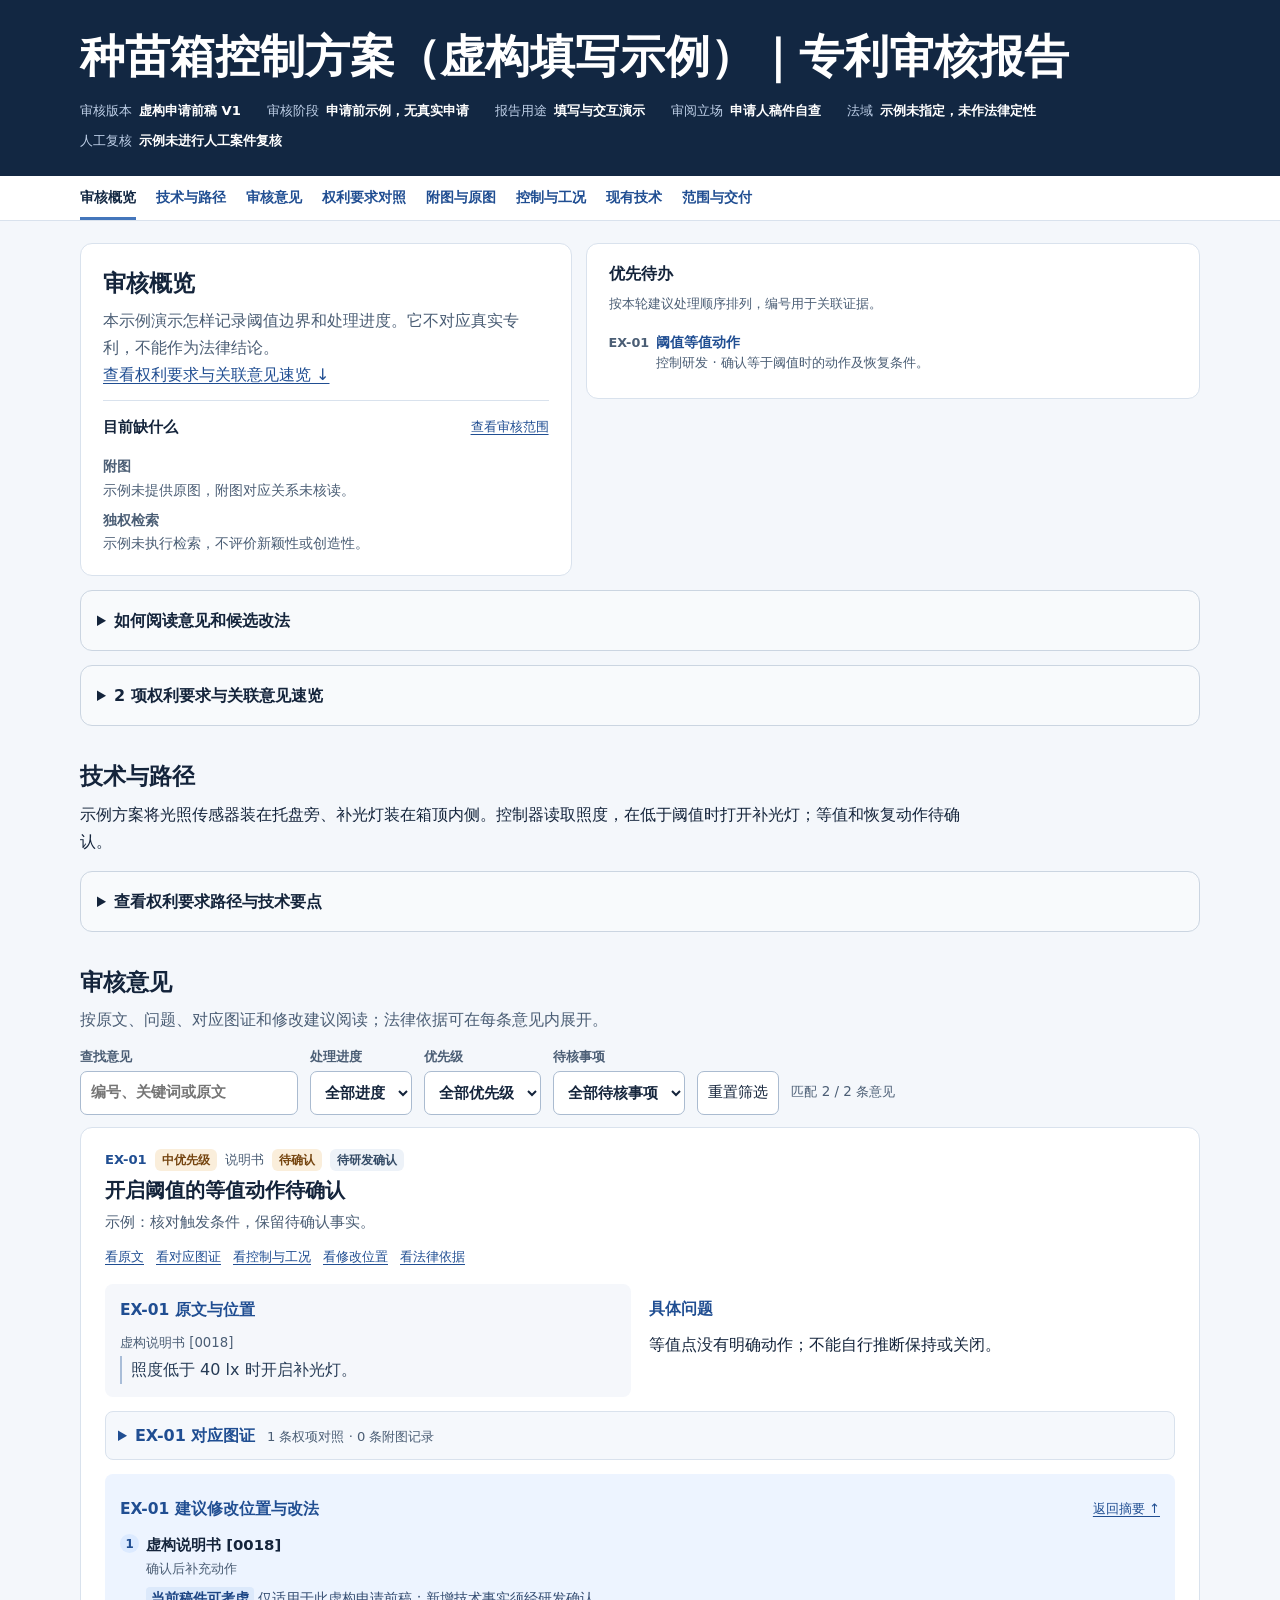
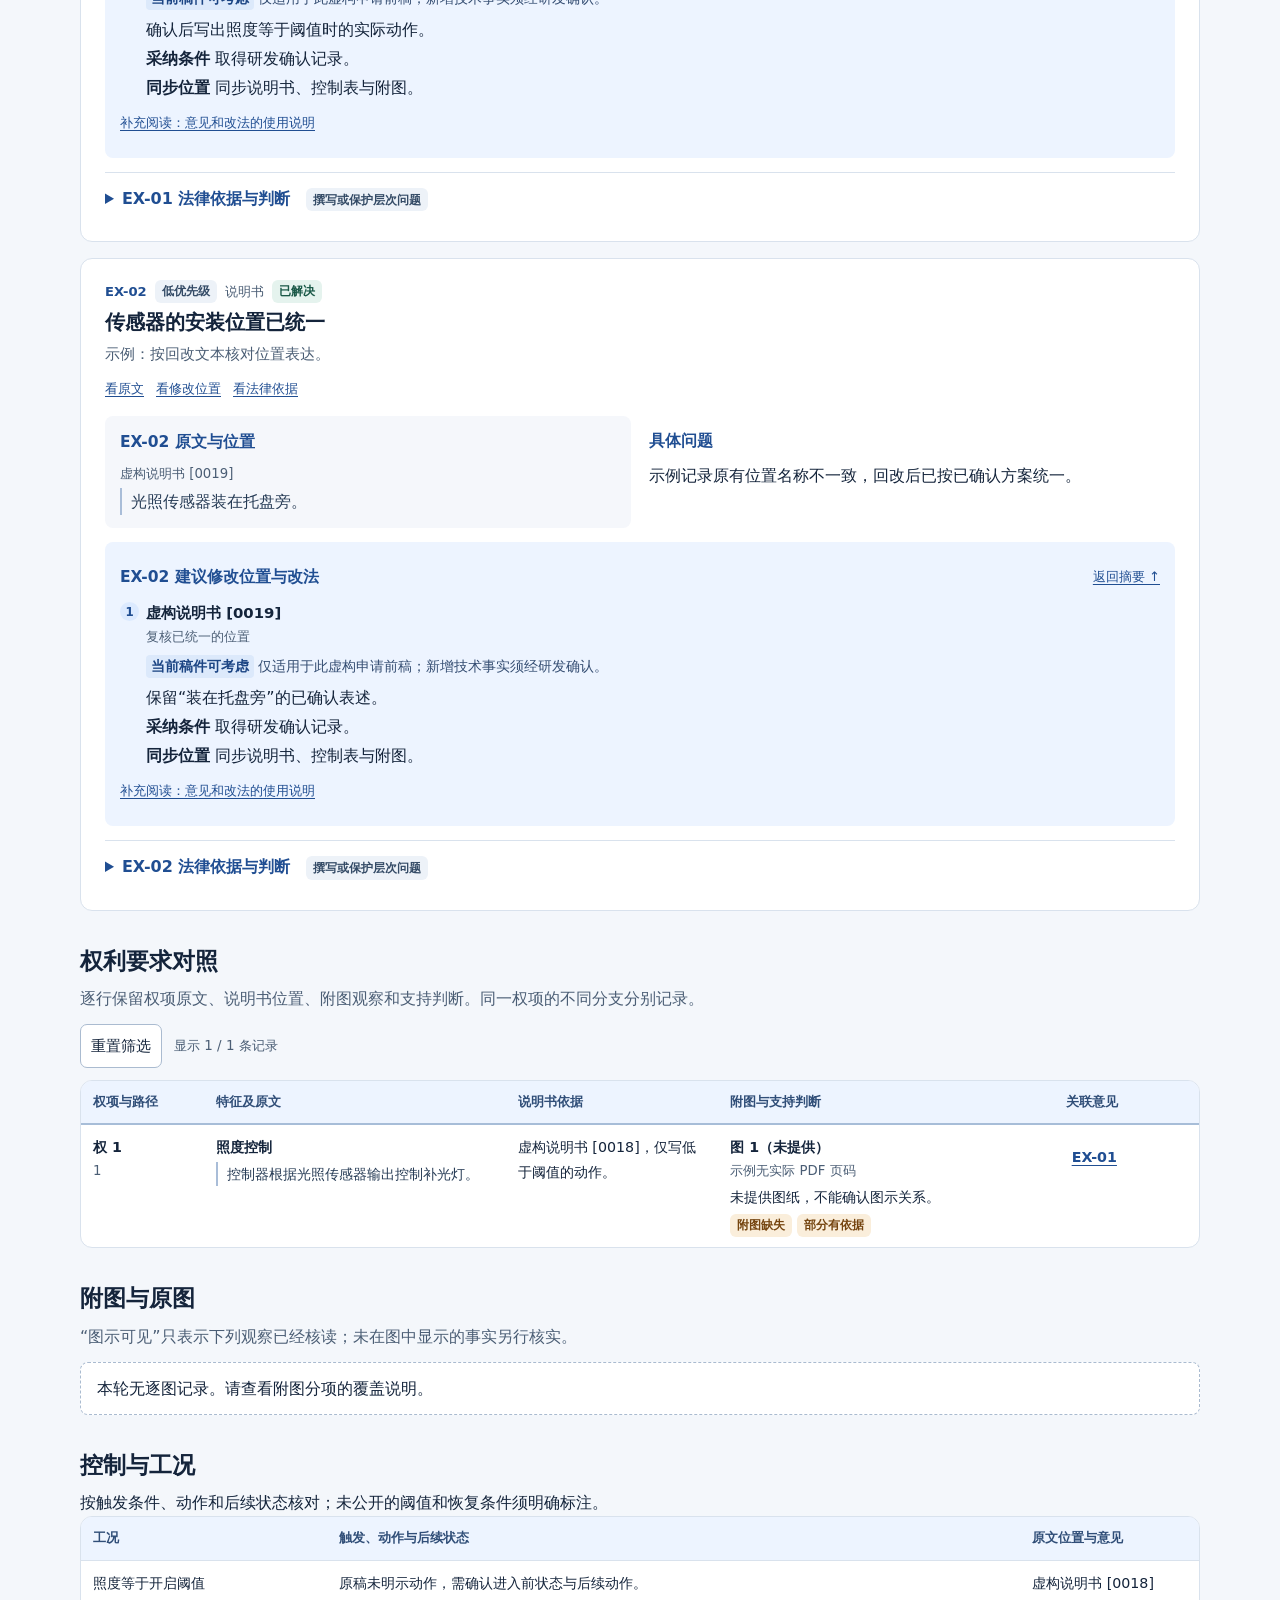
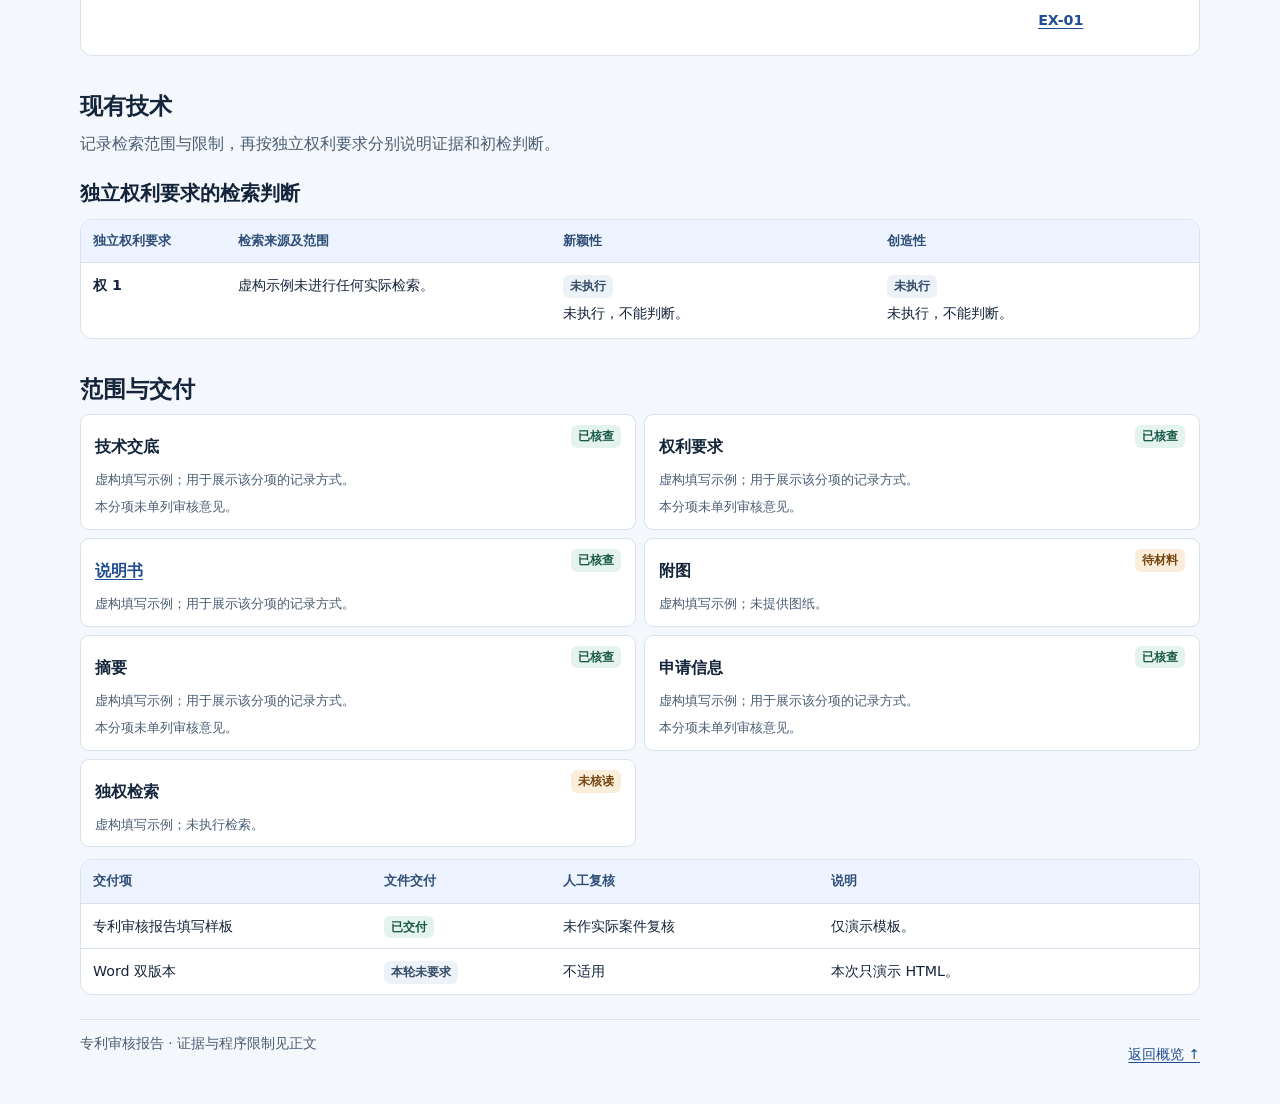
==== docs/index.html @ 69f3746d "Publish Patent Review Kit v0.4.0" ====
<!doctype html>
<html lang="zh-CN">
<head>
  <meta charset="utf-8">
  <meta name="viewport" content="width=device-width, initial-scale=1">
  <title>种苗箱控制方案（虚构填写示例）｜专利审核报告</title>
  <style>:root {
  color-scheme: light;
  --bg: #f4f7fb;
  --paper: #fff;
  --ink: #14243b;
  --muted: #4b5e75;
  --blue: #204e92;
  --line: #d9e2ed;
  --soft: #edf4ff;
  font: 16px/1.7 "Microsoft YaHei UI", "PingFang SC", "Noto Sans CJK SC", system-ui, sans-serif;
}
* { box-sizing: border-box; }
body { margin: 0; background: var(--bg); color: var(--ink); }
[hidden] { display: none !important; }
a { color: var(--blue); text-underline-offset: .2em; }
a:hover { color: #13386d; }
:focus-visible { outline: 3px solid #2867bc; outline-offset: 4px; }
.container { width: min(1120px, calc(100% - 48px)); margin-inline: auto; }
h1, h2, h3, h4, h5, p, dl, dd { margin: 0; }
h1, h2, h3, p, li, td, dd, a { overflow-wrap: anywhere; }
h2 { font-size: 1.45rem; line-height: 1.35; }
h3 { font-size: 1.28rem; line-height: 1.45; }
h4 { font-size: .88rem; color: var(--blue); margin-bottom: 8px; }
.skip { position: absolute; top: 10px; left: 20px; z-index: 5; padding: 8px 16px; background: white; transform: translateY(-150%); }
.skip:focus { transform: none; }
.hero { background: #122742; color: white; padding: 30px 0 24px; }
h1 { font-size: clamp(1.85rem, 5vw, 2.8rem); letter-spacing: -.025em; line-height: 1.2; margin-bottom: 16px; }

.patent-meta { display: flex; flex-wrap: wrap; gap: 8px 26px; }
.patent-meta > div { display: flex; flex-wrap: wrap; gap: 2px 7px; min-width: 0; max-width: 100%; font-size: .82rem; }
.patent-meta dt { color: #bfd0e8; }
.patent-meta dd { min-width: 0; font-weight: 700; font-variant-numeric: tabular-nums; white-space: pre-wrap; }
.navigation { position: sticky; top: 0; z-index: 2; background: var(--paper); border-bottom: 1px solid var(--line); }
.navigation .container { display: flex; flex-wrap: wrap; align-items: center; gap: 0 20px; }
.navigation a { display: inline-flex; align-items: center; min-height: 44px; text-decoration: none; font-weight: 700; font-size: .88rem; white-space: nowrap; }
.navigation a:hover, .navigation a:focus-visible { text-decoration: underline; }
.navigation a[aria-current="location"] { box-shadow: inset 0 -3px #4476bb; color: #122742; }
section, .issue, .original, .related, .related-records, .legal, .edits, #main { scroll-margin-top: calc(var(--nav-height, 89px) + 18px); }
main { padding-block: 22px 28px; }
.overview { display: grid; grid-template-columns: 1fr 1.25fr; align-items: start; gap: 14px; }
.panel, .issue, table { background: var(--paper); border: 1px solid var(--line); border-radius: 12px; }
.summary, .priority { padding: 19px 22px; min-width: 0; }
.summary h2 { margin-block: 4px 8px; }
.summary p, .intro { color: var(--muted); }

.gaps { border-top: 1px solid var(--line); margin-top: 12px; padding-top: 4px; }
.section-head { display: flex; align-items: center; justify-content: space-between; gap: 0 10px; flex-wrap: wrap; }
.section-head h4 { margin: 0; }
.gaps h3 { font-size: .95rem; }
.gaps ul { list-style: none; padding: 0; margin: 0; color: var(--muted); font-size: .87rem; }
.gaps li + li { margin-top: 3px; }
.gaps a, .return-link { display: inline-flex; min-height: 44px; align-items: center; font-size: .82rem; }
.priority h2 { font-size: 1.02rem; }
.priority ul { margin: 6px 0 0; padding: 0; list-style: none; }
.priority li { display: flex; align-items: center; gap: 8px; min-height: 44px; border-bottom: 1px solid var(--line); color: var(--muted); font-size: .88rem; }
.priority li:last-child { border: 0; }
.priority a:hover { text-decoration: underline; }
.priority a { flex: 1; display: flex; align-items: center; min-width: 0; min-height: 44px; padding-block: 5px; text-decoration: none; line-height: 1.45; font-weight: 700; }
.priority .action-link { display: grid; grid-template-columns: 3.4em minmax(0, 1fr); align-items: baseline; padding-block: 6px; }
.action-link > b { color: var(--muted); font-size: .8rem; overflow-wrap: anywhere; }
.action-link small { font-weight: 400; line-height: 1.4; margin-top: 2px; }
.keep { white-space: nowrap; }
.section { margin-top: 34px; }
.section > h2 { margin-bottom: 9px; }
.intro { margin-bottom: 12px; }
.toolbar { display: flex; flex-wrap: wrap; align-items: flex-end; gap: 8px 12px; margin-bottom: 12px; }
.toolbar label { display: grid; gap: 3px; min-width: 0; max-width: 100%; font-size: .81rem; color: var(--muted); font-weight: 700; }
button, select, input { font: inherit; font-size: .91rem; color: var(--ink); min-height: 44px; border: 1px solid #aabbd0; border-radius: 7px; padding: 6px 10px; background: var(--paper); }
input { width: 15em; max-width: 100%; }
select { min-width: 0; max-width: min(19em, 100%); }
button { cursor: pointer; }
button:hover { background: var(--soft); }
output { align-self: flex-end; min-height: 44px; display: flex; align-items: center; font-size: .84rem; color: var(--muted); }
.empty { padding: 12px 16px; border: 1px dashed #aabbd0; border-radius: 8px; background: var(--paper); }
.issue-list { display: grid; gap: 16px; }
.issue { padding: 21px 24px; }
.issue:target { border-left: 3px solid #4476bb; }
.issue-meta { display: flex; flex-wrap: wrap; align-items: center; gap: 8px; font-size: .82rem; color: var(--muted); }
.issue-meta b { color: var(--blue); font-variant-numeric: tabular-nums; }
.filter-exception { color: #754510; }
.chip { display: inline-block; border-radius: 6px; padding: 2px 7px; background: #edf2f8; color: #344b66; font-size: .76rem; font-weight: 700; line-height: 1.55; }
.chip.high, .chip.danger { color: #852e28; background: #fbe9e6; }
.chip.medium, .chip.partial, .chip.unclear, .chip.warn { color: #754510; background: #faeedb; }
.chip.reviewed, .chip.seen, .chip.supported, .chip.good { color: #195847; background: #e5f3ee; }
.issue-heading { margin-block: 5px 4px; }
.issue-summary { color: var(--muted); font-size: .93rem; }
.issue-jumps { display: flex; gap: 0 12px; flex-wrap: wrap; font-size: .83rem; margin-bottom: 5px; }
.issue-jumps a { display: inline-flex; align-items: center; min-height: 44px; }
.issue-reading { display: grid; grid-template-columns: repeat(2, minmax(0, 1fr)); gap: 18px; }
.issue ul, .issue ol { padding: 0; margin: 0; list-style: none; }
.original { padding: 13px 15px; background: #f5f7fb; border-radius: 8px; }
.original li + li, .legal li + li, .edits li + li { margin-top: 9px; }
.location, .sub, small { display: block; color: var(--muted); font-size: .83rem; }
.original blockquote + .location { margin-top: 7px; }
blockquote { margin: 2px 0 0; border-left: 2px solid #a9bdd8; padding-left: 9px; color: #263b55; }
.finding { padding-block: 12px; }
.related { margin-top: 14px; border: 1px solid var(--line); border-radius: 8px; background: #f5f8fc; }
.related summary { min-height: 44px; padding: 10px 12px; cursor: pointer; color: var(--blue); font-weight: 700; }
.related summary span { margin-inline-start: 6px; font-size: .82rem; color: var(--muted); font-weight: 400; }
.related-content { padding: 0 12px 6px; }
.related h5 { font-size: .88rem; color: var(--blue); margin: 10px 0 5px; }
.related-table th:first-child { width: 18%; }
.legal { margin-top: 14px; padding-top: 12px; border-top: 1px solid var(--line); }
.legal li p, .edits li p { margin-top: 2px; }
.legal strong, .edits strong { font-size: .93rem; }
.edits { margin-top: 14px; padding: 13px 15px; border-radius: 8px; background: var(--soft); }
.edits ol { counter-reset: edits; }
.edits li { position: relative; counter-increment: edits; padding-left: 26px; }
.edits li::before { content: counter(edits); position: absolute; left: 0; top: 3px; display: grid; place-items: center; width: 19px; height: 19px; border-radius: 50%; background: #dceaff; color: #204e92; font-size: .74rem; font-weight: 700; }
.stage-note { color: #344d72; font-size: .87rem; line-height: 1.5; padding-block: 4px; }
.stage-note b { display: inline-block; background: #dce9fb; color: #1c4584; padding: 1px 5px; border-radius: 4px; }
table { width: 100%; border-collapse: separate; border-spacing: 0; text-align: left; overflow: hidden; table-layout: fixed; }
th, td { vertical-align: top; padding: 10px 12px; }
th { background: var(--soft); font-size: .82rem; color: #304e78; }
td { font-size: .89rem; border-top: 1px solid var(--line); }
td p { margin-block: 3px; }
.cell-label { display: none; }
.table-wrap .issue-link { display: inline-flex; align-items: center; min-height: 44px; max-width: 100%; margin-inline-end: 3px; padding-inline: 6px; font-weight: 700; }
.coverage { display: grid; grid-template-columns: repeat(2, minmax(0, 1fr)); gap: 8px; margin-bottom: 12px; }
footer { display: flex; justify-content: space-between; gap: 8px; margin-top: 24px; padding-top: 12px; border-top: 1px solid var(--line); color: var(--muted); font-size: .85rem; }
footer a, .section-link { display: inline-flex; align-items: center; min-height: 44px; }
@media screen and (max-width: 780px) {
  .overview, .issue-reading { grid-template-columns: 1fr; gap: 10px; }
  .finding { padding-block: 4px; }
  table, tbody { display: block; border: 0; background: transparent; border-radius: 0; overflow: visible; }
  thead { position: absolute; clip-path: inset(50%); width: 1px; height: 1px; overflow: hidden; }
  tr { display: block; background: var(--paper); border: 1px solid var(--line); border-radius: 9px; padding: 7px 12px; margin-bottom: 8px; }
  td { display: grid; grid-template-columns: minmax(6.3em, 24%) minmax(0, 1fr); gap: 6px; border: 0; padding: 4px 0; }
  .cell-label { display: block; color: var(--muted); font-weight: 700; font-size: .79rem; }
}
@media screen and (max-width: 520px) {
  .container { width: calc(100% - 28px); }
  .hero { padding: 14px 0 12px; }
  h1 { margin-bottom: 10px; font-size: clamp(1.32rem, 5.7vw, 1.65rem); }
  .patent-meta { gap: 4px 12px; }
  .navigation .container { display: grid; grid-template-columns: repeat(4, minmax(0, 1fr)); gap: 0; text-align: center; }
  .navigation a { justify-content: center; white-space:normal; line-height:1.35; padding:6px 2px; }
  section, .issue, .original, .related, .related-records, .legal, .edits, #main { scroll-margin-top: calc(var(--nav-height, 89px) + 18px); }
  main { padding-top: 14px; }
  .section { margin-top: 26px; }
  .summary, .priority, .issue { padding: 14px; }
  .summary p { font-size: .93rem; line-height: 1.5; }
  .summary h2 { font-size: 1.25rem; margin-block: 2px 5px; }
  .issue h3 { font-size: 1.15rem; }
  .issue-heading { margin-bottom: 2px; }
  .coverage { grid-template-columns: 1fr; }
  .toolbar { display: grid; grid-template-columns: repeat(2, minmax(0, 1fr)); }
  .toolbar .search-control { grid-column: 1/-1; }
  input { width: 100%; }
  select { width: 100%; }
}
@media print {
  :root { font-size: 11pt; }
  body { background: white; }
  .container { width: 100%; }
  .hero { background: white; color: var(--ink); padding: 0; }
  .hero dt { color: var(--muted); }
  .navigation, .toolbar, .skip, .filter-empty, .issue-jumps, .related, .return-link, .filter-exception { display: none !important; }
  .overview, .issue-reading, .coverage { display: block; }
  .issue, .panel, .coverage-row { box-shadow: none; }
  .issue h3, .issue h4, h2 { break-after: avoid; }
  .issue li, tr { break-inside: avoid; }
  .issue[hidden] { display: block !important; }
  tr[hidden] { display: revert !important; }
}
@page { margin: 13mm; }

.copy { white-space: pre-wrap; overflow-wrap: anywhere; }
.chip { max-width: 100%; overflow-wrap: anywhere; }
.priority .chip { flex: none; }
.original, .finding, .coverage-row, .table-wrap { min-width: 0; }
.coverage-row { display: flex; justify-content: space-between; align-items: flex-start; gap: 8px; padding: 10px 14px; background: var(--paper); border: 1px solid var(--line); border-radius: 9px; }
.coverage-row .chip { flex: none; }
.section-link { font-weight: 700; }
.filter-empty { margin-bottom: 10px; }

.matrix th:nth-child(1) { width: 11%; }
.matrix th:nth-child(2) { width: 27%; }
.matrix th:nth-child(3) { width: 19%; }
.matrix th:nth-child(5) { width: 13%; }
.figure-table th:nth-child(1) { width: 20%; }
.figure-table th:nth-child(3) { width: 16%; }
.search-table th:nth-child(1) { width: 13%; }
.delivery-table th:nth-child(1) { width: 26%; }
.delivery-table th:nth-child(2) { width: 16%; }
@media print {
  .coverage-row { margin-bottom: 5px; break-inside: avoid; }
  .table-wrap .issue-link { min-height: 0; padding: 0; }
  th, td { padding: 5px; font-size: 9pt; }
}
  
      .review-extra{padding:1rem;border:1px solid #cbd5e1;border-radius:12px;background:#f8fafc;margin:1rem 0}
      .review-extra summary{font-weight:700;cursor:pointer}.review-extra ul{padding-inline-start:1.25rem}
      .review-extra li{margin:.5rem 0}.review-extra li small{margin-left:.4rem;color:#475569}
      .review-extra li p{margin:.25rem 0 .85rem}
      .review-gallery{display:grid;grid-template-columns:repeat(auto-fit,minmax(min(270px,100%),1fr));gap:1rem;margin-top:1rem}
      .review-gallery figure{margin:0}.review-gallery img{width:100%;height:auto;border:1px solid #cbd5e1;background:white}
      h1{letter-spacing:normal}
      h4{font-size:.97rem;font-weight:700}
      .reading-note{font-size:.82rem;color:var(--muted);margin-bottom:8px}
      .conclusion-points p+p{margin-top:10px}
      .conclusion-points b{display:block;color:var(--ink)}
      .chip.neutral{color:#344b66;background:#edf2f8}
      #mechanism>p{max-width:56rem;margin-bottom:12px}
      #mechanism .term-note{font-size:.88rem;color:var(--muted)}
      .document-key{padding:10px 14px;margin:4px 0 12px;background:#f5f7fb;border-radius:8px;font-size:.87rem}
      .document-key a{display:block;margin-top:4px}
      #drawing-pages,#reference-patents{margin-top:18px}
      #drawing-pages,#reference-patents,#reading-guide{scroll-margin-top:calc(var(--nav-height,89px) + 18px)}
      .legal summary{cursor:pointer;font-weight:700;color:var(--blue);padding-bottom:8px}
      .legal-body{padding:5px 0 10px}
      
      .gaps b{display:block;margin-top:6px}
      .context-links{margin-bottom:12px}
      
      .matrix blockquote{overflow-wrap:break-word;word-break:normal} .original blockquote{overflow-wrap:break-word;word-break:normal}
      @media screen and (max-width:520px){.navigation a{font-size:.79rem}}
      @media print{.review-extra{break-inside:auto}.review-gallery{grid-template-columns:repeat(3,1fr)}
      .legal summary{display:block}#reading-guide{break-inside:avoid}}
    
      :root{--nav-height:89px}@media(min-width:1101px){:root{--nav-height:45px}}
      .legal summary .chip{margin-left:10px;vertical-align:middle;font-size:.78rem}
      .overview-extra{grid-column:1/-1;margin:0}.overview-extra summary h3{display:inline;font-size:1rem}
      .overview-extra>p{margin:12px 0;max-width:52rem}
      .matrix tr.claim-group-start td{border-top:2px solid #a7bdd8}
      .summary p,.issue-summary,.finding p{max-width:42rem}
      .edits .copy{max-width:48rem}.search-scope>p{max-width:56rem}
      #reference-patents,.search-scope{margin:0}#search h3{margin:22px 0 10px}
      #search h3+details.review-extra{margin-top:0}
      .search-scope th:first-child{width:24%}
      #conditions th:first-child{width:22%}#conditions th:nth-child(3){width:16%}
      #claim-overview th:first-child{width:18%}#claim-overview th:nth-child(2){width:30%}
      #claim-overview th:nth-child(3){width:52%}
      #claim-overview{scroll-margin-top:calc(var(--nav-height,89px) + 18px)}
      #claim-overview td a{display:inline-block;min-height:44px;line-height:44px;padding:0 3px}
      .coverage-note{display:block;margin-top:5px;color:var(--muted)}
      .delivery-table th:nth-child(3){width:24%}.priority li{break-inside:avoid}
      .reading-note{margin:8px 0 10px}
      .print-evidence-links{display:none}
      @media print{.print-evidence-links{display:block;font-size:9pt;color:#475569;margin:8px 0}}
      @media screen and (max-width:780px){
        .matrix tr.claim-group-start{border-top:3px solid #a7bdd8;margin-top:22px}
        .matrix tr.claim-group-start td{border-top:0}
        .legal summary .chip{margin:5px 0 0 8px;white-space:normal}
      }
    
/* Shared content components: titles, evidence reading and print preservation. */
.reference-list{list-style:none;padding:0}.reference-list li+li{margin-top:16px}
.reference-list li{scroll-margin-top:calc(var(--nav-height,89px) + 18px)}
.reference-list a{display:inline-flex;align-items:center;min-height:44px}
.reference-list p{max-width:56rem}.review-extra>p{margin-top:10px}
.review-extra summary h3{display:inline;font-size:1rem}
#drawing-pages h3{margin:22px 0 10px}.review-gallery figcaption{font-size:.85rem;color:var(--muted)}
.reading-note{font-variant-numeric:tabular-nums}
@media print{
  .overview-links,.edits>.return-link{display:none}
  .review-gallery{display:block}.review-gallery figure{break-inside:avoid;margin:10mm 0}
  .review-gallery img{display:block;width:auto;max-width:100%;max-height:225mm;margin:auto}
  .review-extra summary{list-style:none}.review-extra summary::marker{content:""}
  #claim-overview td a{min-height:0;line-height:inherit}
}
</style>
</head>
<body>
  <a class="skip" href="#main">跳到报告正文</a>
  <header class="hero"><div class="container"><h1>种苗箱控制方案（虚构填写示例）｜专利审核报告</h1><dl class="patent-meta"><div><dt>审核版本</dt><dd>虚构申请前稿 V1</dd></div><div><dt>审核阶段</dt><dd>申请前示例，无真实申请</dd></div><div><dt>报告用途</dt><dd>填写与交互演示</dd></div><div><dt>审阅立场</dt><dd>申请人稿件自查</dd></div><div><dt>法域</dt><dd>示例未指定，未作法律定性</dd></div><div><dt>人工复核</dt><dd>示例未进行人工案件复核</dd></div></dl></div></header>
  <nav class="navigation" aria-label="报告章节"><div class="container"><a href="#overview">审核概览</a><a href="#mechanism">技术与路径</a><a href="#issues">审核意见</a><a href="#evidence">权利要求对照</a><a href="#figures">附图与原图</a><a href="#conditions">控制与工况</a><a href="#search">现有技术</a><a href="#delivery">范围与交付</a></div></nav>
  <main id="main" class="container" tabindex="-1">
    <section id="overview" class="overview" aria-labelledby="overview-title"><div class="panel summary"><h2 id="overview-title">审核概览</h2><p class="copy">本示例演示怎样记录阈值边界和处理进度。它不对应真实专利，不能作为法律结论。</p><p class="overview-links"><a href="#claim-overview">查看权利要求与关联意见速览 ↓</a></p><div class="gaps"><div class="section-head"><h3>目前缺什么</h3><a href="#delivery">查看审核范围</a></div><ul><li><b>附图</b>示例未提供原图，附图对应关系未核读。</li><li><b>独权检索</b>示例未执行检索，不评价新颖性或创造性。</li></ul></div></div><aside class="panel priority" aria-labelledby="priority-title"><h2 id="priority-title">优先待办</h2><p class="reading-note">按本轮建议处理顺序排列，编号用于关联证据。</p><ul><li><a class="action-link" href="#issue-EX-01"><b>EX-01</b><span><strong>阈值等值动作</strong><small>控制研发 · 确认等于阈值时的动作及恢复条件。</small></span></a></li></ul></aside><details class="review-extra overview-extra" id="reading-guide" tabindex="-1"><summary><h3>如何阅读意见和候选改法</h3></summary><p class="copy">意见编号用于稳定关联证据，处理顺序以优先级和待办为准。待核事项、处理进度和法律判断分别记录。</p><a class="return-link" id="guide-return" href="#overview" hidden>返回来源意见</a></details><details class="review-extra overview-extra" id="claim-overview" tabindex="-1"><summary><h3>2 项权利要求与关联意见速览</h3></summary><p>关联意见据“权利要求对照”逐行汇总。编号链接可查看完整标题、证据和建议。未列关联意见不表示已排除风险；本表不单独作侵权或无效结论。</p><div class="table-wrap"><table role="table"><thead role="rowgroup"><tr role="row"><th scope="col" role="columnheader">权利要求</th><th scope="col" role="columnheader">类型及引用</th><th scope="col" role="columnheader">关联意见</th></tr></thead><tbody role="rowgroup"><tr role="row"><td role="cell"><span class="cell-label" aria-hidden="true">权利要求</span><div><span class="keep">权 1</span></div></td><td role="cell"><span class="cell-label" aria-hidden="true">类型及引用</span><div>独立权利要求</div></td><td role="cell"><span class="cell-label" aria-hidden="true">关联意见</span><div><a href="#issue-EX-01" title="开启阈值的等值动作待确认" aria-label="EX-01 开启阈值的等值动作待确认">EX-01</a></div></td></tr><tr role="row"><td role="cell"><span class="cell-label" aria-hidden="true">权利要求</span><div><span class="keep">权 2</span></div></td><td role="cell"><span class="cell-label" aria-hidden="true">类型及引用</span><div>从属权利要求，引用<span class="keep">权 1</span></div></td><td role="cell"><span class="cell-label" aria-hidden="true">关联意见</span><div>未单列关联意见</div></td></tr></tbody></table></div></details></section>
<section id="mechanism" class="section " aria-labelledby="mechanism-title"><h2 id="mechanism-title">技术与路径</h2><p class="copy">示例方案将光照传感器装在托盘旁、补光灯装在箱顶内侧。控制器读取照度，在低于阈值时打开补光灯；等值和恢复动作待确认。</p><details class="review-extra " id="claim-paths" tabindex="-1"><summary><h3>查看权利要求路径与技术要点</h3></summary><p class="copy">从属项继承其实际引用路径中的全部限定，再增加自身限定。兄弟项不自动组合；择一引用按各条路径分别核对。</p><ul><li><strong><span class="keep">权 1</span></strong> 控制器根据照度控制箱顶补光灯。<small>路径：1</small></li><li><strong><span class="keep">权 2</span></strong> 传感器装在托盘旁。<small>路径：1 → 2</small></li></ul></details></section>
<section id="issues" class="section " aria-labelledby="issues-title"><h2 id="issues-title">审核意见</h2><p class="intro">按原文、问题、对应图证和修改建议阅读；法律依据可在每条意见内展开。</p><div class="toolbar" hidden><label class="search-control">查找意见<input id="issue-query" type="search" placeholder="编号、关键词或原文"></label><label hidden>分项<select id="section-filter"><option value="">全部分项</option><option value="description">说明书</option></select></label><label>处理进度<select id="issue-filter"><option value="">全部进度</option><option value="pending">待确认</option><option value="resolved">已解决</option></select></label><label>优先级<select id="priority-filter"><option value="">全部优先级</option><option value="medium">中优先级</option><option value="low">低优先级</option></select></label><label>待核事项<select id="confirmation-filter"><option value="">全部待核事项</option><option value="technical">待研发确认</option><option value="none">无待核事项</option></select></label><button id="reset-issues" type="button">重置筛选</button><output id="issue-count" aria-live="polite"></output></div><p class="empty filter-empty" id="issue-empty" hidden>没有符合当前筛选条件的意见，请调整条件。</p><div class="issue-list">
<article class="issue" id="issue-EX-01" data-section="description" data-status="pending" data-confirmation="technical" data-priority="medium" tabindex="-1">
  <div class="issue-meta"><b>EX-01</b><span class="chip warn">中优先级</span><span>说明书</span><span class="chip warn">待确认</span><span class="chip neutral">待研发确认</span>
    <span class="filter-exception" hidden>已定位到筛选条件外的意见</span></div>
  <div class="issue-heading"><h3>开启阈值的等值动作待确认</h3></div><p class="issue-summary">示例：核对触发条件，保留待确认事实。</p>
  <nav class="issue-jumps" aria-label="EX-01 小节"><a href="#original-EX-01">看原文</a><a href="#related-EX-01">看对应图证</a><a href="#conditions">看控制与工况</a><a href="#edit-EX-01">看修改位置</a><a href="#law-EX-01">看法律依据</a></nav>
  
  <div class="issue-reading">
    <div class="original" id="original-EX-01" tabindex="-1"><h4>EX-01 原文与位置</h4><ul><li><span class="location">虚构说明书 [0018]</span><blockquote class="copy">照度低于 40 lx 时开启补光灯。</blockquote></li></ul></div>
    <div class="finding"><h4>具体问题</h4><p class="copy">等值点没有明确动作；不能自行推断保持或关闭。</p></div>
  </div>
  <details class="related" id="related-EX-01" data-issue="EX-01" tabindex="-1"><summary>EX-01 对应图证 <span>1 条权项对照 · 0 条附图记录</span></summary><div class="related-content"><div class="issue-jumps"><a class="return-link" href="#issue-EX-01">返回摘要 ↑</a></div><div class="related-records" data-source="evidence"><h5>EX-01 权项对照</h5><p class="related-fallback"><a href="#evidence">查看完整权项对照</a></p></div><a class="return-link" href="#issue-EX-01">返回摘要 ↑</a></div></details><p class="print-evidence-links">EX-01 关联图证共 1 条权项对照 · 0 条附图记录。完整内容见“权利要求对照”和“附图与原图”中标有本意见编号的记录。</p>
  <div class="edits" id="edit-EX-01" tabindex="-1">
    <div class="section-head"><h4>EX-01 建议修改位置与改法</h4><a class="return-link" href="#issue-EX-01">返回摘要 ↑</a></div>
    <ol><li><strong>虚构说明书 [0018]</strong><span class="sub">确认后补充动作</span><p class="stage-note"><b>当前稿件可考虑</b> 仅适用于此虚构申请前稿；新增技术事实须经研发确认。</p><p class="copy">确认后写出照度等于阈值时的实际动作。</p><p class="edit-detail"><b>采纳条件</b> 取得研发确认记录。</p><p class="edit-detail"><b>同步位置</b> 同步说明书、控制表与附图。</p></li></ol>
    <a class="return-link" href="#reading-guide">补充阅读：意见和改法的使用说明</a>
  </div>
  <details class="legal" id="law-EX-01" tabindex="-1">
    <summary>EX-01 法律依据与判断 <span class="chip neutral">撰写或保护层次问题</span></summary>
    <div class="legal-body"><p class="copy">仅演示撰写问题记录，没有取得真实专利或适用法律材料，未作法律定性。</p>
    <a class="return-link" href="#issue-EX-01">返回摘要 ↑</a></div>
  </details>
</article>
<article class="issue" id="issue-EX-02" data-section="description" data-status="resolved" data-confirmation="none" data-priority="low" tabindex="-1">
  <div class="issue-meta"><b>EX-02</b><span class="chip neutral">低优先级</span><span>说明书</span><span class="chip good">已解决</span>
    <span class="filter-exception" hidden>已定位到筛选条件外的意见</span></div>
  <div class="issue-heading"><h3>传感器的安装位置已统一</h3></div><p class="issue-summary">示例：按回改文本核对位置表达。</p>
  <nav class="issue-jumps" aria-label="EX-02 小节"><a href="#original-EX-02">看原文</a><a href="#edit-EX-02">看修改位置</a><a href="#law-EX-02">看法律依据</a></nav>
  
  <div class="issue-reading">
    <div class="original" id="original-EX-02" tabindex="-1"><h4>EX-02 原文与位置</h4><ul><li><span class="location">虚构说明书 [0019]</span><blockquote class="copy">光照传感器装在托盘旁。</blockquote></li></ul></div>
    <div class="finding"><h4>具体问题</h4><p class="copy">示例记录原有位置名称不一致，回改后已按已确认方案统一。</p></div>
  </div>
  
  <div class="edits" id="edit-EX-02" tabindex="-1">
    <div class="section-head"><h4>EX-02 建议修改位置与改法</h4><a class="return-link" href="#issue-EX-02">返回摘要 ↑</a></div>
    <ol><li><strong>虚构说明书 [0019]</strong><span class="sub">复核已统一的位置</span><p class="stage-note"><b>当前稿件可考虑</b> 仅适用于此虚构申请前稿；新增技术事实须经研发确认。</p><p class="copy">保留“装在托盘旁”的已确认表述。</p><p class="edit-detail"><b>采纳条件</b> 取得研发确认记录。</p><p class="edit-detail"><b>同步位置</b> 同步说明书、控制表与附图。</p></li></ol>
    <a class="return-link" href="#reading-guide">补充阅读：意见和改法的使用说明</a>
  </div>
  <details class="legal" id="law-EX-02" tabindex="-1">
    <summary>EX-02 法律依据与判断 <span class="chip neutral">撰写或保护层次问题</span></summary>
    <div class="legal-body"><p class="copy">仅演示撰写问题记录，没有取得真实专利或适用法律材料，未作法律定性。</p>
    <a class="return-link" href="#issue-EX-02">返回摘要 ↑</a></div>
  </details>
</article></div></section>
<section id="evidence" class="section matrix" aria-labelledby="evidence-title"><h2 id="evidence-title">权利要求对照</h2><p class="intro">逐行保留权项原文、说明书位置、附图观察和支持判断。同一权项的不同分支分别记录。</p><div class="toolbar" hidden><label hidden>权利要求<select id="claim-filter"><option value="">全部权项</option><option value="权 1">权 1</option></select></label><label hidden>图示状态<select id="visual-filter"><option value="">全部图示状态</option><option value="missing">附图缺失</option></select></label><button id="reset-evidence" type="button">重置筛选</button><output id="evidence-count" aria-live="polite"></output></div><p class="empty filter-empty" id="evidence-empty" hidden>没有符合当前筛选条件的权项记录。</p><div class="table-wrap"><table role="table"><thead role="rowgroup"><tr role="row"><th scope="col" role="columnheader">权项与路径</th><th scope="col" role="columnheader">特征及原文</th><th scope="col" role="columnheader">说明书依据</th><th scope="col" role="columnheader">附图与支持判断</th><th scope="col" role="columnheader">关联意见</th></tr></thead><tbody role="rowgroup"><tr role="row" class="claim-group-start" data-claim="权 1" data-visual="missing" data-related="EX-01"><td role="cell"><span class="cell-label" aria-hidden="true">权项与路径</span><div><strong>权 1</strong><small>1</small></div></td><td role="cell"><span class="cell-label" aria-hidden="true">特征及原文</span><div><strong>照度控制</strong><blockquote><span class="copy">控制器根据光照传感器输出控制补光灯。</span></blockquote></div></td><td role="cell"><span class="cell-label" aria-hidden="true">说明书依据</span><div><span class="copy">虚构说明书 [0018]，仅写低于阈值的动作。</span></div></td><td role="cell"><span class="cell-label" aria-hidden="true">附图与支持判断</span><div><strong>图 1（未提供）</strong><small>示例无实际 PDF 页码</small><p class="copy">未提供图纸，不能确认图示关系。</p><span class="chip warn">附图缺失</span> <span class="chip warn">部分有依据</span></div></td><td role="cell"><span class="cell-label" aria-hidden="true">关联意见</span><div><a class="issue-link" href="#issue-EX-01">EX-01</a></div></td></tr></tbody></table></div></section>
<section id="figures" class="section figure-table" aria-labelledby="figures-title"><h2 id="figures-title">附图与原图</h2><p class="intro">“图示可见”只表示下列观察已经核读；未在图中显示的事实另行核实。</p><div class="table-wrap"><p class="empty">本轮无逐图记录。请查看附图分项的覆盖说明。</p></div></section>
<section id="conditions" class="section " aria-labelledby="conditions-title"><h2 id="conditions-title">控制与工况</h2><p class="copy">按触发条件、动作和后续状态核对；未公开的阈值和恢复条件须明确标注。</p><div class="table-wrap"><table role="table"><thead role="rowgroup"><tr role="row"><th scope="col" role="columnheader">工况</th><th scope="col" role="columnheader">触发、动作与后续状态</th><th scope="col" role="columnheader">原文位置与意见</th></tr></thead><tbody role="rowgroup"><tr role="row"><td role="cell"><span class="cell-label" aria-hidden="true">工况</span><div>照度等于开启阈值</div></td><td role="cell"><span class="cell-label" aria-hidden="true">触发、动作与后续状态</span><div>原稿未明示动作，需确认进入前状态与后续动作。</div></td><td role="cell"><span class="cell-label" aria-hidden="true">原文位置与意见</span><div>虚构说明书 [0018]<p><a class="issue-link" href="#issue-EX-01">EX-01</a></p></div></td></tr></tbody></table></div></section>
<section id="search" class="section search-table" aria-labelledby="search-title"><h2 id="search-title">现有技术</h2><p class="intro">记录检索范围与限制，再按独立权利要求分别说明证据和初检判断。</p><h3>独立权利要求的检索判断</h3><div class="table-wrap claim-search"><table role="table"><thead role="rowgroup"><tr role="row"><th scope="col" role="columnheader">独立权利要求</th><th scope="col" role="columnheader">检索来源及范围</th><th scope="col" role="columnheader">新颖性</th><th scope="col" role="columnheader">创造性</th></tr></thead><tbody role="rowgroup"><tr role="row"><td role="cell"><span class="cell-label" aria-hidden="true">独立权利要求</span><div><strong>权 1</strong></div></td><td role="cell"><span class="cell-label" aria-hidden="true">检索来源及范围</span><div><span class="copy">虚构示例未进行任何实际检索。</span></div></td><td role="cell"><span class="cell-label" aria-hidden="true">新颖性</span><div><span class="chip neutral">未执行</span><p class="copy">未执行，不能判断。</p></div></td><td role="cell"><span class="cell-label" aria-hidden="true">创造性</span><div><span class="chip neutral">未执行</span><p class="copy">未执行，不能判断。</p></div></td></tr></tbody></table></div></section>
<section id="delivery" class="section " aria-labelledby="delivery-title"><h2 id="delivery-title">范围与交付</h2><div class="coverage"><div class="coverage-row"><div><span class="section-link" data-coverage-section="disclosure">技术交底</span><small>虚构填写示例；用于展示该分项的记录方式。</small><small class="coverage-note">本分项未单列审核意见。</small></div><span class="chip good">已核查</span></div><div class="coverage-row"><div><span class="section-link" data-coverage-section="claims">权利要求</span><small>虚构填写示例；用于展示该分项的记录方式。</small><small class="coverage-note">本分项未单列审核意见。</small></div><span class="chip good">已核查</span></div><div class="coverage-row"><div><a class="section-link" href="#issues" data-filter-section="description">说明书</a><small>虚构填写示例；用于展示该分项的记录方式。</small></div><span class="chip good">已核查</span></div><div class="coverage-row"><div><span class="section-link" data-coverage-section="drawings">附图</span><small>虚构填写示例；未提供图纸。</small></div><span class="chip warn">待材料</span></div><div class="coverage-row"><div><span class="section-link" data-coverage-section="abstract">摘要</span><small>虚构填写示例；用于展示该分项的记录方式。</small><small class="coverage-note">本分项未单列审核意见。</small></div><span class="chip good">已核查</span></div><div class="coverage-row"><div><span class="section-link" data-coverage-section="filing">申请信息</span><small>虚构填写示例；用于展示该分项的记录方式。</small><small class="coverage-note">本分项未单列审核意见。</small></div><span class="chip good">已核查</span></div><div class="coverage-row"><div><span class="section-link" data-coverage-section="search">独权检索</span><small>虚构填写示例；未执行检索。</small></div><span class="chip warn">未核读</span></div></div><div class="table-wrap delivery-table"><table role="table"><thead role="rowgroup"><tr role="row"><th scope="col" role="columnheader">交付项</th><th scope="col" role="columnheader">文件交付</th><th scope="col" role="columnheader">人工复核</th><th scope="col" role="columnheader">说明</th></tr></thead><tbody role="rowgroup"><tr role="row"><td role="cell"><span class="cell-label" aria-hidden="true">交付项</span><div>专利审核报告填写样板</div></td><td role="cell"><span class="cell-label" aria-hidden="true">文件交付</span><div><span class="chip good">已交付</span></div></td><td role="cell"><span class="cell-label" aria-hidden="true">人工复核</span><div>未作实际案件复核</div></td><td role="cell"><span class="cell-label" aria-hidden="true">说明</span><div><span class="copy">仅演示模板。</span></div></td></tr><tr role="row"><td role="cell"><span class="cell-label" aria-hidden="true">交付项</span><div>Word 双版本</div></td><td role="cell"><span class="cell-label" aria-hidden="true">文件交付</span><div><span class="chip neutral">本轮未要求</span></div></td><td role="cell"><span class="cell-label" aria-hidden="true">人工复核</span><div>不适用</div></td><td role="cell"><span class="cell-label" aria-hidden="true">说明</span><div><span class="copy">本次只演示 HTML。</span></div></td></tr></tbody></table></div></section>
    <footer><span>专利审核报告 · 证据与程序限制见正文</span><a href="#overview">返回概览 ↑</a></footer>
  </main>
  <script>"use strict";

const byId = (id) => document.getElementById(id);
function hashTarget(hash) {
  try { return byId(decodeURIComponent(hash.slice(1))); } catch { return null; }
}
const issueCards = Array.from(document.querySelectorAll("article.issue"));
const evidenceRows = Array.from(document.querySelectorAll("tr[data-claim]"));
const issueFields = ["issue-query", "section-filter", "issue-filter", "priority-filter", "confirmation-filter"].map(byId).filter(Boolean);
const evidenceFields = ["claim-filter", "visual-filter"].map(byId);
const searchable = new Map(issueCards.map(item => [item, item.textContent.toLowerCase()]));
const sectionLinks = Array.from(document.querySelectorAll(".navigation a"));
const sectionTargets = sectionLinks.map((link) => byId(link.hash.slice(1)));
const navigation = document.querySelector(".navigation");
function measureNavigation() {
  const previousHeight = parseFloat(document.documentElement.style.getPropertyValue("--nav-height"));
  const height = navigation.getBoundingClientRect().height;
  const target = hashTarget(location.hash);
  const aligned = target && Number.isFinite(previousHeight) &&
    Math.abs(target.getBoundingClientRect().top - previousHeight - 18) < 2;
  document.documentElement.style.setProperty("--nav-height", height + "px");
  if (aligned && height !== previousHeight) target.scrollIntoView({ block: "start" });
}
measureNavigation();
new ResizeObserver(measureNavigation).observe(navigation);
let locatedIssue = null;

const relatedIndex = {};
for (const sectionId of ["evidence", "figures"]) {
  const index = new Map();
  for (const row of byId(sectionId).querySelectorAll("tr[data-related]")) {
    for (const id of row.dataset.related.split(" ").filter(Boolean)) {
      if (!index.has(id)) index.set(id, []);
      index.get(id).push(row);
    }
  }
  relatedIndex[sectionId] = index;
}

function populateRelated(panel) {
  if (panel.dataset.loaded) return;
  for (const record of panel.querySelectorAll(".related-records")) {
    const rows = relatedIndex[record.dataset.source].get(panel.dataset.issue);
    if (!rows?.length) continue;
    const original = rows[0].closest("table");
    const table = original.cloneNode(false);
    table.classList.add("related-table");
    const head = original.tHead.cloneNode(true);
    head.rows[0].lastElementChild.remove();
    table.append(head);
    const body = table.createTBody();
    body.setAttribute("role", "rowgroup");
    for (const row of rows) {
      const copy = body.insertRow();
      copy.setAttribute("role", "row");
      for (const cell of Array.from(row.cells).slice(0, -1)) copy.append(cell.cloneNode(true));
    }
    record.querySelector(".related-fallback").hidden = true;
    record.append(table);
  }
  panel.dataset.loaded = "true";
}

function filter(items, predicate, prefix, noun) {
  if (!items.length) return;
  let count = 0;
  for (const item of items) {
    item.hidden = !predicate(item);
    if (!item.hidden) count += 1;
  }
  byId(prefix + "-count").textContent = "显示 " + count + " / " + items.length + " " + noun;
  byId(prefix + "-empty").hidden = count > 0;
}

function updateIssues() {
  if (!issueCards.length) return;
  const [query, section, status, priority, confirmation] = issueFields.map(field => field.value.trim().toLowerCase());
  let matches = 0;
  let exception = null;
  for (const item of issueCards) {
    const match = (!section || item.dataset.section === section) && (!status || item.dataset.status === status) &&
      (!priority || item.dataset.priority === priority) && (!confirmation || item.dataset.confirmation === confirmation) &&
      (!query || searchable.get(item).includes(query));
    const outside = !match && item === locatedIssue;
    item.hidden = !match && !outside;
    item.querySelector(".filter-exception").hidden = !outside;
    if (match) matches += 1;
    if (outside) exception = item;
  }
  byId("issue-count").textContent = "匹配 " + matches + " / " + issueCards.length + " 条意见" +
    (exception ? "，另显示定位项 " + exception.id.slice(6) : "");
  byId("issue-empty").hidden = matches > 0 || Boolean(exception);
}

function updateEvidence() {
  const [claim, visual] = evidenceFields.map((field) => field.value);
  filter(evidenceRows, (row) => (!claim || row.dataset.claim === claim) &&
    (!visual || row.dataset.visual === visual), "evidence", "条记录");
}

function reset(fields, update) {
  for (const field of fields) field.value = "";
  update();
}

function revealIssue(hash) {
  measureNavigation();
  const target = hashTarget(hash);
  const issue = target?.closest("article.issue");
  if (!target) return;
  if (!issue) {
    for (const panel of document.querySelectorAll("details")) {
      if (panel === target || panel.contains(target)) panel.open = true;
    }
    target.focus({ preventScroll: true });
    target.scrollIntoView({ block: "start" });
    return;
  }
  locatedIssue = issue;
  updateIssues();
  const panel = target.closest("details");
  if (panel) {
    panel.open = true;
    if (panel.classList.contains("related")) populateRelated(panel);
  }
  for (const parent of document.querySelectorAll("details")) { if (parent.contains(target)) parent.open = true; }
  target.focus({ preventScroll: true });
  target.scrollIntoView({ block: "start" });
}

function updateSection() {
  const readingLine = navigation.getBoundingClientRect().bottom + 28;
  let current = 0;
  for (const [index, section] of sectionTargets.entries()) {
    if (section.getBoundingClientRect().top <= readingLine) current = index;
  }
  const last = sectionTargets.length - 1;
  if (window.scrollY > 0 && window.scrollY + window.innerHeight >= document.documentElement.scrollHeight - 2 &&
      sectionTargets[last].getBoundingClientRect().top < window.innerHeight) {
    current = last;
  }
  for (const [index, link] of sectionLinks.entries()) {
    if (index === current) link.setAttribute("aria-current", "location");
    else link.removeAttribute("aria-current");
  }
}

if (issueCards.length) {
  byId("issues").querySelector(".toolbar").hidden = false;
  for (const field of issueFields) field.addEventListener("input", () => {
    locatedIssue = null;
    updateIssues();
  });
  byId("reset-issues").addEventListener("click", () => {
    locatedIssue = null;
    reset(issueFields, updateIssues);
  });
}
if (evidenceRows.length) {
  byId("evidence").querySelector(".toolbar").hidden = false;
  for (const field of evidenceFields) field.addEventListener("change", updateEvidence);
  byId("reset-evidence").addEventListener("click", () => reset(evidenceFields, updateEvidence));
}

document.addEventListener("click", (event) => {
  if (event.ctrlKey || event.metaKey || event.shiftKey || event.altKey) return;
  const link = event.target.closest("a");
  if (!link) return;
  if (link.hash === "#reading-guide") {
    const origin = link.closest(".edits");
    const back = byId("guide-return");
    if (origin && back) {
      back.href = "#" + origin.id;
      back.textContent = "返回 " + origin.id.slice(5) + " 的修改建议";
      back.hidden = false;
    }
  }
  if (link.dataset.filterSection && issueCards.length &&
      Array.from(byId("section-filter").options).some(option => option.value === link.dataset.filterSection)) {
    locatedIssue = null;
    for (const field of issueFields) field.value = "";
    byId("section-filter").value = link.dataset.filterSection;
    updateIssues();
  }
  if (link.getAttribute("href")?.startsWith("#") && link.hash === location.hash) revealIssue(link.hash);
});
for (const panel of document.querySelectorAll("details.related")) {
  panel.addEventListener("toggle", () => { if (panel.open) populateRelated(panel); });
}
window.addEventListener("hashchange", () => {
  revealIssue(location.hash);
  updateSection();
});
window.addEventListener("scroll", updateSection, { passive: true });
window.addEventListener("resize", () => { measureNavigation(); updateSection(); });
window.addEventListener("load", () => requestAnimationFrame(() => {
  revealIssue(location.hash);
  updateSection();
}));
updateIssues();
updateEvidence();
revealIssue(location.hash);
updateSection();

      let closedForPrint = null;
      window.addEventListener('beforeprint', () => {
        if (closedForPrint !== null) return;
        closedForPrint = Array.from(document.querySelectorAll('details.review-extra:not([open]), details.legal:not([open])'));
        closedForPrint.forEach(panel => { panel.open = true; });
      });
      window.addEventListener('afterprint', () => {
        (closedForPrint || []).forEach(panel => { panel.open = false; });
        closedForPrint = null;
      });
</script>
</body>
</html>
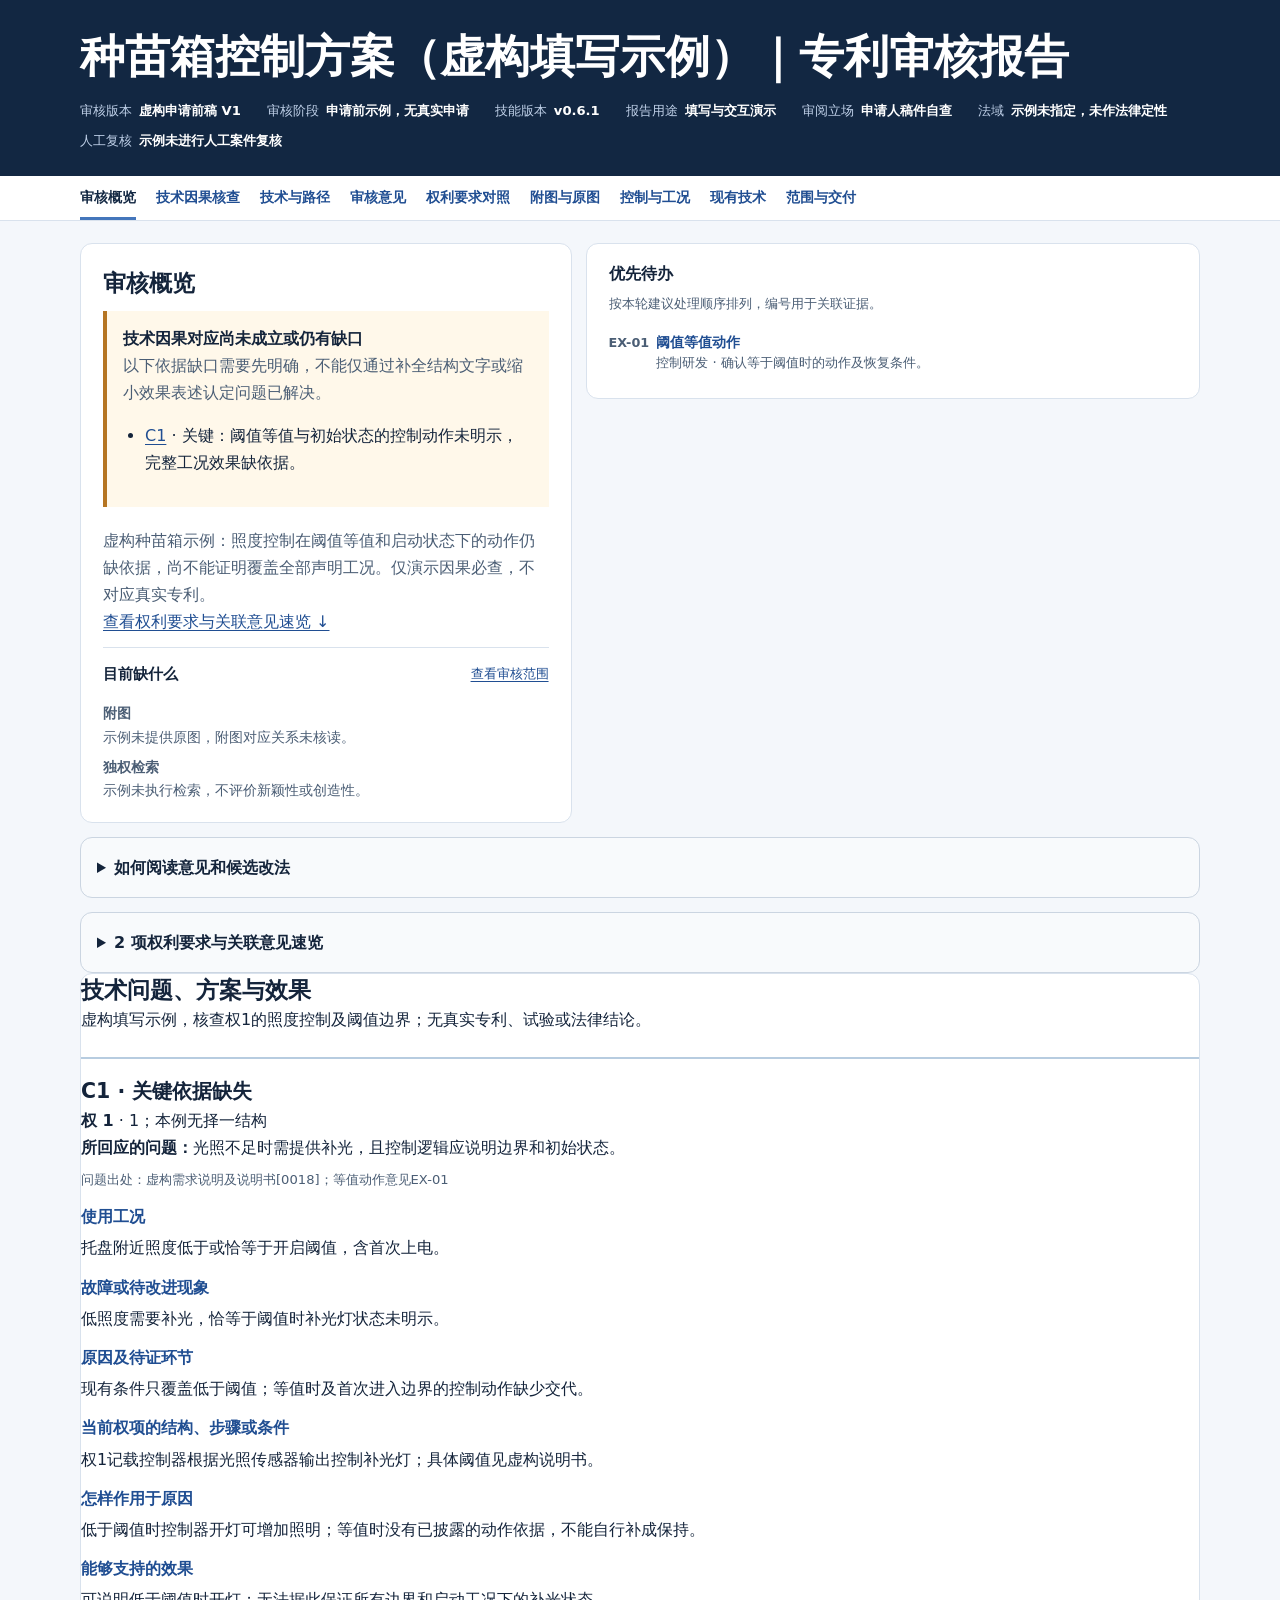
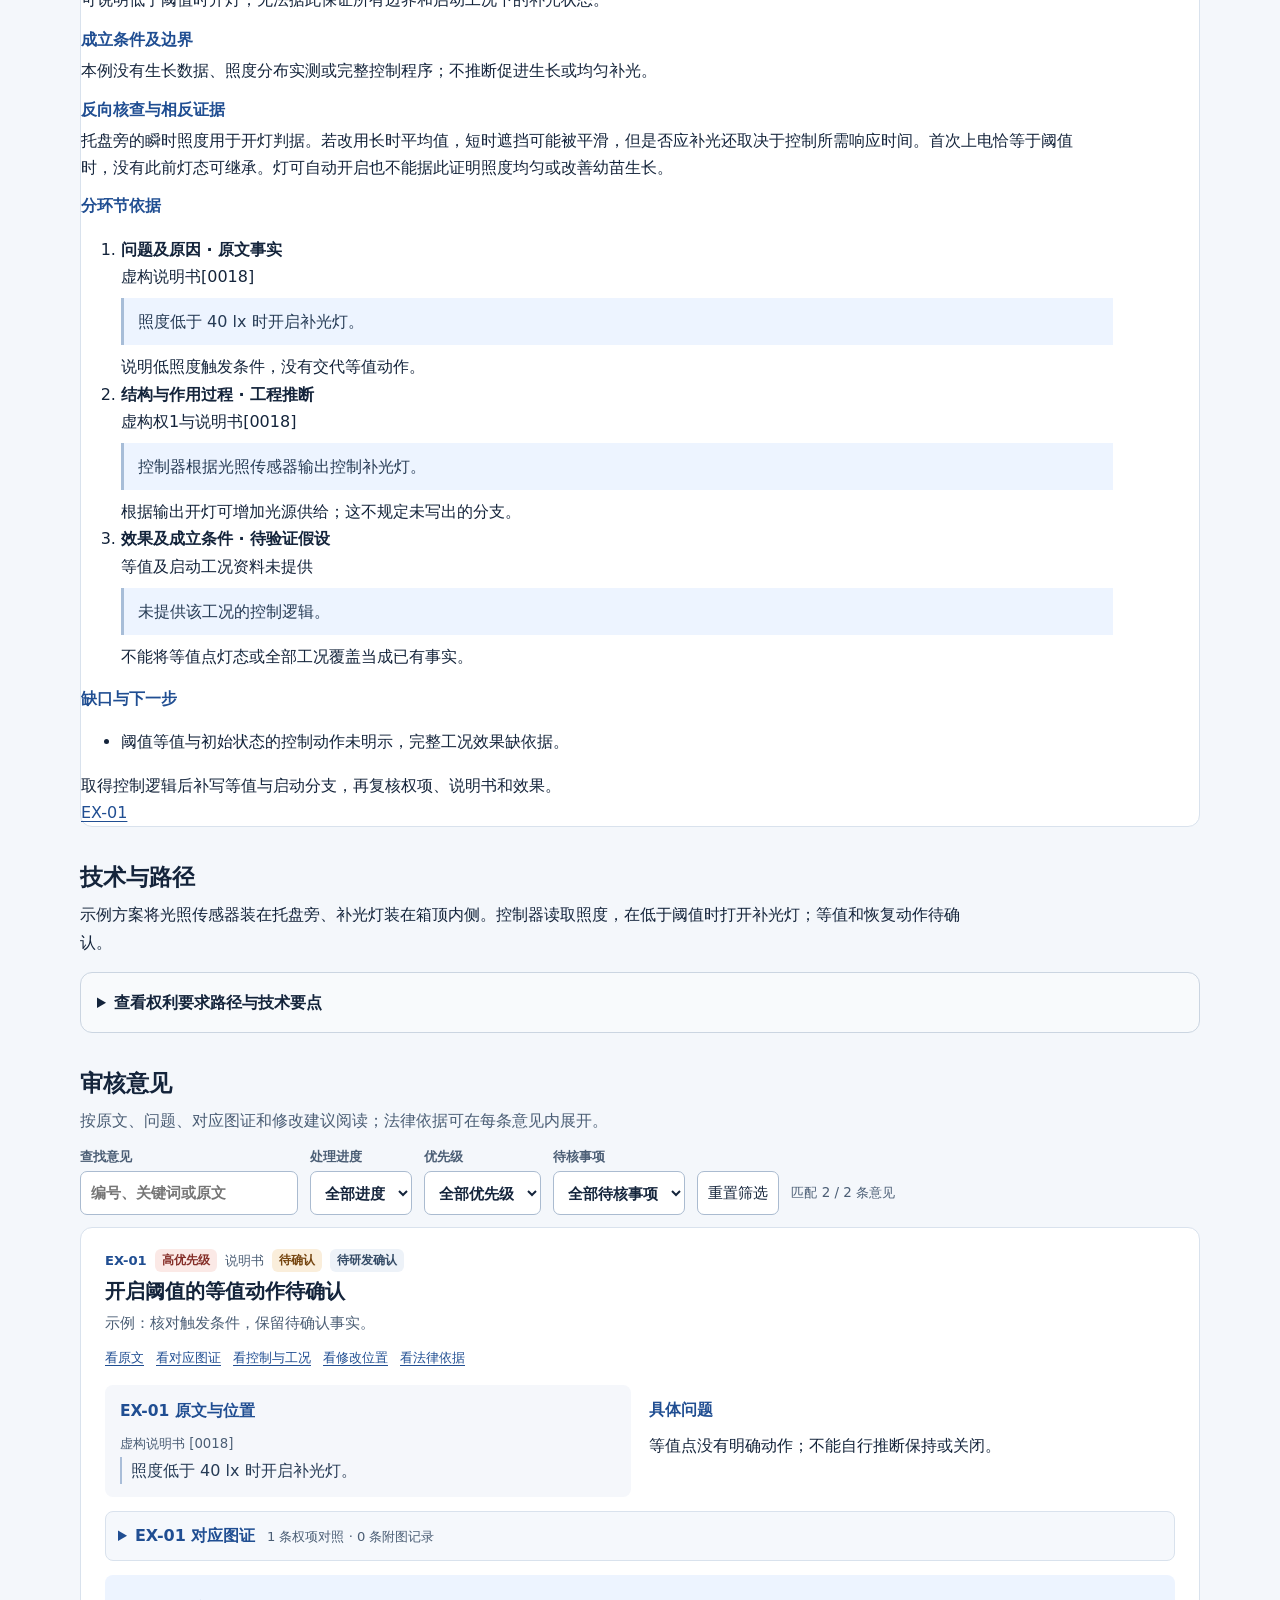
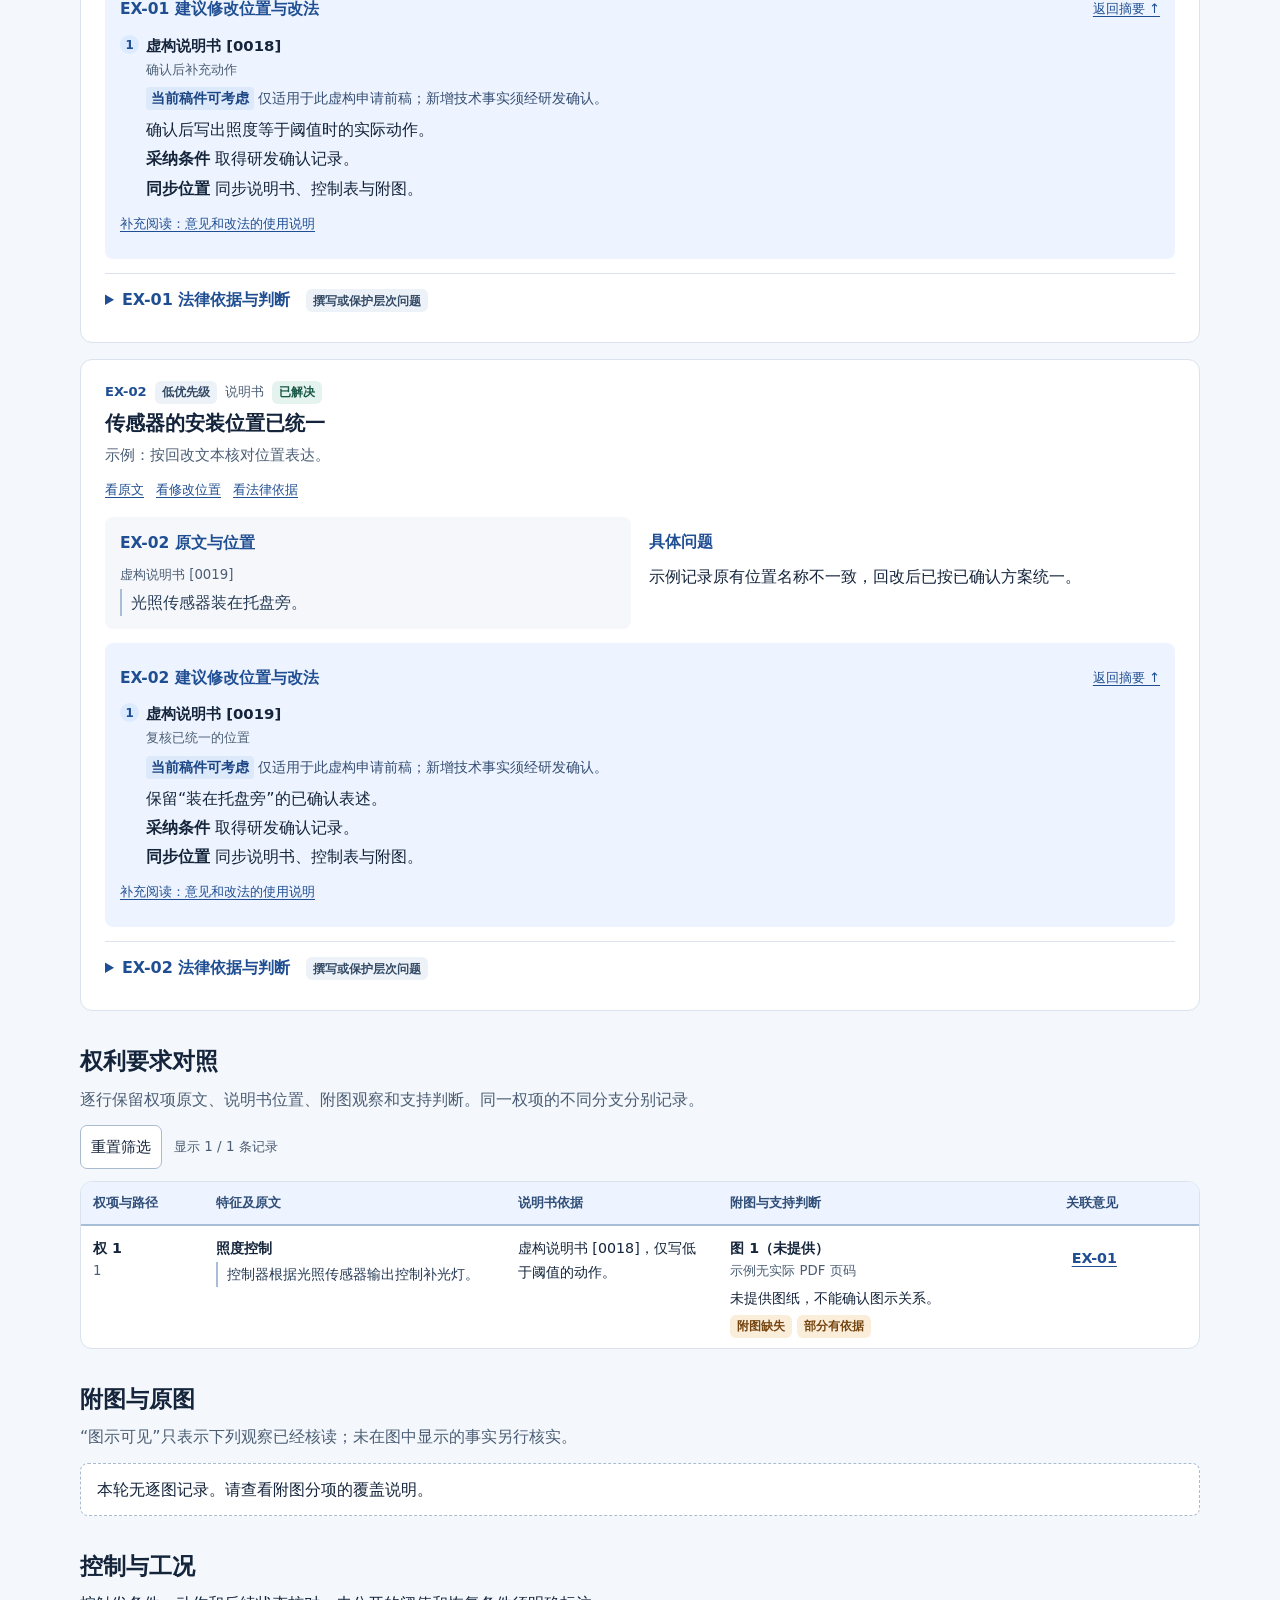
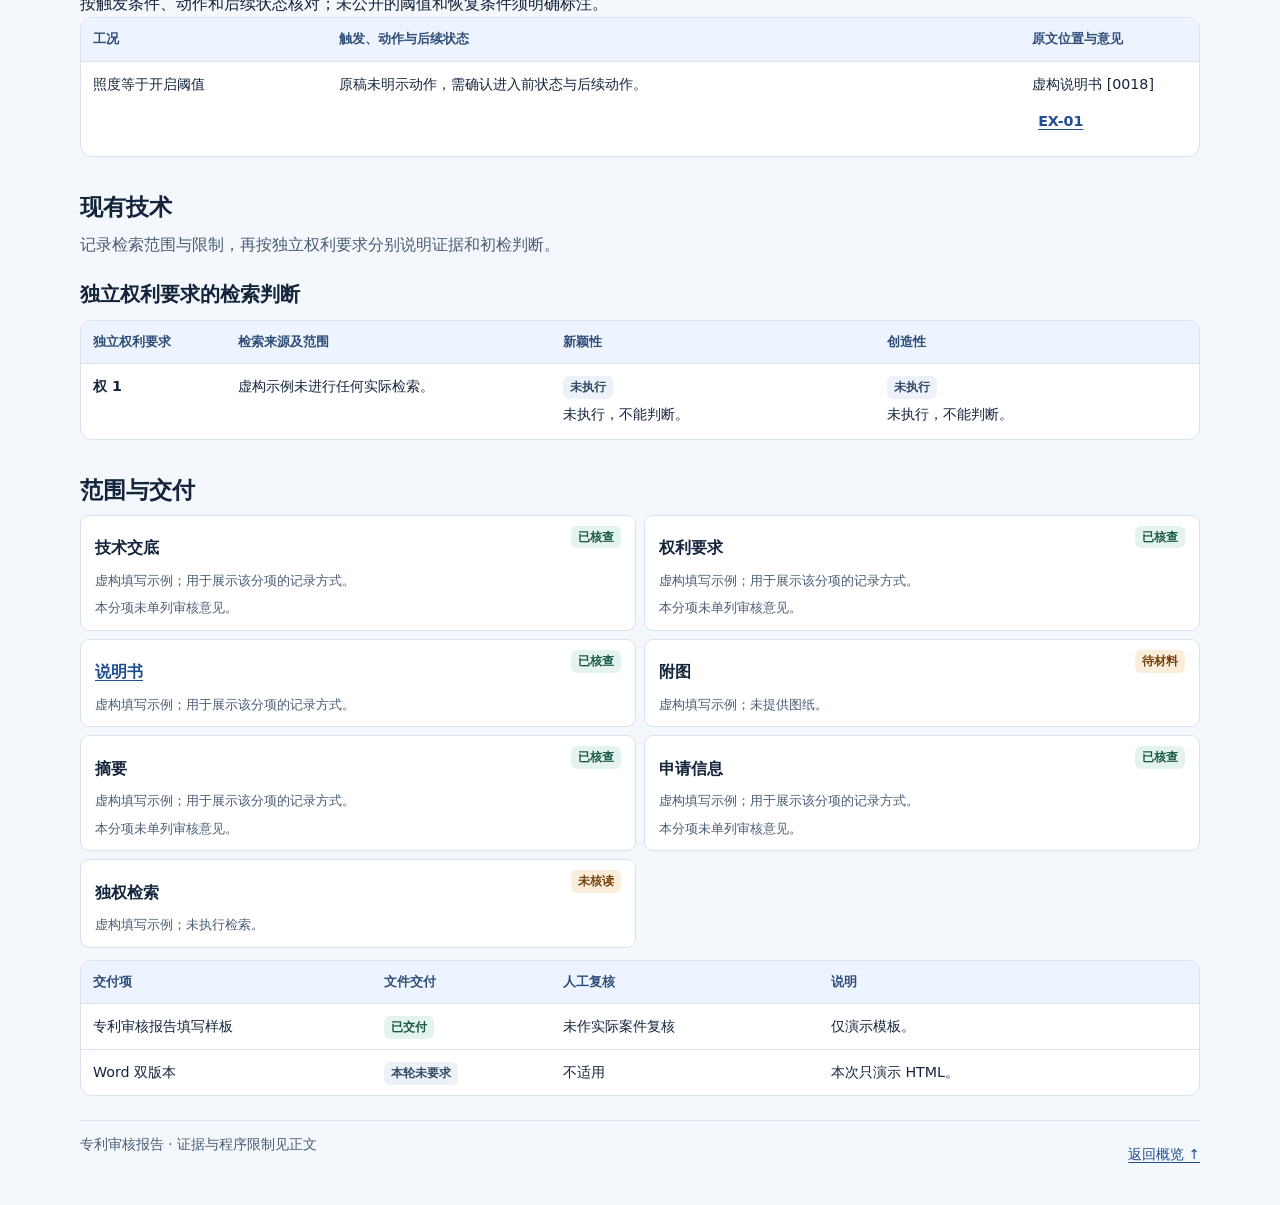
==== commit 4400f24a: "Publish Patent Review Kit v0.6.1 Require causal review for technical claim records and cross-check i" ====
--- a/docs/index.html
+++ b/docs/index.html
@@ -1,545 +1,566 @@
-<!doctype html>
-<html lang="zh-CN">
-<head>
-  <meta charset="utf-8">
-  <meta name="viewport" content="width=device-width, initial-scale=1">
-  <title>种苗箱控制方案（虚构填写示例）｜专利审核报告</title>
-  <style>:root {
-  color-scheme: light;
-  --bg: #f4f7fb;
-  --paper: #fff;
-  --ink: #14243b;
-  --muted: #4b5e75;
-  --blue: #204e92;
-  --line: #d9e2ed;
-  --soft: #edf4ff;
-  font: 16px/1.7 "Microsoft YaHei UI", "PingFang SC", "Noto Sans CJK SC", system-ui, sans-serif;
-}
-* { box-sizing: border-box; }
-body { margin: 0; background: var(--bg); color: var(--ink); }
-[hidden] { display: none !important; }
-a { color: var(--blue); text-underline-offset: .2em; }
-a:hover { color: #13386d; }
-:focus-visible { outline: 3px solid #2867bc; outline-offset: 4px; }
-.container { width: min(1120px, calc(100% - 48px)); margin-inline: auto; }
-h1, h2, h3, h4, h5, p, dl, dd { margin: 0; }
-h1, h2, h3, p, li, td, dd, a { overflow-wrap: anywhere; }
-h2 { font-size: 1.45rem; line-height: 1.35; }
-h3 { font-size: 1.28rem; line-height: 1.45; }
-h4 { font-size: .88rem; color: var(--blue); margin-bottom: 8px; }
-.skip { position: absolute; top: 10px; left: 20px; z-index: 5; padding: 8px 16px; background: white; transform: translateY(-150%); }
-.skip:focus { transform: none; }
-.hero { background: #122742; color: white; padding: 30px 0 24px; }
-h1 { font-size: clamp(1.85rem, 5vw, 2.8rem); letter-spacing: -.025em; line-height: 1.2; margin-bottom: 16px; }
-
-.patent-meta { display: flex; flex-wrap: wrap; gap: 8px 26px; }
-.patent-meta > div { display: flex; flex-wrap: wrap; gap: 2px 7px; min-width: 0; max-width: 100%; font-size: .82rem; }
-.patent-meta dt { color: #bfd0e8; }
-.patent-meta dd { min-width: 0; font-weight: 700; font-variant-numeric: tabular-nums; white-space: pre-wrap; }
-.navigation { position: sticky; top: 0; z-index: 2; background: var(--paper); border-bottom: 1px solid var(--line); }
-.navigation .container { display: flex; flex-wrap: wrap; align-items: center; gap: 0 20px; }
-.navigation a { display: inline-flex; align-items: center; min-height: 44px; text-decoration: none; font-weight: 700; font-size: .88rem; white-space: nowrap; }
-.navigation a:hover, .navigation a:focus-visible { text-decoration: underline; }
-.navigation a[aria-current="location"] { box-shadow: inset 0 -3px #4476bb; color: #122742; }
-section, .issue, .original, .related, .related-records, .legal, .edits, #main { scroll-margin-top: calc(var(--nav-height, 89px) + 18px); }
-main { padding-block: 22px 28px; }
-.overview { display: grid; grid-template-columns: 1fr 1.25fr; align-items: start; gap: 14px; }
-.panel, .issue, table { background: var(--paper); border: 1px solid var(--line); border-radius: 12px; }
-.summary, .priority { padding: 19px 22px; min-width: 0; }
-.summary h2 { margin-block: 4px 8px; }
-.summary p, .intro { color: var(--muted); }
-
-.gaps { border-top: 1px solid var(--line); margin-top: 12px; padding-top: 4px; }
-.section-head { display: flex; align-items: center; justify-content: space-between; gap: 0 10px; flex-wrap: wrap; }
-.section-head h4 { margin: 0; }
-.gaps h3 { font-size: .95rem; }
-.gaps ul { list-style: none; padding: 0; margin: 0; color: var(--muted); font-size: .87rem; }
-.gaps li + li { margin-top: 3px; }
-.gaps a, .return-link { display: inline-flex; min-height: 44px; align-items: center; font-size: .82rem; }
-.priority h2 { font-size: 1.02rem; }
-.priority ul { margin: 6px 0 0; padding: 0; list-style: none; }
-.priority li { display: flex; align-items: center; gap: 8px; min-height: 44px; border-bottom: 1px solid var(--line); color: var(--muted); font-size: .88rem; }
-.priority li:last-child { border: 0; }
-.priority a:hover { text-decoration: underline; }
-.priority a { flex: 1; display: flex; align-items: center; min-width: 0; min-height: 44px; padding-block: 5px; text-decoration: none; line-height: 1.45; font-weight: 700; }
-.priority .action-link { display: grid; grid-template-columns: 3.4em minmax(0, 1fr); align-items: baseline; padding-block: 6px; }
-.action-link > b { color: var(--muted); font-size: .8rem; overflow-wrap: anywhere; }
-.action-link small { font-weight: 400; line-height: 1.4; margin-top: 2px; }
-.keep { white-space: nowrap; }
-.section { margin-top: 34px; }
-.section > h2 { margin-bottom: 9px; }
-.intro { margin-bottom: 12px; }
-.toolbar { display: flex; flex-wrap: wrap; align-items: flex-end; gap: 8px 12px; margin-bottom: 12px; }
-.toolbar label { display: grid; gap: 3px; min-width: 0; max-width: 100%; font-size: .81rem; color: var(--muted); font-weight: 700; }
-button, select, input { font: inherit; font-size: .91rem; color: var(--ink); min-height: 44px; border: 1px solid #aabbd0; border-radius: 7px; padding: 6px 10px; background: var(--paper); }
-input { width: 15em; max-width: 100%; }
-select { min-width: 0; max-width: min(19em, 100%); }
-button { cursor: pointer; }
-button:hover { background: var(--soft); }
-output { align-self: flex-end; min-height: 44px; display: flex; align-items: center; font-size: .84rem; color: var(--muted); }
-.empty { padding: 12px 16px; border: 1px dashed #aabbd0; border-radius: 8px; background: var(--paper); }
-.issue-list { display: grid; gap: 16px; }
-.issue { padding: 21px 24px; }
-.issue:target { border-left: 3px solid #4476bb; }
-.issue-meta { display: flex; flex-wrap: wrap; align-items: center; gap: 8px; font-size: .82rem; color: var(--muted); }
-.issue-meta b { color: var(--blue); font-variant-numeric: tabular-nums; }
-.filter-exception { color: #754510; }
-.chip { display: inline-block; border-radius: 6px; padding: 2px 7px; background: #edf2f8; color: #344b66; font-size: .76rem; font-weight: 700; line-height: 1.55; }
-.chip.high, .chip.danger { color: #852e28; background: #fbe9e6; }
-.chip.medium, .chip.partial, .chip.unclear, .chip.warn { color: #754510; background: #faeedb; }
-.chip.reviewed, .chip.seen, .chip.supported, .chip.good { color: #195847; background: #e5f3ee; }
-.issue-heading { margin-block: 5px 4px; }
-.issue-summary { color: var(--muted); font-size: .93rem; }
-.issue-jumps { display: flex; gap: 0 12px; flex-wrap: wrap; font-size: .83rem; margin-bottom: 5px; }
-.issue-jumps a { display: inline-flex; align-items: center; min-height: 44px; }
-.issue-reading { display: grid; grid-template-columns: repeat(2, minmax(0, 1fr)); gap: 18px; }
-.issue ul, .issue ol { padding: 0; margin: 0; list-style: none; }
-.original { padding: 13px 15px; background: #f5f7fb; border-radius: 8px; }
-.original li + li, .legal li + li, .edits li + li { margin-top: 9px; }
-.location, .sub, small { display: block; color: var(--muted); font-size: .83rem; }
-.original blockquote + .location { margin-top: 7px; }
-blockquote { margin: 2px 0 0; border-left: 2px solid #a9bdd8; padding-left: 9px; color: #263b55; }
-.finding { padding-block: 12px; }
-.related { margin-top: 14px; border: 1px solid var(--line); border-radius: 8px; background: #f5f8fc; }
-.related summary { min-height: 44px; padding: 10px 12px; cursor: pointer; color: var(--blue); font-weight: 700; }
-.related summary span { margin-inline-start: 6px; font-size: .82rem; color: var(--muted); font-weight: 400; }
-.related-content { padding: 0 12px 6px; }
-.related h5 { font-size: .88rem; color: var(--blue); margin: 10px 0 5px; }
-.related-table th:first-child { width: 18%; }
-.legal { margin-top: 14px; padding-top: 12px; border-top: 1px solid var(--line); }
-.legal li p, .edits li p { margin-top: 2px; }
-.legal strong, .edits strong { font-size: .93rem; }
-.edits { margin-top: 14px; padding: 13px 15px; border-radius: 8px; background: var(--soft); }
-.edits ol { counter-reset: edits; }
-.edits li { position: relative; counter-increment: edits; padding-left: 26px; }
-.edits li::before { content: counter(edits); position: absolute; left: 0; top: 3px; display: grid; place-items: center; width: 19px; height: 19px; border-radius: 50%; background: #dceaff; color: #204e92; font-size: .74rem; font-weight: 700; }
-.stage-note { color: #344d72; font-size: .87rem; line-height: 1.5; padding-block: 4px; }
-.stage-note b { display: inline-block; background: #dce9fb; color: #1c4584; padding: 1px 5px; border-radius: 4px; }
-table { width: 100%; border-collapse: separate; border-spacing: 0; text-align: left; overflow: hidden; table-layout: fixed; }
-th, td { vertical-align: top; padding: 10px 12px; }
-th { background: var(--soft); font-size: .82rem; color: #304e78; }
-td { font-size: .89rem; border-top: 1px solid var(--line); }
-td p { margin-block: 3px; }
-.cell-label { display: none; }
-.table-wrap .issue-link { display: inline-flex; align-items: center; min-height: 44px; max-width: 100%; margin-inline-end: 3px; padding-inline: 6px; font-weight: 700; }
-.coverage { display: grid; grid-template-columns: repeat(2, minmax(0, 1fr)); gap: 8px; margin-bottom: 12px; }
-footer { display: flex; justify-content: space-between; gap: 8px; margin-top: 24px; padding-top: 12px; border-top: 1px solid var(--line); color: var(--muted); font-size: .85rem; }
-footer a, .section-link { display: inline-flex; align-items: center; min-height: 44px; }
-@media screen and (max-width: 780px) {
-  .overview, .issue-reading { grid-template-columns: 1fr; gap: 10px; }
-  .finding { padding-block: 4px; }
-  table, tbody { display: block; border: 0; background: transparent; border-radius: 0; overflow: visible; }
-  thead { position: absolute; clip-path: inset(50%); width: 1px; height: 1px; overflow: hidden; }
-  tr { display: block; background: var(--paper); border: 1px solid var(--line); border-radius: 9px; padding: 7px 12px; margin-bottom: 8px; }
-  td { display: grid; grid-template-columns: minmax(6.3em, 24%) minmax(0, 1fr); gap: 6px; border: 0; padding: 4px 0; }
-  .cell-label { display: block; color: var(--muted); font-weight: 700; font-size: .79rem; }
-}
-@media screen and (max-width: 520px) {
-  .container { width: calc(100% - 28px); }
-  .hero { padding: 14px 0 12px; }
-  h1 { margin-bottom: 10px; font-size: clamp(1.32rem, 5.7vw, 1.65rem); }
-  .patent-meta { gap: 4px 12px; }
-  .navigation .container { display: grid; grid-template-columns: repeat(4, minmax(0, 1fr)); gap: 0; text-align: center; }
-  .navigation a { justify-content: center; white-space:normal; line-height:1.35; padding:6px 2px; }
-  section, .issue, .original, .related, .related-records, .legal, .edits, #main { scroll-margin-top: calc(var(--nav-height, 89px) + 18px); }
-  main { padding-top: 14px; }
-  .section { margin-top: 26px; }
-  .summary, .priority, .issue { padding: 14px; }
-  .summary p { font-size: .93rem; line-height: 1.5; }
-  .summary h2 { font-size: 1.25rem; margin-block: 2px 5px; }
-  .issue h3 { font-size: 1.15rem; }
-  .issue-heading { margin-bottom: 2px; }
-  .coverage { grid-template-columns: 1fr; }
-  .toolbar { display: grid; grid-template-columns: repeat(2, minmax(0, 1fr)); }
-  .toolbar .search-control { grid-column: 1/-1; }
-  input { width: 100%; }
-  select { width: 100%; }
-}
-@media print {
-  :root { font-size: 11pt; }
-  body { background: white; }
-  .container { width: 100%; }
-  .hero { background: white; color: var(--ink); padding: 0; }
-  .hero dt { color: var(--muted); }
-  .navigation, .toolbar, .skip, .filter-empty, .issue-jumps, .related, .return-link, .filter-exception { display: none !important; }
-  .overview, .issue-reading, .coverage { display: block; }
-  .issue, .panel, .coverage-row { box-shadow: none; }
-  .issue h3, .issue h4, h2 { break-after: avoid; }
-  .issue li, tr { break-inside: avoid; }
-  .issue[hidden] { display: block !important; }
-  tr[hidden] { display: revert !important; }
-}
-@page { margin: 13mm; }
-
-.copy { white-space: pre-wrap; overflow-wrap: anywhere; }
-.chip { max-width: 100%; overflow-wrap: anywhere; }
-.priority .chip { flex: none; }
-.original, .finding, .coverage-row, .table-wrap { min-width: 0; }
-.coverage-row { display: flex; justify-content: space-between; align-items: flex-start; gap: 8px; padding: 10px 14px; background: var(--paper); border: 1px solid var(--line); border-radius: 9px; }
-.coverage-row .chip { flex: none; }
-.section-link { font-weight: 700; }
-.filter-empty { margin-bottom: 10px; }
-
-.matrix th:nth-child(1) { width: 11%; }
-.matrix th:nth-child(2) { width: 27%; }
-.matrix th:nth-child(3) { width: 19%; }
-.matrix th:nth-child(5) { width: 13%; }
-.figure-table th:nth-child(1) { width: 20%; }
-.figure-table th:nth-child(3) { width: 16%; }
-.search-table th:nth-child(1) { width: 13%; }
-.delivery-table th:nth-child(1) { width: 26%; }
-.delivery-table th:nth-child(2) { width: 16%; }
-@media print {
-  .coverage-row { margin-bottom: 5px; break-inside: avoid; }
-  .table-wrap .issue-link { min-height: 0; padding: 0; }
-  th, td { padding: 5px; font-size: 9pt; }
-}
-  
-      .review-extra{padding:1rem;border:1px solid #cbd5e1;border-radius:12px;background:#f8fafc;margin:1rem 0}
-      .review-extra summary{font-weight:700;cursor:pointer}.review-extra ul{padding-inline-start:1.25rem}
-      .review-extra li{margin:.5rem 0}.review-extra li small{margin-left:.4rem;color:#475569}
-      .review-extra li p{margin:.25rem 0 .85rem}
-      .review-gallery{display:grid;grid-template-columns:repeat(auto-fit,minmax(min(270px,100%),1fr));gap:1rem;margin-top:1rem}
-      .review-gallery figure{margin:0}.review-gallery img{width:100%;height:auto;border:1px solid #cbd5e1;background:white}
-      h1{letter-spacing:normal}
-      h4{font-size:.97rem;font-weight:700}
-      .reading-note{font-size:.82rem;color:var(--muted);margin-bottom:8px}
-      .conclusion-points p+p{margin-top:10px}
-      .conclusion-points b{display:block;color:var(--ink)}
-      .chip.neutral{color:#344b66;background:#edf2f8}
-      #mechanism>p{max-width:56rem;margin-bottom:12px}
-      #mechanism .term-note{font-size:.88rem;color:var(--muted)}
-      .document-key{padding:10px 14px;margin:4px 0 12px;background:#f5f7fb;border-radius:8px;font-size:.87rem}
-      .document-key a{display:block;margin-top:4px}
-      #drawing-pages,#reference-patents{margin-top:18px}
-      #drawing-pages,#reference-patents,#reading-guide{scroll-margin-top:calc(var(--nav-height,89px) + 18px)}
-      .legal summary{cursor:pointer;font-weight:700;color:var(--blue);padding-bottom:8px}
-      .legal-body{padding:5px 0 10px}
-      
-      .gaps b{display:block;margin-top:6px}
-      .context-links{margin-bottom:12px}
-      
-      .matrix blockquote{overflow-wrap:break-word;word-break:normal} .original blockquote{overflow-wrap:break-word;word-break:normal}
-      @media screen and (max-width:520px){.navigation a{font-size:.79rem}}
-      @media print{.review-extra{break-inside:auto}.review-gallery{grid-template-columns:repeat(3,1fr)}
-      .legal summary{display:block}#reading-guide{break-inside:avoid}}
-    
-      :root{--nav-height:89px}@media(min-width:1101px){:root{--nav-height:45px}}
-      .legal summary .chip{margin-left:10px;vertical-align:middle;font-size:.78rem}
-      .overview-extra{grid-column:1/-1;margin:0}.overview-extra summary h3{display:inline;font-size:1rem}
-      .overview-extra>p{margin:12px 0;max-width:52rem}
-      .matrix tr.claim-group-start td{border-top:2px solid #a7bdd8}
-      .summary p,.issue-summary,.finding p{max-width:42rem}
-      .edits .copy{max-width:48rem}.search-scope>p{max-width:56rem}
-      #reference-patents,.search-scope{margin:0}#search h3{margin:22px 0 10px}
-      #search h3+details.review-extra{margin-top:0}
-      .search-scope th:first-child{width:24%}
-      #conditions th:first-child{width:22%}#conditions th:nth-child(3){width:16%}
-      #claim-overview th:first-child{width:18%}#claim-overview th:nth-child(2){width:30%}
-      #claim-overview th:nth-child(3){width:52%}
-      #claim-overview{scroll-margin-top:calc(var(--nav-height,89px) + 18px)}
-      #claim-overview td a{display:inline-block;min-height:44px;line-height:44px;padding:0 3px}
-      .coverage-note{display:block;margin-top:5px;color:var(--muted)}
-      .delivery-table th:nth-child(3){width:24%}.priority li{break-inside:avoid}
-      .reading-note{margin:8px 0 10px}
-      .print-evidence-links{display:none}
-      @media print{.print-evidence-links{display:block;font-size:9pt;color:#475569;margin:8px 0}}
-      @media screen and (max-width:780px){
-        .matrix tr.claim-group-start{border-top:3px solid #a7bdd8;margin-top:22px}
-        .matrix tr.claim-group-start td{border-top:0}
-        .legal summary .chip{margin:5px 0 0 8px;white-space:normal}
-      }
-    
-/* Shared content components: titles, evidence reading and print preservation. */
-.reference-list{list-style:none;padding:0}.reference-list li+li{margin-top:16px}
-.reference-list li{scroll-margin-top:calc(var(--nav-height,89px) + 18px)}
-.reference-list a{display:inline-flex;align-items:center;min-height:44px}
-.reference-list p{max-width:56rem}.review-extra>p{margin-top:10px}
-.review-extra summary h3{display:inline;font-size:1rem}
-#drawing-pages h3{margin:22px 0 10px}.review-gallery figcaption{font-size:.85rem;color:var(--muted)}
-.reading-note{font-variant-numeric:tabular-nums}
-@media print{
-  .overview-links,.edits>.return-link{display:none}
-  .review-gallery{display:block}.review-gallery figure{break-inside:avoid;margin:10mm 0}
-  .review-gallery img{display:block;width:auto;max-width:100%;max-height:225mm;margin:auto}
-  .review-extra summary{list-style:none}.review-extra summary::marker{content:""}
-  #claim-overview td a{min-height:0;line-height:inherit}
-}
-</style>
-</head>
-<body>
-  <a class="skip" href="#main">跳到报告正文</a>
-  <header class="hero"><div class="container"><h1>种苗箱控制方案（虚构填写示例）｜专利审核报告</h1><dl class="patent-meta"><div><dt>审核版本</dt><dd>虚构申请前稿 V1</dd></div><div><dt>审核阶段</dt><dd>申请前示例，无真实申请</dd></div><div><dt>报告用途</dt><dd>填写与交互演示</dd></div><div><dt>审阅立场</dt><dd>申请人稿件自查</dd></div><div><dt>法域</dt><dd>示例未指定，未作法律定性</dd></div><div><dt>人工复核</dt><dd>示例未进行人工案件复核</dd></div></dl></div></header>
-  <nav class="navigation" aria-label="报告章节"><div class="container"><a href="#overview">审核概览</a><a href="#mechanism">技术与路径</a><a href="#issues">审核意见</a><a href="#evidence">权利要求对照</a><a href="#figures">附图与原图</a><a href="#conditions">控制与工况</a><a href="#search">现有技术</a><a href="#delivery">范围与交付</a></div></nav>
-  <main id="main" class="container" tabindex="-1">
-    <section id="overview" class="overview" aria-labelledby="overview-title"><div class="panel summary"><h2 id="overview-title">审核概览</h2><p class="copy">本示例演示怎样记录阈值边界和处理进度。它不对应真实专利，不能作为法律结论。</p><p class="overview-links"><a href="#claim-overview">查看权利要求与关联意见速览 ↓</a></p><div class="gaps"><div class="section-head"><h3>目前缺什么</h3><a href="#delivery">查看审核范围</a></div><ul><li><b>附图</b>示例未提供原图，附图对应关系未核读。</li><li><b>独权检索</b>示例未执行检索，不评价新颖性或创造性。</li></ul></div></div><aside class="panel priority" aria-labelledby="priority-title"><h2 id="priority-title">优先待办</h2><p class="reading-note">按本轮建议处理顺序排列，编号用于关联证据。</p><ul><li><a class="action-link" href="#issue-EX-01"><b>EX-01</b><span><strong>阈值等值动作</strong><small>控制研发 · 确认等于阈值时的动作及恢复条件。</small></span></a></li></ul></aside><details class="review-extra overview-extra" id="reading-guide" tabindex="-1"><summary><h3>如何阅读意见和候选改法</h3></summary><p class="copy">意见编号用于稳定关联证据，处理顺序以优先级和待办为准。待核事项、处理进度和法律判断分别记录。</p><a class="return-link" id="guide-return" href="#overview" hidden>返回来源意见</a></details><details class="review-extra overview-extra" id="claim-overview" tabindex="-1"><summary><h3>2 项权利要求与关联意见速览</h3></summary><p>关联意见据“权利要求对照”逐行汇总。编号链接可查看完整标题、证据和建议。未列关联意见不表示已排除风险；本表不单独作侵权或无效结论。</p><div class="table-wrap"><table role="table"><thead role="rowgroup"><tr role="row"><th scope="col" role="columnheader">权利要求</th><th scope="col" role="columnheader">类型及引用</th><th scope="col" role="columnheader">关联意见</th></tr></thead><tbody role="rowgroup"><tr role="row"><td role="cell"><span class="cell-label" aria-hidden="true">权利要求</span><div><span class="keep">权 1</span></div></td><td role="cell"><span class="cell-label" aria-hidden="true">类型及引用</span><div>独立权利要求</div></td><td role="cell"><span class="cell-label" aria-hidden="true">关联意见</span><div><a href="#issue-EX-01" title="开启阈值的等值动作待确认" aria-label="EX-01 开启阈值的等值动作待确认">EX-01</a></div></td></tr><tr role="row"><td role="cell"><span class="cell-label" aria-hidden="true">权利要求</span><div><span class="keep">权 2</span></div></td><td role="cell"><span class="cell-label" aria-hidden="true">类型及引用</span><div>从属权利要求，引用<span class="keep">权 1</span></div></td><td role="cell"><span class="cell-label" aria-hidden="true">关联意见</span><div>未单列关联意见</div></td></tr></tbody></table></div></details></section>
-<section id="mechanism" class="section " aria-labelledby="mechanism-title"><h2 id="mechanism-title">技术与路径</h2><p class="copy">示例方案将光照传感器装在托盘旁、补光灯装在箱顶内侧。控制器读取照度，在低于阈值时打开补光灯；等值和恢复动作待确认。</p><details class="review-extra " id="claim-paths" tabindex="-1"><summary><h3>查看权利要求路径与技术要点</h3></summary><p class="copy">从属项继承其实际引用路径中的全部限定，再增加自身限定。兄弟项不自动组合；择一引用按各条路径分别核对。</p><ul><li><strong><span class="keep">权 1</span></strong> 控制器根据照度控制箱顶补光灯。<small>路径：1</small></li><li><strong><span class="keep">权 2</span></strong> 传感器装在托盘旁。<small>路径：1 → 2</small></li></ul></details></section>
-<section id="issues" class="section " aria-labelledby="issues-title"><h2 id="issues-title">审核意见</h2><p class="intro">按原文、问题、对应图证和修改建议阅读；法律依据可在每条意见内展开。</p><div class="toolbar" hidden><label class="search-control">查找意见<input id="issue-query" type="search" placeholder="编号、关键词或原文"></label><label hidden>分项<select id="section-filter"><option value="">全部分项</option><option value="description">说明书</option></select></label><label>处理进度<select id="issue-filter"><option value="">全部进度</option><option value="pending">待确认</option><option value="resolved">已解决</option></select></label><label>优先级<select id="priority-filter"><option value="">全部优先级</option><option value="medium">中优先级</option><option value="low">低优先级</option></select></label><label>待核事项<select id="confirmation-filter"><option value="">全部待核事项</option><option value="technical">待研发确认</option><option value="none">无待核事项</option></select></label><button id="reset-issues" type="button">重置筛选</button><output id="issue-count" aria-live="polite"></output></div><p class="empty filter-empty" id="issue-empty" hidden>没有符合当前筛选条件的意见，请调整条件。</p><div class="issue-list">
-<article class="issue" id="issue-EX-01" data-section="description" data-status="pending" data-confirmation="technical" data-priority="medium" tabindex="-1">
-  <div class="issue-meta"><b>EX-01</b><span class="chip warn">中优先级</span><span>说明书</span><span class="chip warn">待确认</span><span class="chip neutral">待研发确认</span>
-    <span class="filter-exception" hidden>已定位到筛选条件外的意见</span></div>
-  <div class="issue-heading"><h3>开启阈值的等值动作待确认</h3></div><p class="issue-summary">示例：核对触发条件，保留待确认事实。</p>
-  <nav class="issue-jumps" aria-label="EX-01 小节"><a href="#original-EX-01">看原文</a><a href="#related-EX-01">看对应图证</a><a href="#conditions">看控制与工况</a><a href="#edit-EX-01">看修改位置</a><a href="#law-EX-01">看法律依据</a></nav>
-  
-  <div class="issue-reading">
-    <div class="original" id="original-EX-01" tabindex="-1"><h4>EX-01 原文与位置</h4><ul><li><span class="location">虚构说明书 [0018]</span><blockquote class="copy">照度低于 40 lx 时开启补光灯。</blockquote></li></ul></div>
-    <div class="finding"><h4>具体问题</h4><p class="copy">等值点没有明确动作；不能自行推断保持或关闭。</p></div>
-  </div>
-  <details class="related" id="related-EX-01" data-issue="EX-01" tabindex="-1"><summary>EX-01 对应图证 <span>1 条权项对照 · 0 条附图记录</span></summary><div class="related-content"><div class="issue-jumps"><a class="return-link" href="#issue-EX-01">返回摘要 ↑</a></div><div class="related-records" data-source="evidence"><h5>EX-01 权项对照</h5><p class="related-fallback"><a href="#evidence">查看完整权项对照</a></p></div><a class="return-link" href="#issue-EX-01">返回摘要 ↑</a></div></details><p class="print-evidence-links">EX-01 关联图证共 1 条权项对照 · 0 条附图记录。完整内容见“权利要求对照”和“附图与原图”中标有本意见编号的记录。</p>
-  <div class="edits" id="edit-EX-01" tabindex="-1">
-    <div class="section-head"><h4>EX-01 建议修改位置与改法</h4><a class="return-link" href="#issue-EX-01">返回摘要 ↑</a></div>
-    <ol><li><strong>虚构说明书 [0018]</strong><span class="sub">确认后补充动作</span><p class="stage-note"><b>当前稿件可考虑</b> 仅适用于此虚构申请前稿；新增技术事实须经研发确认。</p><p class="copy">确认后写出照度等于阈值时的实际动作。</p><p class="edit-detail"><b>采纳条件</b> 取得研发确认记录。</p><p class="edit-detail"><b>同步位置</b> 同步说明书、控制表与附图。</p></li></ol>
-    <a class="return-link" href="#reading-guide">补充阅读：意见和改法的使用说明</a>
-  </div>
-  <details class="legal" id="law-EX-01" tabindex="-1">
-    <summary>EX-01 法律依据与判断 <span class="chip neutral">撰写或保护层次问题</span></summary>
-    <div class="legal-body"><p class="copy">仅演示撰写问题记录，没有取得真实专利或适用法律材料，未作法律定性。</p>
-    <a class="return-link" href="#issue-EX-01">返回摘要 ↑</a></div>
-  </details>
-</article>
-<article class="issue" id="issue-EX-02" data-section="description" data-status="resolved" data-confirmation="none" data-priority="low" tabindex="-1">
-  <div class="issue-meta"><b>EX-02</b><span class="chip neutral">低优先级</span><span>说明书</span><span class="chip good">已解决</span>
-    <span class="filter-exception" hidden>已定位到筛选条件外的意见</span></div>
-  <div class="issue-heading"><h3>传感器的安装位置已统一</h3></div><p class="issue-summary">示例：按回改文本核对位置表达。</p>
-  <nav class="issue-jumps" aria-label="EX-02 小节"><a href="#original-EX-02">看原文</a><a href="#edit-EX-02">看修改位置</a><a href="#law-EX-02">看法律依据</a></nav>
-  
-  <div class="issue-reading">
-    <div class="original" id="original-EX-02" tabindex="-1"><h4>EX-02 原文与位置</h4><ul><li><span class="location">虚构说明书 [0019]</span><blockquote class="copy">光照传感器装在托盘旁。</blockquote></li></ul></div>
-    <div class="finding"><h4>具体问题</h4><p class="copy">示例记录原有位置名称不一致，回改后已按已确认方案统一。</p></div>
-  </div>
-  
-  <div class="edits" id="edit-EX-02" tabindex="-1">
-    <div class="section-head"><h4>EX-02 建议修改位置与改法</h4><a class="return-link" href="#issue-EX-02">返回摘要 ↑</a></div>
-    <ol><li><strong>虚构说明书 [0019]</strong><span class="sub">复核已统一的位置</span><p class="stage-note"><b>当前稿件可考虑</b> 仅适用于此虚构申请前稿；新增技术事实须经研发确认。</p><p class="copy">保留“装在托盘旁”的已确认表述。</p><p class="edit-detail"><b>采纳条件</b> 取得研发确认记录。</p><p class="edit-detail"><b>同步位置</b> 同步说明书、控制表与附图。</p></li></ol>
-    <a class="return-link" href="#reading-guide">补充阅读：意见和改法的使用说明</a>
-  </div>
-  <details class="legal" id="law-EX-02" tabindex="-1">
-    <summary>EX-02 法律依据与判断 <span class="chip neutral">撰写或保护层次问题</span></summary>
-    <div class="legal-body"><p class="copy">仅演示撰写问题记录，没有取得真实专利或适用法律材料，未作法律定性。</p>
-    <a class="return-link" href="#issue-EX-02">返回摘要 ↑</a></div>
-  </details>
-</article></div></section>
-<section id="evidence" class="section matrix" aria-labelledby="evidence-title"><h2 id="evidence-title">权利要求对照</h2><p class="intro">逐行保留权项原文、说明书位置、附图观察和支持判断。同一权项的不同分支分别记录。</p><div class="toolbar" hidden><label hidden>权利要求<select id="claim-filter"><option value="">全部权项</option><option value="权 1">权 1</option></select></label><label hidden>图示状态<select id="visual-filter"><option value="">全部图示状态</option><option value="missing">附图缺失</option></select></label><button id="reset-evidence" type="button">重置筛选</button><output id="evidence-count" aria-live="polite"></output></div><p class="empty filter-empty" id="evidence-empty" hidden>没有符合当前筛选条件的权项记录。</p><div class="table-wrap"><table role="table"><thead role="rowgroup"><tr role="row"><th scope="col" role="columnheader">权项与路径</th><th scope="col" role="columnheader">特征及原文</th><th scope="col" role="columnheader">说明书依据</th><th scope="col" role="columnheader">附图与支持判断</th><th scope="col" role="columnheader">关联意见</th></tr></thead><tbody role="rowgroup"><tr role="row" class="claim-group-start" data-claim="权 1" data-visual="missing" data-related="EX-01"><td role="cell"><span class="cell-label" aria-hidden="true">权项与路径</span><div><strong>权 1</strong><small>1</small></div></td><td role="cell"><span class="cell-label" aria-hidden="true">特征及原文</span><div><strong>照度控制</strong><blockquote><span class="copy">控制器根据光照传感器输出控制补光灯。</span></blockquote></div></td><td role="cell"><span class="cell-label" aria-hidden="true">说明书依据</span><div><span class="copy">虚构说明书 [0018]，仅写低于阈值的动作。</span></div></td><td role="cell"><span class="cell-label" aria-hidden="true">附图与支持判断</span><div><strong>图 1（未提供）</strong><small>示例无实际 PDF 页码</small><p class="copy">未提供图纸，不能确认图示关系。</p><span class="chip warn">附图缺失</span> <span class="chip warn">部分有依据</span></div></td><td role="cell"><span class="cell-label" aria-hidden="true">关联意见</span><div><a class="issue-link" href="#issue-EX-01">EX-01</a></div></td></tr></tbody></table></div></section>
-<section id="figures" class="section figure-table" aria-labelledby="figures-title"><h2 id="figures-title">附图与原图</h2><p class="intro">“图示可见”只表示下列观察已经核读；未在图中显示的事实另行核实。</p><div class="table-wrap"><p class="empty">本轮无逐图记录。请查看附图分项的覆盖说明。</p></div></section>
-<section id="conditions" class="section " aria-labelledby="conditions-title"><h2 id="conditions-title">控制与工况</h2><p class="copy">按触发条件、动作和后续状态核对；未公开的阈值和恢复条件须明确标注。</p><div class="table-wrap"><table role="table"><thead role="rowgroup"><tr role="row"><th scope="col" role="columnheader">工况</th><th scope="col" role="columnheader">触发、动作与后续状态</th><th scope="col" role="columnheader">原文位置与意见</th></tr></thead><tbody role="rowgroup"><tr role="row"><td role="cell"><span class="cell-label" aria-hidden="true">工况</span><div>照度等于开启阈值</div></td><td role="cell"><span class="cell-label" aria-hidden="true">触发、动作与后续状态</span><div>原稿未明示动作，需确认进入前状态与后续动作。</div></td><td role="cell"><span class="cell-label" aria-hidden="true">原文位置与意见</span><div>虚构说明书 [0018]<p><a class="issue-link" href="#issue-EX-01">EX-01</a></p></div></td></tr></tbody></table></div></section>
-<section id="search" class="section search-table" aria-labelledby="search-title"><h2 id="search-title">现有技术</h2><p class="intro">记录检索范围与限制，再按独立权利要求分别说明证据和初检判断。</p><h3>独立权利要求的检索判断</h3><div class="table-wrap claim-search"><table role="table"><thead role="rowgroup"><tr role="row"><th scope="col" role="columnheader">独立权利要求</th><th scope="col" role="columnheader">检索来源及范围</th><th scope="col" role="columnheader">新颖性</th><th scope="col" role="columnheader">创造性</th></tr></thead><tbody role="rowgroup"><tr role="row"><td role="cell"><span class="cell-label" aria-hidden="true">独立权利要求</span><div><strong>权 1</strong></div></td><td role="cell"><span class="cell-label" aria-hidden="true">检索来源及范围</span><div><span class="copy">虚构示例未进行任何实际检索。</span></div></td><td role="cell"><span class="cell-label" aria-hidden="true">新颖性</span><div><span class="chip neutral">未执行</span><p class="copy">未执行，不能判断。</p></div></td><td role="cell"><span class="cell-label" aria-hidden="true">创造性</span><div><span class="chip neutral">未执行</span><p class="copy">未执行，不能判断。</p></div></td></tr></tbody></table></div></section>
-<section id="delivery" class="section " aria-labelledby="delivery-title"><h2 id="delivery-title">范围与交付</h2><div class="coverage"><div class="coverage-row"><div><span class="section-link" data-coverage-section="disclosure">技术交底</span><small>虚构填写示例；用于展示该分项的记录方式。</small><small class="coverage-note">本分项未单列审核意见。</small></div><span class="chip good">已核查</span></div><div class="coverage-row"><div><span class="section-link" data-coverage-section="claims">权利要求</span><small>虚构填写示例；用于展示该分项的记录方式。</small><small class="coverage-note">本分项未单列审核意见。</small></div><span class="chip good">已核查</span></div><div class="coverage-row"><div><a class="section-link" href="#issues" data-filter-section="description">说明书</a><small>虚构填写示例；用于展示该分项的记录方式。</small></div><span class="chip good">已核查</span></div><div class="coverage-row"><div><span class="section-link" data-coverage-section="drawings">附图</span><small>虚构填写示例；未提供图纸。</small></div><span class="chip warn">待材料</span></div><div class="coverage-row"><div><span class="section-link" data-coverage-section="abstract">摘要</span><small>虚构填写示例；用于展示该分项的记录方式。</small><small class="coverage-note">本分项未单列审核意见。</small></div><span class="chip good">已核查</span></div><div class="coverage-row"><div><span class="section-link" data-coverage-section="filing">申请信息</span><small>虚构填写示例；用于展示该分项的记录方式。</small><small class="coverage-note">本分项未单列审核意见。</small></div><span class="chip good">已核查</span></div><div class="coverage-row"><div><span class="section-link" data-coverage-section="search">独权检索</span><small>虚构填写示例；未执行检索。</small></div><span class="chip warn">未核读</span></div></div><div class="table-wrap delivery-table"><table role="table"><thead role="rowgroup"><tr role="row"><th scope="col" role="columnheader">交付项</th><th scope="col" role="columnheader">文件交付</th><th scope="col" role="columnheader">人工复核</th><th scope="col" role="columnheader">说明</th></tr></thead><tbody role="rowgroup"><tr role="row"><td role="cell"><span class="cell-label" aria-hidden="true">交付项</span><div>专利审核报告填写样板</div></td><td role="cell"><span class="cell-label" aria-hidden="true">文件交付</span><div><span class="chip good">已交付</span></div></td><td role="cell"><span class="cell-label" aria-hidden="true">人工复核</span><div>未作实际案件复核</div></td><td role="cell"><span class="cell-label" aria-hidden="true">说明</span><div><span class="copy">仅演示模板。</span></div></td></tr><tr role="row"><td role="cell"><span class="cell-label" aria-hidden="true">交付项</span><div>Word 双版本</div></td><td role="cell"><span class="cell-label" aria-hidden="true">文件交付</span><div><span class="chip neutral">本轮未要求</span></div></td><td role="cell"><span class="cell-label" aria-hidden="true">人工复核</span><div>不适用</div></td><td role="cell"><span class="cell-label" aria-hidden="true">说明</span><div><span class="copy">本次只演示 HTML。</span></div></td></tr></tbody></table></div></section>
-    <footer><span>专利审核报告 · 证据与程序限制见正文</span><a href="#overview">返回概览 ↑</a></footer>
-  </main>
-  <script>"use strict";
-
-const byId = (id) => document.getElementById(id);
-function hashTarget(hash) {
-  try { return byId(decodeURIComponent(hash.slice(1))); } catch { return null; }
-}
-const issueCards = Array.from(document.querySelectorAll("article.issue"));
-const evidenceRows = Array.from(document.querySelectorAll("tr[data-claim]"));
-const issueFields = ["issue-query", "section-filter", "issue-filter", "priority-filter", "confirmation-filter"].map(byId).filter(Boolean);
-const evidenceFields = ["claim-filter", "visual-filter"].map(byId);
-const searchable = new Map(issueCards.map(item => [item, item.textContent.toLowerCase()]));
-const sectionLinks = Array.from(document.querySelectorAll(".navigation a"));
-const sectionTargets = sectionLinks.map((link) => byId(link.hash.slice(1)));
-const navigation = document.querySelector(".navigation");
-function measureNavigation() {
-  const previousHeight = parseFloat(document.documentElement.style.getPropertyValue("--nav-height"));
-  const height = navigation.getBoundingClientRect().height;
-  const target = hashTarget(location.hash);
-  const aligned = target && Number.isFinite(previousHeight) &&
-    Math.abs(target.getBoundingClientRect().top - previousHeight - 18) < 2;
-  document.documentElement.style.setProperty("--nav-height", height + "px");
-  if (aligned && height !== previousHeight) target.scrollIntoView({ block: "start" });
-}
-measureNavigation();
-new ResizeObserver(measureNavigation).observe(navigation);
-let locatedIssue = null;
-
-const relatedIndex = {};
-for (const sectionId of ["evidence", "figures"]) {
-  const index = new Map();
-  for (const row of byId(sectionId).querySelectorAll("tr[data-related]")) {
-    for (const id of row.dataset.related.split(" ").filter(Boolean)) {
-      if (!index.has(id)) index.set(id, []);
-      index.get(id).push(row);
-    }
-  }
-  relatedIndex[sectionId] = index;
-}
-
-function populateRelated(panel) {
-  if (panel.dataset.loaded) return;
-  for (const record of panel.querySelectorAll(".related-records")) {
-    const rows = relatedIndex[record.dataset.source].get(panel.dataset.issue);
-    if (!rows?.length) continue;
-    const original = rows[0].closest("table");
-    const table = original.cloneNode(false);
-    table.classList.add("related-table");
-    const head = original.tHead.cloneNode(true);
-    head.rows[0].lastElementChild.remove();
-    table.append(head);
-    const body = table.createTBody();
-    body.setAttribute("role", "rowgroup");
-    for (const row of rows) {
-      const copy = body.insertRow();
-      copy.setAttribute("role", "row");
-      for (const cell of Array.from(row.cells).slice(0, -1)) copy.append(cell.cloneNode(true));
-    }
-    record.querySelector(".related-fallback").hidden = true;
-    record.append(table);
-  }
-  panel.dataset.loaded = "true";
-}
-
-function filter(items, predicate, prefix, noun) {
-  if (!items.length) return;
-  let count = 0;
-  for (const item of items) {
-    item.hidden = !predicate(item);
-    if (!item.hidden) count += 1;
-  }
-  byId(prefix + "-count").textContent = "显示 " + count + " / " + items.length + " " + noun;
-  byId(prefix + "-empty").hidden = count > 0;
-}
-
-function updateIssues() {
-  if (!issueCards.length) return;
-  const [query, section, status, priority, confirmation] = issueFields.map(field => field.value.trim().toLowerCase());
-  let matches = 0;
-  let exception = null;
-  for (const item of issueCards) {
-    const match = (!section || item.dataset.section === section) && (!status || item.dataset.status === status) &&
-      (!priority || item.dataset.priority === priority) && (!confirmation || item.dataset.confirmation === confirmation) &&
-      (!query || searchable.get(item).includes(query));
-    const outside = !match && item === locatedIssue;
-    item.hidden = !match && !outside;
-    item.querySelector(".filter-exception").hidden = !outside;
-    if (match) matches += 1;
-    if (outside) exception = item;
-  }
-  byId("issue-count").textContent = "匹配 " + matches + " / " + issueCards.length + " 条意见" +
-    (exception ? "，另显示定位项 " + exception.id.slice(6) : "");
-  byId("issue-empty").hidden = matches > 0 || Boolean(exception);
-}
-
-function updateEvidence() {
-  const [claim, visual] = evidenceFields.map((field) => field.value);
-  filter(evidenceRows, (row) => (!claim || row.dataset.claim === claim) &&
-    (!visual || row.dataset.visual === visual), "evidence", "条记录");
-}
-
-function reset(fields, update) {
-  for (const field of fields) field.value = "";
-  update();
-}
-
-function revealIssue(hash) {
-  measureNavigation();
-  const target = hashTarget(hash);
-  const issue = target?.closest("article.issue");
-  if (!target) return;
-  if (!issue) {
-    for (const panel of document.querySelectorAll("details")) {
-      if (panel === target || panel.contains(target)) panel.open = true;
-    }
-    target.focus({ preventScroll: true });
-    target.scrollIntoView({ block: "start" });
-    return;
-  }
-  locatedIssue = issue;
-  updateIssues();
-  const panel = target.closest("details");
-  if (panel) {
-    panel.open = true;
-    if (panel.classList.contains("related")) populateRelated(panel);
-  }
-  for (const parent of document.querySelectorAll("details")) { if (parent.contains(target)) parent.open = true; }
-  target.focus({ preventScroll: true });
-  target.scrollIntoView({ block: "start" });
-}
-
-function updateSection() {
-  const readingLine = navigation.getBoundingClientRect().bottom + 28;
-  let current = 0;
-  for (const [index, section] of sectionTargets.entries()) {
-    if (section.getBoundingClientRect().top <= readingLine) current = index;
-  }
-  const last = sectionTargets.length - 1;
-  if (window.scrollY > 0 && window.scrollY + window.innerHeight >= document.documentElement.scrollHeight - 2 &&
-      sectionTargets[last].getBoundingClientRect().top < window.innerHeight) {
-    current = last;
-  }
-  for (const [index, link] of sectionLinks.entries()) {
-    if (index === current) link.setAttribute("aria-current", "location");
-    else link.removeAttribute("aria-current");
-  }
-}
-
-if (issueCards.length) {
-  byId("issues").querySelector(".toolbar").hidden = false;
-  for (const field of issueFields) field.addEventListener("input", () => {
-    locatedIssue = null;
-    updateIssues();
-  });
-  byId("reset-issues").addEventListener("click", () => {
-    locatedIssue = null;
-    reset(issueFields, updateIssues);
-  });
-}
-if (evidenceRows.length) {
-  byId("evidence").querySelector(".toolbar").hidden = false;
-  for (const field of evidenceFields) field.addEventListener("change", updateEvidence);
-  byId("reset-evidence").addEventListener("click", () => reset(evidenceFields, updateEvidence));
-}
-
-document.addEventListener("click", (event) => {
-  if (event.ctrlKey || event.metaKey || event.shiftKey || event.altKey) return;
-  const link = event.target.closest("a");
-  if (!link) return;
-  if (link.hash === "#reading-guide") {
-    const origin = link.closest(".edits");
-    const back = byId("guide-return");
-    if (origin && back) {
-      back.href = "#" + origin.id;
-      back.textContent = "返回 " + origin.id.slice(5) + " 的修改建议";
-      back.hidden = false;
-    }
-  }
-  if (link.dataset.filterSection && issueCards.length &&
-      Array.from(byId("section-filter").options).some(option => option.value === link.dataset.filterSection)) {
-    locatedIssue = null;
-    for (const field of issueFields) field.value = "";
-    byId("section-filter").value = link.dataset.filterSection;
-    updateIssues();
-  }
-  if (link.getAttribute("href")?.startsWith("#") && link.hash === location.hash) revealIssue(link.hash);
-});
-for (const panel of document.querySelectorAll("details.related")) {
-  panel.addEventListener("toggle", () => { if (panel.open) populateRelated(panel); });
-}
-window.addEventListener("hashchange", () => {
-  revealIssue(location.hash);
-  updateSection();
-});
-window.addEventListener("scroll", updateSection, { passive: true });
-window.addEventListener("resize", () => { measureNavigation(); updateSection(); });
-window.addEventListener("load", () => requestAnimationFrame(() => {
-  revealIssue(location.hash);
-  updateSection();
-}));
-updateIssues();
-updateEvidence();
-revealIssue(location.hash);
-updateSection();
-
-      let closedForPrint = null;
-      window.addEventListener('beforeprint', () => {
-        if (closedForPrint !== null) return;
-        closedForPrint = Array.from(document.querySelectorAll('details.review-extra:not([open]), details.legal:not([open])'));
-        closedForPrint.forEach(panel => { panel.open = true; });
-      });
-      window.addEventListener('afterprint', () => {
-        (closedForPrint || []).forEach(panel => { panel.open = false; });
-        closedForPrint = null;
-      });
-</script>
-</body>
-</html>
+<!doctype html>
+<html lang="zh-CN">
+<head>
+  <meta charset="utf-8">
+  <meta name="viewport" content="width=device-width, initial-scale=1">
+  <title>种苗箱控制方案（虚构填写示例）｜专利审核报告</title>
+  <style>:root {
+  color-scheme: light;
+  --bg: #f4f7fb;
+  --paper: #fff;
+  --ink: #14243b;
+  --muted: #4b5e75;
+  --blue: #204e92;
+  --line: #d9e2ed;
+  --soft: #edf4ff;
+  font: 16px/1.7 "Microsoft YaHei UI", "PingFang SC", "Noto Sans CJK SC", system-ui, sans-serif;
+}
+* { box-sizing: border-box; }
+body { margin: 0; background: var(--bg); color: var(--ink); }
+[hidden] { display: none !important; }
+a { color: var(--blue); text-underline-offset: .2em; }
+a:hover { color: #13386d; }
+:focus-visible { outline: 3px solid #2867bc; outline-offset: 4px; }
+.container { width: min(1120px, calc(100% - 48px)); margin-inline: auto; }
+h1, h2, h3, h4, h5, p, dl, dd { margin: 0; }
+h1, h2, h3, p, li, td, dd, a { overflow-wrap: anywhere; }
+h2 { font-size: 1.45rem; line-height: 1.35; }
+h3 { font-size: 1.28rem; line-height: 1.45; }
+h4 { font-size: .88rem; color: var(--blue); margin-bottom: 8px; }
+.skip { position: absolute; top: 10px; left: 20px; z-index: 5; padding: 8px 16px; background: white; transform: translateY(-150%); }
+.skip:focus { transform: none; }
+.hero { background: #122742; color: white; padding: 30px 0 24px; }
+h1 { font-size: clamp(1.85rem, 5vw, 2.8rem); letter-spacing: -.025em; line-height: 1.2; margin-bottom: 16px; }
+
+.patent-meta { display: flex; flex-wrap: wrap; gap: 8px 26px; }
+.patent-meta > div { display: flex; flex-wrap: wrap; gap: 2px 7px; min-width: 0; max-width: 100%; font-size: .82rem; }
+.patent-meta dt { color: #bfd0e8; }
+.patent-meta dd { min-width: 0; font-weight: 700; font-variant-numeric: tabular-nums; white-space: pre-wrap; }
+.navigation { position: sticky; top: 0; z-index: 2; background: var(--paper); border-bottom: 1px solid var(--line); }
+.navigation .container { display: flex; flex-wrap: wrap; align-items: center; gap: 0 20px; }
+.navigation a { display: inline-flex; align-items: center; min-height: 44px; text-decoration: none; font-weight: 700; font-size: .88rem; white-space: nowrap; }
+.navigation a:hover, .navigation a:focus-visible { text-decoration: underline; }
+.navigation a[aria-current="location"] { box-shadow: inset 0 -3px #4476bb; color: #122742; }
+section, .issue, .original, .related, .related-records, .legal, .edits, #main { scroll-margin-top: calc(var(--nav-height, 89px) + 18px); }
+main { padding-block: 22px 28px; }
+.overview { display: grid; grid-template-columns: 1fr 1.25fr; align-items: start; gap: 14px; }
+.panel, .issue, table { background: var(--paper); border: 1px solid var(--line); border-radius: 12px; }
+.summary, .priority { padding: 19px 22px; min-width: 0; }
+.summary h2 { margin-block: 4px 8px; }
+.summary p, .intro { color: var(--muted); }
+
+.gaps { border-top: 1px solid var(--line); margin-top: 12px; padding-top: 4px; }
+.section-head { display: flex; align-items: center; justify-content: space-between; gap: 0 10px; flex-wrap: wrap; }
+.section-head h4 { margin: 0; }
+.gaps h3 { font-size: .95rem; }
+.gaps ul { list-style: none; padding: 0; margin: 0; color: var(--muted); font-size: .87rem; }
+.gaps li + li { margin-top: 3px; }
+.gaps a, .return-link { display: inline-flex; min-height: 44px; align-items: center; font-size: .82rem; }
+.priority h2 { font-size: 1.02rem; }
+.priority ul { margin: 6px 0 0; padding: 0; list-style: none; }
+.priority li { display: flex; align-items: center; gap: 8px; min-height: 44px; border-bottom: 1px solid var(--line); color: var(--muted); font-size: .88rem; }
+.priority li:last-child { border: 0; }
+.priority a:hover { text-decoration: underline; }
+.priority a { flex: 1; display: flex; align-items: center; min-width: 0; min-height: 44px; padding-block: 5px; text-decoration: none; line-height: 1.45; font-weight: 700; }
+.priority .action-link { display: grid; grid-template-columns: 3.4em minmax(0, 1fr); align-items: baseline; padding-block: 6px; }
+.action-link > b { color: var(--muted); font-size: .8rem; overflow-wrap: anywhere; }
+.action-link small { font-weight: 400; line-height: 1.4; margin-top: 2px; }
+.keep { white-space: nowrap; }
+.section { margin-top: 34px; }
+.section > h2 { margin-bottom: 9px; }
+.intro { margin-bottom: 12px; }
+.toolbar { display: flex; flex-wrap: wrap; align-items: flex-end; gap: 8px 12px; margin-bottom: 12px; }
+.toolbar label { display: grid; gap: 3px; min-width: 0; max-width: 100%; font-size: .81rem; color: var(--muted); font-weight: 700; }
+button, select, input { font: inherit; font-size: .91rem; color: var(--ink); min-height: 44px; border: 1px solid #aabbd0; border-radius: 7px; padding: 6px 10px; background: var(--paper); }
+input { width: 15em; max-width: 100%; }
+select { min-width: 0; max-width: min(19em, 100%); }
+button { cursor: pointer; }
+button:hover { background: var(--soft); }
+output { align-self: flex-end; min-height: 44px; display: flex; align-items: center; font-size: .84rem; color: var(--muted); }
+.empty { padding: 12px 16px; border: 1px dashed #aabbd0; border-radius: 8px; background: var(--paper); }
+.issue-list { display: grid; gap: 16px; }
+.issue { padding: 21px 24px; }
+.issue:target { border-left: 3px solid #4476bb; }
+.issue-meta { display: flex; flex-wrap: wrap; align-items: center; gap: 8px; font-size: .82rem; color: var(--muted); }
+.issue-meta b { color: var(--blue); font-variant-numeric: tabular-nums; }
+.filter-exception { color: #754510; }
+.chip { display: inline-block; border-radius: 6px; padding: 2px 7px; background: #edf2f8; color: #344b66; font-size: .76rem; font-weight: 700; line-height: 1.55; }
+.chip.high, .chip.danger { color: #852e28; background: #fbe9e6; }
+.chip.medium, .chip.partial, .chip.unclear, .chip.warn { color: #754510; background: #faeedb; }
+.chip.reviewed, .chip.seen, .chip.supported, .chip.good { color: #195847; background: #e5f3ee; }
+.issue-heading { margin-block: 5px 4px; }
+.issue-summary { color: var(--muted); font-size: .93rem; }
+.issue-jumps { display: flex; gap: 0 12px; flex-wrap: wrap; font-size: .83rem; margin-bottom: 5px; }
+.issue-jumps a { display: inline-flex; align-items: center; min-height: 44px; }
+.issue-reading { display: grid; grid-template-columns: repeat(2, minmax(0, 1fr)); gap: 18px; }
+.issue ul, .issue ol { padding: 0; margin: 0; list-style: none; }
+.original { padding: 13px 15px; background: #f5f7fb; border-radius: 8px; }
+.original li + li, .legal li + li, .edits li + li { margin-top: 9px; }
+.location, .sub, small { display: block; color: var(--muted); font-size: .83rem; }
+.original blockquote + .location { margin-top: 7px; }
+blockquote { margin: 2px 0 0; border-left: 2px solid #a9bdd8; padding-left: 9px; color: #263b55; }
+.finding { padding-block: 12px; }
+.related { margin-top: 14px; border: 1px solid var(--line); border-radius: 8px; background: #f5f8fc; }
+.related summary { min-height: 44px; padding: 10px 12px; cursor: pointer; color: var(--blue); font-weight: 700; }
+.related summary span { margin-inline-start: 6px; font-size: .82rem; color: var(--muted); font-weight: 400; }
+.related-content { padding: 0 12px 6px; }
+.related h5 { font-size: .88rem; color: var(--blue); margin: 10px 0 5px; }
+.related-table th:first-child { width: 18%; }
+.legal { margin-top: 14px; padding-top: 12px; border-top: 1px solid var(--line); }
+.legal li p, .edits li p { margin-top: 2px; }
+.legal strong, .edits strong { font-size: .93rem; }
+.edits { margin-top: 14px; padding: 13px 15px; border-radius: 8px; background: var(--soft); }
+.edits ol { counter-reset: edits; }
+.edits li { position: relative; counter-increment: edits; padding-left: 26px; }
+.edits li::before { content: counter(edits); position: absolute; left: 0; top: 3px; display: grid; place-items: center; width: 19px; height: 19px; border-radius: 50%; background: #dceaff; color: #204e92; font-size: .74rem; font-weight: 700; }
+.stage-note { color: #344d72; font-size: .87rem; line-height: 1.5; padding-block: 4px; }
+.stage-note b { display: inline-block; background: #dce9fb; color: #1c4584; padding: 1px 5px; border-radius: 4px; }
+table { width: 100%; border-collapse: separate; border-spacing: 0; text-align: left; overflow: hidden; table-layout: fixed; }
+th, td { vertical-align: top; padding: 10px 12px; }
+th { background: var(--soft); font-size: .82rem; color: #304e78; }
+td { font-size: .89rem; border-top: 1px solid var(--line); }
+td p { margin-block: 3px; }
+.cell-label { display: none; }
+.table-wrap .issue-link { display: inline-flex; align-items: center; min-height: 44px; max-width: 100%; margin-inline-end: 3px; padding-inline: 6px; font-weight: 700; }
+.coverage { display: grid; grid-template-columns: repeat(2, minmax(0, 1fr)); gap: 8px; margin-bottom: 12px; }
+footer { display: flex; justify-content: space-between; gap: 8px; margin-top: 24px; padding-top: 12px; border-top: 1px solid var(--line); color: var(--muted); font-size: .85rem; }
+footer a, .section-link { display: inline-flex; align-items: center; min-height: 44px; }
+@media screen and (max-width: 780px) {
+  .overview, .issue-reading { grid-template-columns: 1fr; gap: 10px; }
+  .finding { padding-block: 4px; }
+  table, tbody { display: block; border: 0; background: transparent; border-radius: 0; overflow: visible; }
+  thead { position: absolute; clip-path: inset(50%); width: 1px; height: 1px; overflow: hidden; }
+  tr { display: block; background: var(--paper); border: 1px solid var(--line); border-radius: 9px; padding: 7px 12px; margin-bottom: 8px; }
+  td { display: grid; grid-template-columns: minmax(6.3em, 24%) minmax(0, 1fr); gap: 6px; border: 0; padding: 4px 0; }
+  .cell-label { display: block; color: var(--muted); font-weight: 700; font-size: .79rem; }
+}
+@media screen and (max-width: 520px) {
+  .container { width: calc(100% - 28px); }
+  .hero { padding: 14px 0 12px; }
+  h1 { margin-bottom: 10px; font-size: clamp(1.32rem, 5.7vw, 1.65rem); }
+  .patent-meta { gap: 4px 12px; }
+  .navigation .container { display: grid; grid-template-columns: repeat(4, minmax(0, 1fr)); gap: 0; text-align: center; }
+  .navigation a { justify-content: center; white-space:normal; line-height:1.35; padding:6px 2px; }
+  section, .issue, .original, .related, .related-records, .legal, .edits, #main { scroll-margin-top: calc(var(--nav-height, 89px) + 18px); }
+  main { padding-top: 14px; }
+  .section { margin-top: 26px; }
+  .summary, .priority, .issue { padding: 14px; }
+  .summary p { font-size: .93rem; line-height: 1.5; }
+  .summary h2 { font-size: 1.25rem; margin-block: 2px 5px; }
+  .issue h3 { font-size: 1.15rem; }
+  .issue-heading { margin-bottom: 2px; }
+  .coverage { grid-template-columns: 1fr; }
+  .toolbar { display: grid; grid-template-columns: repeat(2, minmax(0, 1fr)); }
+  .toolbar .search-control { grid-column: 1/-1; }
+  input { width: 100%; }
+  select { width: 100%; }
+}
+@media print {
+  :root { font-size: 11pt; }
+  body { background: white; }
+  .container { width: 100%; }
+  .hero { background: white; color: var(--ink); padding: 0; }
+  .hero dt { color: var(--muted); }
+  .navigation, .toolbar, .skip, .filter-empty, .issue-jumps, .related, .return-link, .filter-exception { display: none !important; }
+  .overview, .issue-reading, .coverage { display: block; }
+  .issue, .panel, .coverage-row { box-shadow: none; }
+  .issue h3, .issue h4, h2 { break-after: avoid; }
+  .issue li, tr { break-inside: avoid; }
+  .issue[hidden] { display: block !important; }
+  tr[hidden] { display: revert !important; }
+}
+@page { margin: 13mm; }
+
+.copy { white-space: pre-wrap; overflow-wrap: anywhere; }
+.chip { max-width: 100%; overflow-wrap: anywhere; }
+.priority .chip { flex: none; }
+.original, .finding, .coverage-row, .table-wrap { min-width: 0; }
+.coverage-row { display: flex; justify-content: space-between; align-items: flex-start; gap: 8px; padding: 10px 14px; background: var(--paper); border: 1px solid var(--line); border-radius: 9px; }
+.coverage-row .chip { flex: none; }
+.section-link { font-weight: 700; }
+.filter-empty { margin-bottom: 10px; }
+
+.matrix th:nth-child(1) { width: 11%; }
+.matrix th:nth-child(2) { width: 27%; }
+.matrix th:nth-child(3) { width: 19%; }
+.matrix th:nth-child(5) { width: 13%; }
+.figure-table th:nth-child(1) { width: 20%; }
+.figure-table th:nth-child(3) { width: 16%; }
+.search-table th:nth-child(1) { width: 13%; }
+.delivery-table th:nth-child(1) { width: 26%; }
+.delivery-table th:nth-child(2) { width: 16%; }
+@media print {
+  .coverage-row { margin-bottom: 5px; break-inside: avoid; }
+  .table-wrap .issue-link { min-height: 0; padding: 0; }
+  th, td { padding: 5px; font-size: 9pt; }
+}
+  
+      .review-extra{padding:1rem;border:1px solid #cbd5e1;border-radius:12px;background:#f8fafc;margin:1rem 0}
+      .review-extra summary{font-weight:700;cursor:pointer}.review-extra ul{padding-inline-start:1.25rem}
+      .review-extra li{margin:.5rem 0}.review-extra li small{margin-left:.4rem;color:#475569}
+      .review-extra li p{margin:.25rem 0 .85rem}
+      .review-gallery{display:grid;grid-template-columns:repeat(auto-fit,minmax(min(270px,100%),1fr));gap:1rem;margin-top:1rem}
+      .review-gallery figure{margin:0}.review-gallery img{width:100%;height:auto;border:1px solid #cbd5e1;background:white}
+      h1{letter-spacing:normal}
+      h4{font-size:.97rem;font-weight:700}
+      .reading-note{font-size:.82rem;color:var(--muted);margin-bottom:8px}
+      .conclusion-points p+p{margin-top:10px}
+      .conclusion-points b{display:block;color:var(--ink)}
+      .chip.neutral{color:#344b66;background:#edf2f8}
+      #mechanism>p{max-width:56rem;margin-bottom:12px}
+      #mechanism .term-note{font-size:.88rem;color:var(--muted)}
+      .document-key{padding:10px 14px;margin:4px 0 12px;background:#f5f7fb;border-radius:8px;font-size:.87rem}
+      .document-key a{display:block;margin-top:4px}
+      #drawing-pages,#reference-patents{margin-top:18px}
+      #drawing-pages,#reference-patents,#reading-guide{scroll-margin-top:calc(var(--nav-height,89px) + 18px)}
+      .legal summary{cursor:pointer;font-weight:700;color:var(--blue);padding-bottom:8px}
+      .legal-body{padding:5px 0 10px}
+      
+      .gaps b{display:block;margin-top:6px}
+      .context-links{margin-bottom:12px}
+      
+      .matrix blockquote{overflow-wrap:break-word;word-break:normal} .original blockquote{overflow-wrap:break-word;word-break:normal}
+      @media screen and (max-width:520px){.navigation a{font-size:.79rem}}
+      @media print{.review-extra{break-inside:auto}.review-gallery{grid-template-columns:repeat(3,1fr)}
+      .legal summary{display:block}#reading-guide{break-inside:avoid}}
+    
+      :root{--nav-height:89px}@media(min-width:1101px){:root{--nav-height:45px}}
+      .legal summary .chip{margin-left:10px;vertical-align:middle;font-size:.78rem}
+      .overview-extra{grid-column:1/-1;margin:0}.overview-extra summary h3{display:inline;font-size:1rem}
+      .overview-extra>p{margin:12px 0;max-width:52rem}
+      .matrix tr.claim-group-start td{border-top:2px solid #a7bdd8}
+      .summary p,.issue-summary,.finding p{max-width:42rem}
+      .edits .copy{max-width:48rem}.search-scope>p{max-width:56rem}
+      #reference-patents,.search-scope{margin:0}#search h3{margin:22px 0 10px}
+      #search h3+details.review-extra{margin-top:0}
+      .search-scope th:first-child{width:24%}
+      #conditions th:first-child{width:22%}#conditions th:nth-child(3){width:16%}
+      #claim-overview th:first-child{width:18%}#claim-overview th:nth-child(2){width:30%}
+      #claim-overview th:nth-child(3){width:52%}
+      #claim-overview{scroll-margin-top:calc(var(--nav-height,89px) + 18px)}
+      #claim-overview td a{display:inline-block;min-height:44px;line-height:44px;padding:0 3px}
+      .coverage-note{display:block;margin-top:5px;color:var(--muted)}
+      .delivery-table th:nth-child(3){width:24%}.priority li{break-inside:avoid}
+      .reading-note{margin:8px 0 10px}
+      .print-evidence-links{display:none}
+      @media print{.print-evidence-links{display:block;font-size:9pt;color:#475569;margin:8px 0}}
+      @media screen and (max-width:780px){
+        .matrix tr.claim-group-start{border-top:3px solid #a7bdd8;margin-top:22px}
+        .matrix tr.claim-group-start td{border-top:0}
+        .legal summary .chip{margin:5px 0 0 8px;white-space:normal}
+      }
+    
+/* Shared content components: titles, evidence reading and print preservation. */
+.amendment{border-top:2px solid #a7bdd8;padding-top:20px;margin-top:28px;min-width:0}
+.amendment,.amendment-sources li{scroll-margin-top:calc(var(--nav-height,89px) + 18px)}
+.amendment p,.candidate-text{max-width:56rem;overflow-wrap:anywhere}
+.candidate-text{white-space:pre-wrap;border-left:3px solid #3b74ac;padding:14px 18px;background:#f0f6fc;margin:16px 0}
+.amendment-sources{padding-left:24px}.amendment-sources li{margin:16px 0}
+.amendment a{display:inline-flex;align-items:center;min-height:36px}
+.amendment th:first-child{width:10%}.amendment th:nth-child(2){width:45%}
+.claim-actions ul{padding-left:24px;max-width:56rem}.claim-actions li{margin:8px 0;overflow-wrap:anywhere}
+.combination-basis{border-left:3px solid #a7bdd8;padding-left:16px;margin-top:20px;min-width:0}
+.candidate-check{color:#385674;overflow-wrap:anywhere}
+@media print{.amendment{break-inside:auto}.candidate-text{background:none}.amendment-sources li{break-inside:auto}}
+.reference-list{list-style:none;padding:0}.reference-list li+li{margin-top:16px}
+.reference-list li{scroll-margin-top:calc(var(--nav-height,89px) + 18px)}
+.reference-list a{display:inline-flex;align-items:center;min-height:44px}
+.reference-list p{max-width:56rem}.review-extra>p{margin-top:10px}
+.review-extra summary h3{display:inline;font-size:1rem}
+#drawing-pages h3{margin:22px 0 10px}.review-gallery figcaption{font-size:.85rem;color:var(--muted)}
+.reading-note{font-variant-numeric:tabular-nums}
+@media print{
+  .overview-links,.edits>.return-link{display:none}
+  .review-gallery{display:block}.review-gallery figure{break-inside:avoid;margin:10mm 0}
+  .review-gallery img{display:block;width:auto;max-width:100%;max-height:225mm;margin:auto}
+  .review-extra summary{list-style:none}.review-extra summary::marker{content:""}
+  #claim-overview td a{min-height:0;line-height:inherit}
+}
+
+/* Required causal evidence remains visible on screen, print and without JS. */
+.causal-alert{border-left:4px solid #b57522;background:#fff8ea;padding:14px 16px;margin:12px 0 20px;overflow-wrap:anywhere}
+.causal-alert ul{padding-left:22px}.causal-alert li+li{margin-top:8px}
+.causal-chain{border-top:2px solid #b7cce0;margin-top:24px;padding-top:18px;min-width:0;scroll-margin-top:calc(var(--nav-height,89px) + 18px)}
+.causal-chain p,.causal-chain li,.causal-chain dd{max-width:62rem;overflow-wrap:anywhere}
+.causal-facts dt{font-weight:650;color:var(--blue);margin-top:12px}.causal-facts dd{margin:4px 0 12px}
+.causal-chain blockquote{margin:8px 0;padding:10px 14px;border-left:3px solid #a7bdd8;background:var(--soft)}
+@media print{.causal-alert,.causal-chain{display:block!important}.causal-chain{break-inside:auto}.causal-alert{background:none}}
+</style>
+</head>
+<body>
+  <a class="skip" href="#main">跳到报告正文</a>
+  <header class="hero"><div class="container"><h1>种苗箱控制方案（虚构填写示例）｜专利审核报告</h1><dl class="patent-meta"><div><dt>审核版本</dt><dd>虚构申请前稿 V1</dd></div><div><dt>审核阶段</dt><dd>申请前示例，无真实申请</dd></div><div><dt>技能版本</dt><dd>v0.6.1</dd></div><div><dt>报告用途</dt><dd>填写与交互演示</dd></div><div><dt>审阅立场</dt><dd>申请人稿件自查</dd></div><div><dt>法域</dt><dd>示例未指定，未作法律定性</dd></div><div><dt>人工复核</dt><dd>示例未进行人工案件复核</dd></div></dl></div></header>
+  <nav class="navigation" aria-label="报告章节"><div class="container"><a href="#overview">审核概览</a><a href="#causal-review">技术因果核查</a><a href="#mechanism">技术与路径</a><a href="#issues">审核意见</a><a href="#evidence">权利要求对照</a><a href="#figures">附图与原图</a><a href="#conditions">控制与工况</a><a href="#search">现有技术</a><a href="#delivery">范围与交付</a></div></nav>
+  <main id="main" class="container" tabindex="-1">
+    <section id="overview" class="overview" aria-labelledby="overview-title"><div class="panel summary"><h2 id="overview-title">审核概览</h2><div id="causal-overview" class="causal-alert"><b>技术因果对应尚未成立或仍有缺口</b><p>以下依据缺口需要先明确，不能仅通过补全结构文字或缩小效果表述认定问题已解决。</p><ul><li><a href="#causal-chain-4331">C1</a> · 关键：阈值等值与初始状态的控制动作未明示，完整工况效果缺依据。</li></ul></div><p class="copy">虚构种苗箱示例：照度控制在阈值等值和启动状态下的动作仍缺依据，尚不能证明覆盖全部声明工况。仅演示因果必查，不对应真实专利。</p><p class="overview-links"><a href="#claim-overview">查看权利要求与关联意见速览 ↓</a></p><div class="gaps"><div class="section-head"><h3>目前缺什么</h3><a href="#delivery">查看审核范围</a></div><ul><li><b>附图</b>示例未提供原图，附图对应关系未核读。</li><li><b>独权检索</b>示例未执行检索，不评价新颖性或创造性。</li></ul></div></div><aside class="panel priority" aria-labelledby="priority-title"><h2 id="priority-title">优先待办</h2><p class="reading-note">按本轮建议处理顺序排列，编号用于关联证据。</p><ul><li><a class="action-link" href="#issue-EX-01"><b>EX-01</b><span><strong>阈值等值动作</strong><small>控制研发 · 确认等于阈值时的动作及恢复条件。</small></span></a></li></ul></aside><details class="review-extra overview-extra" id="reading-guide" tabindex="-1"><summary><h3>如何阅读意见和候选改法</h3></summary><p class="copy">意见编号用于稳定关联证据，处理顺序以优先级和待办为准。待核事项、处理进度和法律判断分别记录。</p><a class="return-link" id="guide-return" href="#overview" hidden>返回来源意见</a></details><details class="review-extra overview-extra" id="claim-overview" tabindex="-1"><summary><h3>2 项权利要求与关联意见速览</h3></summary><p>关联意见据“权利要求对照”逐行汇总。编号链接可查看完整标题、证据和建议。未列关联意见不表示已排除风险；本表不单独作侵权或无效结论。</p><div class="table-wrap"><table role="table"><thead role="rowgroup"><tr role="row"><th scope="col" role="columnheader">权利要求</th><th scope="col" role="columnheader">类型及引用</th><th scope="col" role="columnheader">关联意见</th></tr></thead><tbody role="rowgroup"><tr role="row"><td role="cell"><span class="cell-label" aria-hidden="true">权利要求</span><div><span class="keep">权 1</span></div></td><td role="cell"><span class="cell-label" aria-hidden="true">类型及引用</span><div>独立权利要求</div></td><td role="cell"><span class="cell-label" aria-hidden="true">关联意见</span><div><a href="#issue-EX-01" title="开启阈值的等值动作待确认" aria-label="EX-01 开启阈值的等值动作待确认">EX-01</a></div></td></tr><tr role="row"><td role="cell"><span class="cell-label" aria-hidden="true">权利要求</span><div><span class="keep">权 2</span></div></td><td role="cell"><span class="cell-label" aria-hidden="true">类型及引用</span><div>从属权利要求，引用<span class="keep">权 1</span></div></td><td role="cell"><span class="cell-label" aria-hidden="true">关联意见</span><div>未单列关联意见</div></td></tr></tbody></table></div></details></section>
+<section id="causal-review" class="panel" aria-labelledby="causal-review-title"><h2 id="causal-review-title">技术问题、方案与效果</h2><p>虚构填写示例，核查权1的照度控制及阈值边界；无真实专利、试验或法律结论。</p><article class="causal-chain" id="causal-chain-4331" tabindex="-1"><h3>C1 · 关键依据缺失</h3><p><b>权 1</b> · 1；本例无择一结构</p><p><b>所回应的问题：</b>光照不足时需提供补光，且控制逻辑应说明边界和初始状态。</p><p class="reading-note">问题出处：虚构需求说明及说明书[0018]；等值动作意见EX-01</p><dl class="causal-facts"><dt>使用工况</dt><dd>托盘附近照度低于或恰等于开启阈值，含首次上电。</dd><dt>故障或待改进现象</dt><dd>低照度需要补光，恰等于阈值时补光灯状态未明示。</dd><dt>原因及待证环节</dt><dd>现有条件只覆盖低于阈值；等值时及首次进入边界的控制动作缺少交代。</dd><dt>当前权项的结构、步骤或条件</dt><dd>权1记载控制器根据光照传感器输出控制补光灯；具体阈值见虚构说明书。</dd><dt>怎样作用于原因</dt><dd>低于阈值时控制器开灯可增加照明；等值时没有已披露的动作依据，不能自行补成保持。</dd><dt>能够支持的效果</dt><dd>可说明低于阈值时开灯；无法据此保证所有边界和启动工况下的补光状态。</dd><dt>成立条件及边界</dt><dd>本例没有生长数据、照度分布实测或完整控制程序；不推断促进生长或均匀补光。</dd><dt>反向核查与相反证据</dt><dd>托盘旁的瞬时照度用于开灯判据。若改用长时平均值，短时遮挡可能被平滑，但是否应补光还取决于控制所需响应时间。首次上电恰等于阈值时，没有此前灯态可继承。灯可自动开启也不能据此证明照度均匀或改善幼苗生长。</dd></dl><h4>分环节依据</h4><ol><li><b>问题及原因 · 原文事实</b><p>虚构说明书[0018]</p><blockquote>照度低于 40 lx 时开启补光灯。</blockquote><p>说明低照度触发条件，没有交代等值动作。</p></li><li><b>结构与作用过程 · 工程推断</b><p>虚构权1与说明书[0018]</p><blockquote>控制器根据光照传感器输出控制补光灯。</blockquote><p>根据输出开灯可增加光源供给；这不规定未写出的分支。</p></li><li><b>效果及成立条件 · 待验证假设</b><p>等值及启动工况资料未提供</p><blockquote>未提供该工况的控制逻辑。</blockquote><p>不能将等值点灯态或全部工况覆盖当成已有事实。</p></li></ol><h4>缺口与下一步</h4><ul><li>阈值等值与初始状态的控制动作未明示，完整工况效果缺依据。</li></ul><p>取得控制逻辑后补写等值与启动分支，再复核权项、说明书和效果。</p><p><a href="#issue-EX-01">EX-01</a></p></article></section>
+<section id="mechanism" class="section " aria-labelledby="mechanism-title"><h2 id="mechanism-title">技术与路径</h2><p class="copy">示例方案将光照传感器装在托盘旁、补光灯装在箱顶内侧。控制器读取照度，在低于阈值时打开补光灯；等值和恢复动作待确认。</p><details class="review-extra " id="claim-paths" tabindex="-1"><summary><h3>查看权利要求路径与技术要点</h3></summary><p class="copy">从属项继承其实际引用路径中的全部限定，再增加自身限定。兄弟项不自动组合；择一引用按各条路径分别核对。</p><ul><li><strong><span class="keep">权 1</span></strong> 控制器根据照度控制箱顶补光灯。<small>路径：1</small></li><li><strong><span class="keep">权 2</span></strong> 传感器装在托盘旁。<small>路径：1 → 2</small></li></ul></details></section>
+<section id="issues" class="section " aria-labelledby="issues-title"><h2 id="issues-title">审核意见</h2><p class="intro">按原文、问题、对应图证和修改建议阅读；法律依据可在每条意见内展开。</p><div class="toolbar" hidden><label class="search-control">查找意见<input id="issue-query" type="search" placeholder="编号、关键词或原文"></label><label hidden>分项<select id="section-filter"><option value="">全部分项</option><option value="description">说明书</option></select></label><label>处理进度<select id="issue-filter"><option value="">全部进度</option><option value="pending">待确认</option><option value="resolved">已解决</option></select></label><label>优先级<select id="priority-filter"><option value="">全部优先级</option><option value="high">高优先级</option><option value="low">低优先级</option></select></label><label>待核事项<select id="confirmation-filter"><option value="">全部待核事项</option><option value="technical">待研发确认</option><option value="none">无待核事项</option></select></label><button id="reset-issues" type="button">重置筛选</button><output id="issue-count" aria-live="polite"></output></div><p class="empty filter-empty" id="issue-empty" hidden>没有符合当前筛选条件的意见，请调整条件。</p><div class="issue-list">
+<article class="issue" id="issue-EX-01" data-section="description" data-status="pending" data-confirmation="technical" data-priority="high" tabindex="-1">
+  <div class="issue-meta"><b>EX-01</b><span class="chip danger">高优先级</span><span>说明书</span><span class="chip warn">待确认</span><span class="chip neutral">待研发确认</span>
+    <span class="filter-exception" hidden>已定位到筛选条件外的意见</span></div>
+  <div class="issue-heading"><h3>开启阈值的等值动作待确认</h3></div><p class="issue-summary">示例：核对触发条件，保留待确认事实。</p>
+  <nav class="issue-jumps" aria-label="EX-01 小节"><a href="#original-EX-01">看原文</a><a href="#related-EX-01">看对应图证</a><a href="#conditions">看控制与工况</a><a href="#edit-EX-01">看修改位置</a><a href="#law-EX-01">看法律依据</a></nav>
+  
+  <div class="issue-reading">
+    <div class="original" id="original-EX-01" tabindex="-1"><h4>EX-01 原文与位置</h4><ul><li><span class="location">虚构说明书 [0018]</span><blockquote class="copy">照度低于 40 lx 时开启补光灯。</blockquote></li></ul></div>
+    <div class="finding"><h4>具体问题</h4><p class="copy">等值点没有明确动作；不能自行推断保持或关闭。</p></div>
+  </div>
+  <details class="related" id="related-EX-01" data-issue="EX-01" tabindex="-1"><summary>EX-01 对应图证 <span>1 条权项对照 · 0 条附图记录</span></summary><div class="related-content"><div class="issue-jumps"><a class="return-link" href="#issue-EX-01">返回摘要 ↑</a></div><div class="related-records" data-source="evidence"><h5>EX-01 权项对照</h5><p class="related-fallback"><a href="#evidence">查看完整权项对照</a></p></div><a class="return-link" href="#issue-EX-01">返回摘要 ↑</a></div></details><p class="print-evidence-links">EX-01 关联图证共 1 条权项对照 · 0 条附图记录。完整内容见“权利要求对照”和“附图与原图”中标有本意见编号的记录。</p>
+  <div class="edits" id="edit-EX-01" tabindex="-1">
+    <div class="section-head"><h4>EX-01 建议修改位置与改法</h4><a class="return-link" href="#issue-EX-01">返回摘要 ↑</a></div>
+    <ol><li><strong>虚构说明书 [0018]</strong><span class="sub">确认后补充动作</span><p class="stage-note"><b>当前稿件可考虑</b> 仅适用于此虚构申请前稿；新增技术事实须经研发确认。</p><p class="copy">确认后写出照度等于阈值时的实际动作。</p><p class="edit-detail"><b>采纳条件</b> 取得研发确认记录。</p><p class="edit-detail"><b>同步位置</b> 同步说明书、控制表与附图。</p></li></ol>
+    <a class="return-link" href="#reading-guide">补充阅读：意见和改法的使用说明</a>
+  </div>
+  <details class="legal" id="law-EX-01" tabindex="-1">
+    <summary>EX-01 法律依据与判断 <span class="chip neutral">撰写或保护层次问题</span></summary>
+    <div class="legal-body"><p class="copy">仅演示撰写问题记录，没有取得真实专利或适用法律材料，未作法律定性。</p>
+    <a class="return-link" href="#issue-EX-01">返回摘要 ↑</a></div>
+  </details>
+</article>
+<article class="issue" id="issue-EX-02" data-section="description" data-status="resolved" data-confirmation="none" data-priority="low" tabindex="-1">
+  <div class="issue-meta"><b>EX-02</b><span class="chip neutral">低优先级</span><span>说明书</span><span class="chip good">已解决</span>
+    <span class="filter-exception" hidden>已定位到筛选条件外的意见</span></div>
+  <div class="issue-heading"><h3>传感器的安装位置已统一</h3></div><p class="issue-summary">示例：按回改文本核对位置表达。</p>
+  <nav class="issue-jumps" aria-label="EX-02 小节"><a href="#original-EX-02">看原文</a><a href="#edit-EX-02">看修改位置</a><a href="#law-EX-02">看法律依据</a></nav>
+  
+  <div class="issue-reading">
+    <div class="original" id="original-EX-02" tabindex="-1"><h4>EX-02 原文与位置</h4><ul><li><span class="location">虚构说明书 [0019]</span><blockquote class="copy">光照传感器装在托盘旁。</blockquote></li></ul></div>
+    <div class="finding"><h4>具体问题</h4><p class="copy">示例记录原有位置名称不一致，回改后已按已确认方案统一。</p></div>
+  </div>
+  
+  <div class="edits" id="edit-EX-02" tabindex="-1">
+    <div class="section-head"><h4>EX-02 建议修改位置与改法</h4><a class="return-link" href="#issue-EX-02">返回摘要 ↑</a></div>
+    <ol><li><strong>虚构说明书 [0019]</strong><span class="sub">复核已统一的位置</span><p class="stage-note"><b>当前稿件可考虑</b> 仅适用于此虚构申请前稿；新增技术事实须经研发确认。</p><p class="copy">保留“装在托盘旁”的已确认表述。</p><p class="edit-detail"><b>采纳条件</b> 取得研发确认记录。</p><p class="edit-detail"><b>同步位置</b> 同步说明书、控制表与附图。</p></li></ol>
+    <a class="return-link" href="#reading-guide">补充阅读：意见和改法的使用说明</a>
+  </div>
+  <details class="legal" id="law-EX-02" tabindex="-1">
+    <summary>EX-02 法律依据与判断 <span class="chip neutral">撰写或保护层次问题</span></summary>
+    <div class="legal-body"><p class="copy">仅演示撰写问题记录，没有取得真实专利或适用法律材料，未作法律定性。</p>
+    <a class="return-link" href="#issue-EX-02">返回摘要 ↑</a></div>
+  </details>
+</article></div></section>
+<section id="evidence" class="section matrix" aria-labelledby="evidence-title"><h2 id="evidence-title">权利要求对照</h2><p class="intro">逐行保留权项原文、说明书位置、附图观察和支持判断。同一权项的不同分支分别记录。</p><div class="toolbar" hidden><label hidden>权利要求<select id="claim-filter"><option value="">全部权项</option><option value="权 1">权 1</option></select></label><label hidden>图示状态<select id="visual-filter"><option value="">全部图示状态</option><option value="missing">附图缺失</option></select></label><button id="reset-evidence" type="button">重置筛选</button><output id="evidence-count" aria-live="polite"></output></div><p class="empty filter-empty" id="evidence-empty" hidden>没有符合当前筛选条件的权项记录。</p><div class="table-wrap"><table role="table"><thead role="rowgroup"><tr role="row"><th scope="col" role="columnheader">权项与路径</th><th scope="col" role="columnheader">特征及原文</th><th scope="col" role="columnheader">说明书依据</th><th scope="col" role="columnheader">附图与支持判断</th><th scope="col" role="columnheader">关联意见</th></tr></thead><tbody role="rowgroup"><tr role="row" class="claim-group-start" data-claim="权 1" data-visual="missing" data-related="EX-01"><td role="cell"><span class="cell-label" aria-hidden="true">权项与路径</span><div><strong>权 1</strong><small>1</small></div></td><td role="cell"><span class="cell-label" aria-hidden="true">特征及原文</span><div><strong>照度控制</strong><blockquote><span class="copy">控制器根据光照传感器输出控制补光灯。</span></blockquote></div></td><td role="cell"><span class="cell-label" aria-hidden="true">说明书依据</span><div><span class="copy">虚构说明书 [0018]，仅写低于阈值的动作。</span></div></td><td role="cell"><span class="cell-label" aria-hidden="true">附图与支持判断</span><div><strong>图 1（未提供）</strong><small>示例无实际 PDF 页码</small><p class="copy">未提供图纸，不能确认图示关系。</p><span class="chip warn">附图缺失</span> <span class="chip warn">部分有依据</span></div></td><td role="cell"><span class="cell-label" aria-hidden="true">关联意见</span><div><a class="issue-link" href="#issue-EX-01">EX-01</a></div></td></tr></tbody></table></div></section>
+<section id="figures" class="section figure-table" aria-labelledby="figures-title"><h2 id="figures-title">附图与原图</h2><p class="intro">“图示可见”只表示下列观察已经核读；未在图中显示的事实另行核实。</p><div class="table-wrap"><p class="empty">本轮无逐图记录。请查看附图分项的覆盖说明。</p></div></section>
+<section id="conditions" class="section " aria-labelledby="conditions-title"><h2 id="conditions-title">控制与工况</h2><p class="copy">按触发条件、动作和后续状态核对；未公开的阈值和恢复条件须明确标注。</p><div class="table-wrap"><table role="table"><thead role="rowgroup"><tr role="row"><th scope="col" role="columnheader">工况</th><th scope="col" role="columnheader">触发、动作与后续状态</th><th scope="col" role="columnheader">原文位置与意见</th></tr></thead><tbody role="rowgroup"><tr role="row"><td role="cell"><span class="cell-label" aria-hidden="true">工况</span><div>照度等于开启阈值</div></td><td role="cell"><span class="cell-label" aria-hidden="true">触发、动作与后续状态</span><div>原稿未明示动作，需确认进入前状态与后续动作。</div></td><td role="cell"><span class="cell-label" aria-hidden="true">原文位置与意见</span><div>虚构说明书 [0018]<p><a class="issue-link" href="#issue-EX-01">EX-01</a></p></div></td></tr></tbody></table></div></section>
+<section id="search" class="section search-table" aria-labelledby="search-title"><h2 id="search-title">现有技术</h2><p class="intro">记录检索范围与限制，再按独立权利要求分别说明证据和初检判断。</p><h3>独立权利要求的检索判断</h3><div class="table-wrap claim-search"><table role="table"><thead role="rowgroup"><tr role="row"><th scope="col" role="columnheader">独立权利要求</th><th scope="col" role="columnheader">检索来源及范围</th><th scope="col" role="columnheader">新颖性</th><th scope="col" role="columnheader">创造性</th></tr></thead><tbody role="rowgroup"><tr role="row"><td role="cell"><span class="cell-label" aria-hidden="true">独立权利要求</span><div><strong>权 1</strong></div></td><td role="cell"><span class="cell-label" aria-hidden="true">检索来源及范围</span><div><span class="copy">虚构示例未进行任何实际检索。</span></div></td><td role="cell"><span class="cell-label" aria-hidden="true">新颖性</span><div><span class="chip neutral">未执行</span><p class="copy">未执行，不能判断。</p></div></td><td role="cell"><span class="cell-label" aria-hidden="true">创造性</span><div><span class="chip neutral">未执行</span><p class="copy">未执行，不能判断。</p></div></td></tr></tbody></table></div></section>
+<section id="delivery" class="section " aria-labelledby="delivery-title"><h2 id="delivery-title">范围与交付</h2><div class="coverage"><div class="coverage-row"><div><span class="section-link" data-coverage-section="disclosure">技术交底</span><small>虚构填写示例；用于展示该分项的记录方式。</small><small class="coverage-note">本分项未单列审核意见。</small></div><span class="chip good">已核查</span></div><div class="coverage-row"><div><span class="section-link" data-coverage-section="claims">权利要求</span><small>虚构填写示例；用于展示该分项的记录方式。</small><small class="coverage-note">本分项未单列审核意见。</small></div><span class="chip good">已核查</span></div><div class="coverage-row"><div><a class="section-link" href="#issues" data-filter-section="description">说明书</a><small>虚构填写示例；用于展示该分项的记录方式。</small></div><span class="chip good">已核查</span></div><div class="coverage-row"><div><span class="section-link" data-coverage-section="drawings">附图</span><small>虚构填写示例；未提供图纸。</small></div><span class="chip warn">待材料</span></div><div class="coverage-row"><div><span class="section-link" data-coverage-section="abstract">摘要</span><small>虚构填写示例；用于展示该分项的记录方式。</small><small class="coverage-note">本分项未单列审核意见。</small></div><span class="chip good">已核查</span></div><div class="coverage-row"><div><span class="section-link" data-coverage-section="filing">申请信息</span><small>虚构填写示例；用于展示该分项的记录方式。</small><small class="coverage-note">本分项未单列审核意见。</small></div><span class="chip good">已核查</span></div><div class="coverage-row"><div><span class="section-link" data-coverage-section="search">独权检索</span><small>虚构填写示例；未执行检索。</small></div><span class="chip warn">未核读</span></div></div><div class="table-wrap delivery-table"><table role="table"><thead role="rowgroup"><tr role="row"><th scope="col" role="columnheader">交付项</th><th scope="col" role="columnheader">文件交付</th><th scope="col" role="columnheader">人工复核</th><th scope="col" role="columnheader">说明</th></tr></thead><tbody role="rowgroup"><tr role="row"><td role="cell"><span class="cell-label" aria-hidden="true">交付项</span><div>专利审核报告填写样板</div></td><td role="cell"><span class="cell-label" aria-hidden="true">文件交付</span><div><span class="chip good">已交付</span></div></td><td role="cell"><span class="cell-label" aria-hidden="true">人工复核</span><div>未作实际案件复核</div></td><td role="cell"><span class="cell-label" aria-hidden="true">说明</span><div><span class="copy">仅演示模板。</span></div></td></tr><tr role="row"><td role="cell"><span class="cell-label" aria-hidden="true">交付项</span><div>Word 双版本</div></td><td role="cell"><span class="cell-label" aria-hidden="true">文件交付</span><div><span class="chip neutral">本轮未要求</span></div></td><td role="cell"><span class="cell-label" aria-hidden="true">人工复核</span><div>不适用</div></td><td role="cell"><span class="cell-label" aria-hidden="true">说明</span><div><span class="copy">本次只演示 HTML。</span></div></td></tr></tbody></table></div></section>
+    <footer><span>专利审核报告 · 证据与程序限制见正文</span><a href="#overview">返回概览 ↑</a></footer>
+  </main>
+  <script>"use strict";
+
+const byId = (id) => document.getElementById(id);
+function hashTarget(hash) {
+  try { return byId(decodeURIComponent(hash.slice(1))); } catch { return null; }
+}
+const issueCards = Array.from(document.querySelectorAll("article.issue"));
+const evidenceRows = Array.from(document.querySelectorAll("tr[data-claim]"));
+const issueFields = ["issue-query", "section-filter", "issue-filter", "priority-filter", "confirmation-filter"].map(byId).filter(Boolean);
+const evidenceFields = ["claim-filter", "visual-filter"].map(byId);
+const searchable = new Map(issueCards.map(item => [item, item.textContent.toLowerCase()]));
+const sectionLinks = Array.from(document.querySelectorAll(".navigation a"));
+const sectionTargets = sectionLinks.map((link) => byId(link.hash.slice(1)));
+const navigation = document.querySelector(".navigation");
+function measureNavigation() {
+  const previousHeight = parseFloat(document.documentElement.style.getPropertyValue("--nav-height"));
+  const height = navigation.getBoundingClientRect().height;
+  const target = hashTarget(location.hash);
+  const aligned = target && Number.isFinite(previousHeight) &&
+    Math.abs(target.getBoundingClientRect().top - previousHeight - 18) < 2;
+  document.documentElement.style.setProperty("--nav-height", height + "px");
+  if (aligned && height !== previousHeight) target.scrollIntoView({ block: "start" });
+}
+measureNavigation();
+new ResizeObserver(measureNavigation).observe(navigation);
+let locatedIssue = null;
+
+const relatedIndex = {};
+for (const sectionId of ["evidence", "figures"]) {
+  const index = new Map();
+  for (const row of byId(sectionId).querySelectorAll("tr[data-related]")) {
+    for (const id of row.dataset.related.split(" ").filter(Boolean)) {
+      if (!index.has(id)) index.set(id, []);
+      index.get(id).push(row);
+    }
+  }
+  relatedIndex[sectionId] = index;
+}
+
+function populateRelated(panel) {
+  if (panel.dataset.loaded) return;
+  for (const record of panel.querySelectorAll(".related-records")) {
+    const rows = relatedIndex[record.dataset.source].get(panel.dataset.issue);
+    if (!rows?.length) continue;
+    const original = rows[0].closest("table");
+    const table = original.cloneNode(false);
+    table.classList.add("related-table");
+    const head = original.tHead.cloneNode(true);
+    head.rows[0].lastElementChild.remove();
+    table.append(head);
+    const body = table.createTBody();
+    body.setAttribute("role", "rowgroup");
+    for (const row of rows) {
+      const copy = body.insertRow();
+      copy.setAttribute("role", "row");
+      for (const cell of Array.from(row.cells).slice(0, -1)) copy.append(cell.cloneNode(true));
+    }
+    record.querySelector(".related-fallback").hidden = true;
+    record.append(table);
+  }
+  panel.dataset.loaded = "true";
+}
+
+function filter(items, predicate, prefix, noun) {
+  if (!items.length) return;
+  let count = 0;
+  for (const item of items) {
+    item.hidden = !predicate(item);
+    if (!item.hidden) count += 1;
+  }
+  byId(prefix + "-count").textContent = "显示 " + count + " / " + items.length + " " + noun;
+  byId(prefix + "-empty").hidden = count > 0;
+}
+
+function updateIssues() {
+  if (!issueCards.length) return;
+  const [query, section, status, priority, confirmation] = issueFields.map(field => field.value.trim().toLowerCase());
+  let matches = 0;
+  let exception = null;
+  for (const item of issueCards) {
+    const match = (!section || item.dataset.section === section) && (!status || item.dataset.status === status) &&
+      (!priority || item.dataset.priority === priority) && (!confirmation || item.dataset.confirmation === confirmation) &&
+      (!query || searchable.get(item).includes(query));
+    const outside = !match && item === locatedIssue;
+    item.hidden = !match && !outside;
+    item.querySelector(".filter-exception").hidden = !outside;
+    if (match) matches += 1;
+    if (outside) exception = item;
+  }
+  byId("issue-count").textContent = "匹配 " + matches + " / " + issueCards.length + " 条意见" +
+    (exception ? "，另显示定位项 " + exception.id.slice(6) : "");
+  byId("issue-empty").hidden = matches > 0 || Boolean(exception);
+}
+
+function updateEvidence() {
+  const [claim, visual] = evidenceFields.map((field) => field.value);
+  filter(evidenceRows, (row) => (!claim || row.dataset.claim === claim) &&
+    (!visual || row.dataset.visual === visual), "evidence", "条记录");
+}
+
+function reset(fields, update) {
+  for (const field of fields) field.value = "";
+  update();
+}
+
+function revealIssue(hash) {
+  measureNavigation();
+  const target = hashTarget(hash);
+  const issue = target?.closest("article.issue");
+  if (!target) return;
+  if (!issue) {
+    for (const panel of document.querySelectorAll("details")) {
+      if (panel === target || panel.contains(target)) panel.open = true;
+    }
+    target.focus({ preventScroll: true });
+    target.scrollIntoView({ block: "start" });
+    return;
+  }
+  locatedIssue = issue;
+  updateIssues();
+  const panel = target.closest("details");
+  if (panel) {
+    panel.open = true;
+    if (panel.classList.contains("related")) populateRelated(panel);
+  }
+  for (const parent of document.querySelectorAll("details")) { if (parent.contains(target)) parent.open = true; }
+  target.focus({ preventScroll: true });
+  target.scrollIntoView({ block: "start" });
+}
+
+function updateSection() {
+  const readingLine = navigation.getBoundingClientRect().bottom + 28;
+  let current = 0;
+  for (const [index, section] of sectionTargets.entries()) {
+    if (section.getBoundingClientRect().top <= readingLine) current = index;
+  }
+  const last = sectionTargets.length - 1;
+  if (window.scrollY > 0 && window.scrollY + window.innerHeight >= document.documentElement.scrollHeight - 2 &&
+      sectionTargets[last].getBoundingClientRect().top < window.innerHeight) {
+    current = last;
+  }
+  for (const [index, link] of sectionLinks.entries()) {
+    if (index === current) link.setAttribute("aria-current", "location");
+    else link.removeAttribute("aria-current");
+  }
+}
+
+if (issueCards.length) {
+  byId("issues").querySelector(".toolbar").hidden = false;
+  for (const field of issueFields) field.addEventListener("input", () => {
+    locatedIssue = null;
+    updateIssues();
+  });
+  byId("reset-issues").addEventListener("click", () => {
+    locatedIssue = null;
+    reset(issueFields, updateIssues);
+  });
+}
+if (evidenceRows.length) {
+  byId("evidence").querySelector(".toolbar").hidden = false;
+  for (const field of evidenceFields) field.addEventListener("change", updateEvidence);
+  byId("reset-evidence").addEventListener("click", () => reset(evidenceFields, updateEvidence));
+}
+
+document.addEventListener("click", (event) => {
+  if (event.ctrlKey || event.metaKey || event.shiftKey || event.altKey) return;
+  const link = event.target.closest("a");
+  if (!link) return;
+  if (link.hash === "#reading-guide") {
+    const origin = link.closest(".edits");
+    const back = byId("guide-return");
+    if (origin && back) {
+      back.href = "#" + origin.id;
+      back.textContent = "返回 " + origin.id.slice(5) + " 的修改建议";
+      back.hidden = false;
+    }
+  }
+  if (link.dataset.filterSection && issueCards.length &&
+      Array.from(byId("section-filter").options).some(option => option.value === link.dataset.filterSection)) {
+    locatedIssue = null;
+    for (const field of issueFields) field.value = "";
+    byId("section-filter").value = link.dataset.filterSection;
+    updateIssues();
+  }
+  if (link.getAttribute("href")?.startsWith("#") && link.hash === location.hash) revealIssue(link.hash);
+});
+for (const panel of document.querySelectorAll("details.related")) {
+  panel.addEventListener("toggle", () => { if (panel.open) populateRelated(panel); });
+}
+window.addEventListener("hashchange", () => {
+  revealIssue(location.hash);
+  updateSection();
+});
+window.addEventListener("scroll", updateSection, { passive: true });
+window.addEventListener("resize", () => { measureNavigation(); updateSection(); });
+window.addEventListener("load", () => requestAnimationFrame(() => {
+  revealIssue(location.hash);
+  updateSection();
+}));
+updateIssues();
+updateEvidence();
+revealIssue(location.hash);
+updateSection();
+
+      let closedForPrint = null;
+      window.addEventListener('beforeprint', () => {
+        if (closedForPrint !== null) return;
+        closedForPrint = Array.from(document.querySelectorAll('details.review-extra:not([open]), details.legal:not([open])'));
+        closedForPrint.forEach(panel => { panel.open = true; });
+      });
+      window.addEventListener('afterprint', () => {
+        (closedForPrint || []).forEach(panel => { panel.open = false; });
+        closedForPrint = null;
+      });
+</script>
+</body>
+</html>
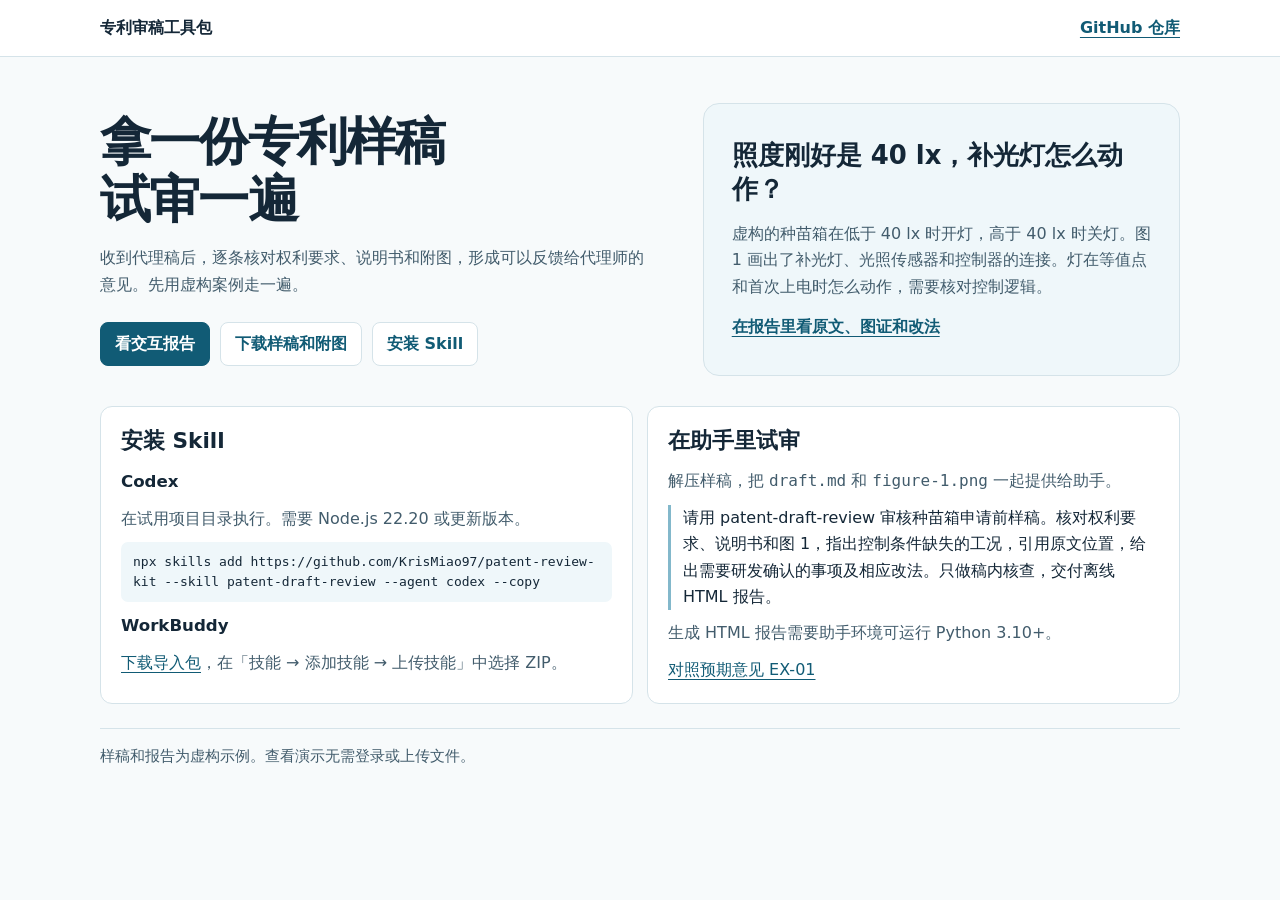
==== commit 06b0d0db: "Improve patent review onboarding and discoverability" ====
--- a/docs/index.html
+++ b/docs/index.html
@@ -3,564 +3,95 @@
 <head>
   <meta charset="utf-8">
   <meta name="viewport" content="width=device-width, initial-scale=1">
-  <title>种苗箱控制方案（虚构填写示例）｜专利审核报告</title>
-  <style>:root {
-  color-scheme: light;
-  --bg: #f4f7fb;
-  --paper: #fff;
-  --ink: #14243b;
-  --muted: #4b5e75;
-  --blue: #204e92;
-  --line: #d9e2ed;
-  --soft: #edf4ff;
-  font: 16px/1.7 "Microsoft YaHei UI", "PingFang SC", "Noto Sans CJK SC", system-ui, sans-serif;
-}
-* { box-sizing: border-box; }
-body { margin: 0; background: var(--bg); color: var(--ink); }
-[hidden] { display: none !important; }
-a { color: var(--blue); text-underline-offset: .2em; }
-a:hover { color: #13386d; }
-:focus-visible { outline: 3px solid #2867bc; outline-offset: 4px; }
-.container { width: min(1120px, calc(100% - 48px)); margin-inline: auto; }
-h1, h2, h3, h4, h5, p, dl, dd { margin: 0; }
-h1, h2, h3, p, li, td, dd, a { overflow-wrap: anywhere; }
-h2 { font-size: 1.45rem; line-height: 1.35; }
-h3 { font-size: 1.28rem; line-height: 1.45; }
-h4 { font-size: .88rem; color: var(--blue); margin-bottom: 8px; }
-.skip { position: absolute; top: 10px; left: 20px; z-index: 5; padding: 8px 16px; background: white; transform: translateY(-150%); }
-.skip:focus { transform: none; }
-.hero { background: #122742; color: white; padding: 30px 0 24px; }
-h1 { font-size: clamp(1.85rem, 5vw, 2.8rem); letter-spacing: -.025em; line-height: 1.2; margin-bottom: 16px; }
-
-.patent-meta { display: flex; flex-wrap: wrap; gap: 8px 26px; }
-.patent-meta > div { display: flex; flex-wrap: wrap; gap: 2px 7px; min-width: 0; max-width: 100%; font-size: .82rem; }
-.patent-meta dt { color: #bfd0e8; }
-.patent-meta dd { min-width: 0; font-weight: 700; font-variant-numeric: tabular-nums; white-space: pre-wrap; }
-.navigation { position: sticky; top: 0; z-index: 2; background: var(--paper); border-bottom: 1px solid var(--line); }
-.navigation .container { display: flex; flex-wrap: wrap; align-items: center; gap: 0 20px; }
-.navigation a { display: inline-flex; align-items: center; min-height: 44px; text-decoration: none; font-weight: 700; font-size: .88rem; white-space: nowrap; }
-.navigation a:hover, .navigation a:focus-visible { text-decoration: underline; }
-.navigation a[aria-current="location"] { box-shadow: inset 0 -3px #4476bb; color: #122742; }
-section, .issue, .original, .related, .related-records, .legal, .edits, #main { scroll-margin-top: calc(var(--nav-height, 89px) + 18px); }
-main { padding-block: 22px 28px; }
-.overview { display: grid; grid-template-columns: 1fr 1.25fr; align-items: start; gap: 14px; }
-.panel, .issue, table { background: var(--paper); border: 1px solid var(--line); border-radius: 12px; }
-.summary, .priority { padding: 19px 22px; min-width: 0; }
-.summary h2 { margin-block: 4px 8px; }
-.summary p, .intro { color: var(--muted); }
-
-.gaps { border-top: 1px solid var(--line); margin-top: 12px; padding-top: 4px; }
-.section-head { display: flex; align-items: center; justify-content: space-between; gap: 0 10px; flex-wrap: wrap; }
-.section-head h4 { margin: 0; }
-.gaps h3 { font-size: .95rem; }
-.gaps ul { list-style: none; padding: 0; margin: 0; color: var(--muted); font-size: .87rem; }
-.gaps li + li { margin-top: 3px; }
-.gaps a, .return-link { display: inline-flex; min-height: 44px; align-items: center; font-size: .82rem; }
-.priority h2 { font-size: 1.02rem; }
-.priority ul { margin: 6px 0 0; padding: 0; list-style: none; }
-.priority li { display: flex; align-items: center; gap: 8px; min-height: 44px; border-bottom: 1px solid var(--line); color: var(--muted); font-size: .88rem; }
-.priority li:last-child { border: 0; }
-.priority a:hover { text-decoration: underline; }
-.priority a { flex: 1; display: flex; align-items: center; min-width: 0; min-height: 44px; padding-block: 5px; text-decoration: none; line-height: 1.45; font-weight: 700; }
-.priority .action-link { display: grid; grid-template-columns: 3.4em minmax(0, 1fr); align-items: baseline; padding-block: 6px; }
-.action-link > b { color: var(--muted); font-size: .8rem; overflow-wrap: anywhere; }
-.action-link small { font-weight: 400; line-height: 1.4; margin-top: 2px; }
-.keep { white-space: nowrap; }
-.section { margin-top: 34px; }
-.section > h2 { margin-bottom: 9px; }
-.intro { margin-bottom: 12px; }
-.toolbar { display: flex; flex-wrap: wrap; align-items: flex-end; gap: 8px 12px; margin-bottom: 12px; }
-.toolbar label { display: grid; gap: 3px; min-width: 0; max-width: 100%; font-size: .81rem; color: var(--muted); font-weight: 700; }
-button, select, input { font: inherit; font-size: .91rem; color: var(--ink); min-height: 44px; border: 1px solid #aabbd0; border-radius: 7px; padding: 6px 10px; background: var(--paper); }
-input { width: 15em; max-width: 100%; }
-select { min-width: 0; max-width: min(19em, 100%); }
-button { cursor: pointer; }
-button:hover { background: var(--soft); }
-output { align-self: flex-end; min-height: 44px; display: flex; align-items: center; font-size: .84rem; color: var(--muted); }
-.empty { padding: 12px 16px; border: 1px dashed #aabbd0; border-radius: 8px; background: var(--paper); }
-.issue-list { display: grid; gap: 16px; }
-.issue { padding: 21px 24px; }
-.issue:target { border-left: 3px solid #4476bb; }
-.issue-meta { display: flex; flex-wrap: wrap; align-items: center; gap: 8px; font-size: .82rem; color: var(--muted); }
-.issue-meta b { color: var(--blue); font-variant-numeric: tabular-nums; }
-.filter-exception { color: #754510; }
-.chip { display: inline-block; border-radius: 6px; padding: 2px 7px; background: #edf2f8; color: #344b66; font-size: .76rem; font-weight: 700; line-height: 1.55; }
-.chip.high, .chip.danger { color: #852e28; background: #fbe9e6; }
-.chip.medium, .chip.partial, .chip.unclear, .chip.warn { color: #754510; background: #faeedb; }
-.chip.reviewed, .chip.seen, .chip.supported, .chip.good { color: #195847; background: #e5f3ee; }
-.issue-heading { margin-block: 5px 4px; }
-.issue-summary { color: var(--muted); font-size: .93rem; }
-.issue-jumps { display: flex; gap: 0 12px; flex-wrap: wrap; font-size: .83rem; margin-bottom: 5px; }
-.issue-jumps a { display: inline-flex; align-items: center; min-height: 44px; }
-.issue-reading { display: grid; grid-template-columns: repeat(2, minmax(0, 1fr)); gap: 18px; }
-.issue ul, .issue ol { padding: 0; margin: 0; list-style: none; }
-.original { padding: 13px 15px; background: #f5f7fb; border-radius: 8px; }
-.original li + li, .legal li + li, .edits li + li { margin-top: 9px; }
-.location, .sub, small { display: block; color: var(--muted); font-size: .83rem; }
-.original blockquote + .location { margin-top: 7px; }
-blockquote { margin: 2px 0 0; border-left: 2px solid #a9bdd8; padding-left: 9px; color: #263b55; }
-.finding { padding-block: 12px; }
-.related { margin-top: 14px; border: 1px solid var(--line); border-radius: 8px; background: #f5f8fc; }
-.related summary { min-height: 44px; padding: 10px 12px; cursor: pointer; color: var(--blue); font-weight: 700; }
-.related summary span { margin-inline-start: 6px; font-size: .82rem; color: var(--muted); font-weight: 400; }
-.related-content { padding: 0 12px 6px; }
-.related h5 { font-size: .88rem; color: var(--blue); margin: 10px 0 5px; }
-.related-table th:first-child { width: 18%; }
-.legal { margin-top: 14px; padding-top: 12px; border-top: 1px solid var(--line); }
-.legal li p, .edits li p { margin-top: 2px; }
-.legal strong, .edits strong { font-size: .93rem; }
-.edits { margin-top: 14px; padding: 13px 15px; border-radius: 8px; background: var(--soft); }
-.edits ol { counter-reset: edits; }
-.edits li { position: relative; counter-increment: edits; padding-left: 26px; }
-.edits li::before { content: counter(edits); position: absolute; left: 0; top: 3px; display: grid; place-items: center; width: 19px; height: 19px; border-radius: 50%; background: #dceaff; color: #204e92; font-size: .74rem; font-weight: 700; }
-.stage-note { color: #344d72; font-size: .87rem; line-height: 1.5; padding-block: 4px; }
-.stage-note b { display: inline-block; background: #dce9fb; color: #1c4584; padding: 1px 5px; border-radius: 4px; }
-table { width: 100%; border-collapse: separate; border-spacing: 0; text-align: left; overflow: hidden; table-layout: fixed; }
-th, td { vertical-align: top; padding: 10px 12px; }
-th { background: var(--soft); font-size: .82rem; color: #304e78; }
-td { font-size: .89rem; border-top: 1px solid var(--line); }
-td p { margin-block: 3px; }
-.cell-label { display: none; }
-.table-wrap .issue-link { display: inline-flex; align-items: center; min-height: 44px; max-width: 100%; margin-inline-end: 3px; padding-inline: 6px; font-weight: 700; }
-.coverage { display: grid; grid-template-columns: repeat(2, minmax(0, 1fr)); gap: 8px; margin-bottom: 12px; }
-footer { display: flex; justify-content: space-between; gap: 8px; margin-top: 24px; padding-top: 12px; border-top: 1px solid var(--line); color: var(--muted); font-size: .85rem; }
-footer a, .section-link { display: inline-flex; align-items: center; min-height: 44px; }
-@media screen and (max-width: 780px) {
-  .overview, .issue-reading { grid-template-columns: 1fr; gap: 10px; }
-  .finding { padding-block: 4px; }
-  table, tbody { display: block; border: 0; background: transparent; border-radius: 0; overflow: visible; }
-  thead { position: absolute; clip-path: inset(50%); width: 1px; height: 1px; overflow: hidden; }
-  tr { display: block; background: var(--paper); border: 1px solid var(--line); border-radius: 9px; padding: 7px 12px; margin-bottom: 8px; }
-  td { display: grid; grid-template-columns: minmax(6.3em, 24%) minmax(0, 1fr); gap: 6px; border: 0; padding: 4px 0; }
-  .cell-label { display: block; color: var(--muted); font-weight: 700; font-size: .79rem; }
-}
-@media screen and (max-width: 520px) {
-  .container { width: calc(100% - 28px); }
-  .hero { padding: 14px 0 12px; }
-  h1 { margin-bottom: 10px; font-size: clamp(1.32rem, 5.7vw, 1.65rem); }
-  .patent-meta { gap: 4px 12px; }
-  .navigation .container { display: grid; grid-template-columns: repeat(4, minmax(0, 1fr)); gap: 0; text-align: center; }
-  .navigation a { justify-content: center; white-space:normal; line-height:1.35; padding:6px 2px; }
-  section, .issue, .original, .related, .related-records, .legal, .edits, #main { scroll-margin-top: calc(var(--nav-height, 89px) + 18px); }
-  main { padding-top: 14px; }
-  .section { margin-top: 26px; }
-  .summary, .priority, .issue { padding: 14px; }
-  .summary p { font-size: .93rem; line-height: 1.5; }
-  .summary h2 { font-size: 1.25rem; margin-block: 2px 5px; }
-  .issue h3 { font-size: 1.15rem; }
-  .issue-heading { margin-bottom: 2px; }
-  .coverage { grid-template-columns: 1fr; }
-  .toolbar { display: grid; grid-template-columns: repeat(2, minmax(0, 1fr)); }
-  .toolbar .search-control { grid-column: 1/-1; }
-  input { width: 100%; }
-  select { width: 100%; }
-}
-@media print {
-  :root { font-size: 11pt; }
-  body { background: white; }
-  .container { width: 100%; }
-  .hero { background: white; color: var(--ink); padding: 0; }
-  .hero dt { color: var(--muted); }
-  .navigation, .toolbar, .skip, .filter-empty, .issue-jumps, .related, .return-link, .filter-exception { display: none !important; }
-  .overview, .issue-reading, .coverage { display: block; }
-  .issue, .panel, .coverage-row { box-shadow: none; }
-  .issue h3, .issue h4, h2 { break-after: avoid; }
-  .issue li, tr { break-inside: avoid; }
-  .issue[hidden] { display: block !important; }
-  tr[hidden] { display: revert !important; }
-}
-@page { margin: 13mm; }
-
-.copy { white-space: pre-wrap; overflow-wrap: anywhere; }
-.chip { max-width: 100%; overflow-wrap: anywhere; }
-.priority .chip { flex: none; }
-.original, .finding, .coverage-row, .table-wrap { min-width: 0; }
-.coverage-row { display: flex; justify-content: space-between; align-items: flex-start; gap: 8px; padding: 10px 14px; background: var(--paper); border: 1px solid var(--line); border-radius: 9px; }
-.coverage-row .chip { flex: none; }
-.section-link { font-weight: 700; }
-.filter-empty { margin-bottom: 10px; }
-
-.matrix th:nth-child(1) { width: 11%; }
-.matrix th:nth-child(2) { width: 27%; }
-.matrix th:nth-child(3) { width: 19%; }
-.matrix th:nth-child(5) { width: 13%; }
-.figure-table th:nth-child(1) { width: 20%; }
-.figure-table th:nth-child(3) { width: 16%; }
-.search-table th:nth-child(1) { width: 13%; }
-.delivery-table th:nth-child(1) { width: 26%; }
-.delivery-table th:nth-child(2) { width: 16%; }
-@media print {
-  .coverage-row { margin-bottom: 5px; break-inside: avoid; }
-  .table-wrap .issue-link { min-height: 0; padding: 0; }
-  th, td { padding: 5px; font-size: 9pt; }
-}
-  
-      .review-extra{padding:1rem;border:1px solid #cbd5e1;border-radius:12px;background:#f8fafc;margin:1rem 0}
-      .review-extra summary{font-weight:700;cursor:pointer}.review-extra ul{padding-inline-start:1.25rem}
-      .review-extra li{margin:.5rem 0}.review-extra li small{margin-left:.4rem;color:#475569}
-      .review-extra li p{margin:.25rem 0 .85rem}
-      .review-gallery{display:grid;grid-template-columns:repeat(auto-fit,minmax(min(270px,100%),1fr));gap:1rem;margin-top:1rem}
-      .review-gallery figure{margin:0}.review-gallery img{width:100%;height:auto;border:1px solid #cbd5e1;background:white}
-      h1{letter-spacing:normal}
-      h4{font-size:.97rem;font-weight:700}
-      .reading-note{font-size:.82rem;color:var(--muted);margin-bottom:8px}
-      .conclusion-points p+p{margin-top:10px}
-      .conclusion-points b{display:block;color:var(--ink)}
-      .chip.neutral{color:#344b66;background:#edf2f8}
-      #mechanism>p{max-width:56rem;margin-bottom:12px}
-      #mechanism .term-note{font-size:.88rem;color:var(--muted)}
-      .document-key{padding:10px 14px;margin:4px 0 12px;background:#f5f7fb;border-radius:8px;font-size:.87rem}
-      .document-key a{display:block;margin-top:4px}
-      #drawing-pages,#reference-patents{margin-top:18px}
-      #drawing-pages,#reference-patents,#reading-guide{scroll-margin-top:calc(var(--nav-height,89px) + 18px)}
-      .legal summary{cursor:pointer;font-weight:700;color:var(--blue);padding-bottom:8px}
-      .legal-body{padding:5px 0 10px}
-      
-      .gaps b{display:block;margin-top:6px}
-      .context-links{margin-bottom:12px}
-      
-      .matrix blockquote{overflow-wrap:break-word;word-break:normal} .original blockquote{overflow-wrap:break-word;word-break:normal}
-      @media screen and (max-width:520px){.navigation a{font-size:.79rem}}
-      @media print{.review-extra{break-inside:auto}.review-gallery{grid-template-columns:repeat(3,1fr)}
-      .legal summary{display:block}#reading-guide{break-inside:avoid}}
-    
-      :root{--nav-height:89px}@media(min-width:1101px){:root{--nav-height:45px}}
-      .legal summary .chip{margin-left:10px;vertical-align:middle;font-size:.78rem}
-      .overview-extra{grid-column:1/-1;margin:0}.overview-extra summary h3{display:inline;font-size:1rem}
-      .overview-extra>p{margin:12px 0;max-width:52rem}
-      .matrix tr.claim-group-start td{border-top:2px solid #a7bdd8}
-      .summary p,.issue-summary,.finding p{max-width:42rem}
-      .edits .copy{max-width:48rem}.search-scope>p{max-width:56rem}
-      #reference-patents,.search-scope{margin:0}#search h3{margin:22px 0 10px}
-      #search h3+details.review-extra{margin-top:0}
-      .search-scope th:first-child{width:24%}
-      #conditions th:first-child{width:22%}#conditions th:nth-child(3){width:16%}
-      #claim-overview th:first-child{width:18%}#claim-overview th:nth-child(2){width:30%}
-      #claim-overview th:nth-child(3){width:52%}
-      #claim-overview{scroll-margin-top:calc(var(--nav-height,89px) + 18px)}
-      #claim-overview td a{display:inline-block;min-height:44px;line-height:44px;padding:0 3px}
-      .coverage-note{display:block;margin-top:5px;color:var(--muted)}
-      .delivery-table th:nth-child(3){width:24%}.priority li{break-inside:avoid}
-      .reading-note{margin:8px 0 10px}
-      .print-evidence-links{display:none}
-      @media print{.print-evidence-links{display:block;font-size:9pt;color:#475569;margin:8px 0}}
-      @media screen and (max-width:780px){
-        .matrix tr.claim-group-start{border-top:3px solid #a7bdd8;margin-top:22px}
-        .matrix tr.claim-group-start td{border-top:0}
-        .legal summary .chip{margin:5px 0 0 8px;white-space:normal}
-      }
-    
-/* Shared content components: titles, evidence reading and print preservation. */
-.amendment{border-top:2px solid #a7bdd8;padding-top:20px;margin-top:28px;min-width:0}
-.amendment,.amendment-sources li{scroll-margin-top:calc(var(--nav-height,89px) + 18px)}
-.amendment p,.candidate-text{max-width:56rem;overflow-wrap:anywhere}
-.candidate-text{white-space:pre-wrap;border-left:3px solid #3b74ac;padding:14px 18px;background:#f0f6fc;margin:16px 0}
-.amendment-sources{padding-left:24px}.amendment-sources li{margin:16px 0}
-.amendment a{display:inline-flex;align-items:center;min-height:36px}
-.amendment th:first-child{width:10%}.amendment th:nth-child(2){width:45%}
-.claim-actions ul{padding-left:24px;max-width:56rem}.claim-actions li{margin:8px 0;overflow-wrap:anywhere}
-.combination-basis{border-left:3px solid #a7bdd8;padding-left:16px;margin-top:20px;min-width:0}
-.candidate-check{color:#385674;overflow-wrap:anywhere}
-@media print{.amendment{break-inside:auto}.candidate-text{background:none}.amendment-sources li{break-inside:auto}}
-.reference-list{list-style:none;padding:0}.reference-list li+li{margin-top:16px}
-.reference-list li{scroll-margin-top:calc(var(--nav-height,89px) + 18px)}
-.reference-list a{display:inline-flex;align-items:center;min-height:44px}
-.reference-list p{max-width:56rem}.review-extra>p{margin-top:10px}
-.review-extra summary h3{display:inline;font-size:1rem}
-#drawing-pages h3{margin:22px 0 10px}.review-gallery figcaption{font-size:.85rem;color:var(--muted)}
-.reading-note{font-variant-numeric:tabular-nums}
-@media print{
-  .overview-links,.edits>.return-link{display:none}
-  .review-gallery{display:block}.review-gallery figure{break-inside:avoid;margin:10mm 0}
-  .review-gallery img{display:block;width:auto;max-width:100%;max-height:225mm;margin:auto}
-  .review-extra summary{list-style:none}.review-extra summary::marker{content:""}
-  #claim-overview td a{min-height:0;line-height:inherit}
-}
-
-/* Required causal evidence remains visible on screen, print and without JS. */
-.causal-alert{border-left:4px solid #b57522;background:#fff8ea;padding:14px 16px;margin:12px 0 20px;overflow-wrap:anywhere}
-.causal-alert ul{padding-left:22px}.causal-alert li+li{margin-top:8px}
-.causal-chain{border-top:2px solid #b7cce0;margin-top:24px;padding-top:18px;min-width:0;scroll-margin-top:calc(var(--nav-height,89px) + 18px)}
-.causal-chain p,.causal-chain li,.causal-chain dd{max-width:62rem;overflow-wrap:anywhere}
-.causal-facts dt{font-weight:650;color:var(--blue);margin-top:12px}.causal-facts dd{margin:4px 0 12px}
-.causal-chain blockquote{margin:8px 0;padding:10px 14px;border-left:3px solid #a7bdd8;background:var(--soft)}
-@media print{.causal-alert,.causal-chain{display:block!important}.causal-chain{break-inside:auto}.causal-alert{background:none}}
-</style>
+  <meta name="description" content="用虚构种苗箱样稿试用专利审稿工具包。核对权利要求、说明书和附图，并查看带证据与改法的离线审核报告。">
+  <title>试审种苗箱样稿｜专利审稿工具包</title>
+  <script>
+    if (location.hash && location.hash !== '#install') {
+      location.replace('report.html' + location.hash);
+    }
+  </script>
+  <style>
+    :root{color-scheme:light;--ink:#142737;--muted:#425c6c;--link:#115b75;--line:#d5e3e9;--blue:#eff7fa;--white:#fff}
+    *{box-sizing:border-box}
+    body{margin:0;background:#f7fafb;color:var(--ink);font:16px/1.65 "Inter","Microsoft YaHei","PingFang SC",system-ui,sans-serif}
+    main,footer{width:min(100% - 40px,1080px);margin:auto}
+    a{color:var(--link);text-underline-offset:4px}
+    a:focus-visible,button:focus-visible{outline:3px solid #1a718b;outline-offset:4px}
+    header{border-bottom:1px solid var(--line);background:var(--white)}
+    .top{width:min(100% - 40px,1080px);margin:auto;display:flex;justify-content:space-between;gap:14px;align-items:center;padding:15px 0}
+    .top a{font-weight:700}
+    .hero{display:grid;grid-template-columns:minmax(0,1.2fr) minmax(0,1fr);gap:30px;align-items:stretch;padding:46px 0 30px}
+    .intro{padding:10px 0}
+    h1,h2,h3,p{margin:0}
+    h1{font-size:clamp(2rem,4.5vw,3.2rem);line-height:1.13;letter-spacing:-.035em}
+    h2{font-size:1.35rem;line-height:1.3}
+    h3{font-size:1.04rem}
+    p{color:var(--muted)}
+    .intro p{margin-top:16px;max-width:34em}
+    .actions{display:flex;flex-wrap:wrap;gap:10px;margin-top:24px}
+    .button{display:inline-flex;align-items:center;min-height:44px;padding:8px 14px;border:1px solid var(--line);border-radius:8px;background:var(--white);font-weight:700;text-decoration:none}
+    .button.primary{background:var(--link);color:var(--white);border-color:var(--link)}
+    .button:hover{box-shadow:0 0 0 2px #c1dce6}
+    .case{display:grid;gap:14px;align-content:center;background:var(--blue);border:1px solid var(--line);border-radius:16px;padding:clamp(18px,3vw,28px)}
+    .case h2{font-size:clamp(1.28rem,2.8vw,1.62rem)}
+    .case a{width:fit-content;font-weight:700}
+    .steps{display:grid;grid-template-columns:1fr 1fr;gap:14px;margin:0 0 24px}
+    .card{min-width:0;display:grid;gap:10px;align-content:start;background:var(--white);border:1px solid var(--line);border-radius:12px;padding:20px}
+    .card h2{margin-bottom:3px}
+    .card a{width:fit-content}
+    pre{margin:0;white-space:pre-wrap;overflow-wrap:anywhere;background:var(--blue);color:var(--ink);border-radius:7px;padding:10px 12px;font:13px/1.55 "IBM Plex Mono",Consolas,monospace}
+    .prompt{margin:0;border-inline-start:3px solid #83b8cb;padding-inline-start:12px}
+    footer{border-top:1px solid var(--line);padding:15px 0 25px;font-size:.92rem}
+    @media(max-width:760px){
+      main,footer,.top{width:min(100% - 28px,1080px)}
+      .hero,.steps{grid-template-columns:1fr}
+      .hero{padding:25px 0 20px;gap:14px}
+      .top{font-size:.94rem}
+    }
+  </style>
 </head>
 <body>
-  <a class="skip" href="#main">跳到报告正文</a>
-  <header class="hero"><div class="container"><h1>种苗箱控制方案（虚构填写示例）｜专利审核报告</h1><dl class="patent-meta"><div><dt>审核版本</dt><dd>虚构申请前稿 V1</dd></div><div><dt>审核阶段</dt><dd>申请前示例，无真实申请</dd></div><div><dt>技能版本</dt><dd>v0.6.1</dd></div><div><dt>报告用途</dt><dd>填写与交互演示</dd></div><div><dt>审阅立场</dt><dd>申请人稿件自查</dd></div><div><dt>法域</dt><dd>示例未指定，未作法律定性</dd></div><div><dt>人工复核</dt><dd>示例未进行人工案件复核</dd></div></dl></div></header>
-  <nav class="navigation" aria-label="报告章节"><div class="container"><a href="#overview">审核概览</a><a href="#causal-review">技术因果核查</a><a href="#mechanism">技术与路径</a><a href="#issues">审核意见</a><a href="#evidence">权利要求对照</a><a href="#figures">附图与原图</a><a href="#conditions">控制与工况</a><a href="#search">现有技术</a><a href="#delivery">范围与交付</a></div></nav>
-  <main id="main" class="container" tabindex="-1">
-    <section id="overview" class="overview" aria-labelledby="overview-title"><div class="panel summary"><h2 id="overview-title">审核概览</h2><div id="causal-overview" class="causal-alert"><b>技术因果对应尚未成立或仍有缺口</b><p>以下依据缺口需要先明确，不能仅通过补全结构文字或缩小效果表述认定问题已解决。</p><ul><li><a href="#causal-chain-4331">C1</a> · 关键：阈值等值与初始状态的控制动作未明示，完整工况效果缺依据。</li></ul></div><p class="copy">虚构种苗箱示例：照度控制在阈值等值和启动状态下的动作仍缺依据，尚不能证明覆盖全部声明工况。仅演示因果必查，不对应真实专利。</p><p class="overview-links"><a href="#claim-overview">查看权利要求与关联意见速览 ↓</a></p><div class="gaps"><div class="section-head"><h3>目前缺什么</h3><a href="#delivery">查看审核范围</a></div><ul><li><b>附图</b>示例未提供原图，附图对应关系未核读。</li><li><b>独权检索</b>示例未执行检索，不评价新颖性或创造性。</li></ul></div></div><aside class="panel priority" aria-labelledby="priority-title"><h2 id="priority-title">优先待办</h2><p class="reading-note">按本轮建议处理顺序排列，编号用于关联证据。</p><ul><li><a class="action-link" href="#issue-EX-01"><b>EX-01</b><span><strong>阈值等值动作</strong><small>控制研发 · 确认等于阈值时的动作及恢复条件。</small></span></a></li></ul></aside><details class="review-extra overview-extra" id="reading-guide" tabindex="-1"><summary><h3>如何阅读意见和候选改法</h3></summary><p class="copy">意见编号用于稳定关联证据，处理顺序以优先级和待办为准。待核事项、处理进度和法律判断分别记录。</p><a class="return-link" id="guide-return" href="#overview" hidden>返回来源意见</a></details><details class="review-extra overview-extra" id="claim-overview" tabindex="-1"><summary><h3>2 项权利要求与关联意见速览</h3></summary><p>关联意见据“权利要求对照”逐行汇总。编号链接可查看完整标题、证据和建议。未列关联意见不表示已排除风险；本表不单独作侵权或无效结论。</p><div class="table-wrap"><table role="table"><thead role="rowgroup"><tr role="row"><th scope="col" role="columnheader">权利要求</th><th scope="col" role="columnheader">类型及引用</th><th scope="col" role="columnheader">关联意见</th></tr></thead><tbody role="rowgroup"><tr role="row"><td role="cell"><span class="cell-label" aria-hidden="true">权利要求</span><div><span class="keep">权 1</span></div></td><td role="cell"><span class="cell-label" aria-hidden="true">类型及引用</span><div>独立权利要求</div></td><td role="cell"><span class="cell-label" aria-hidden="true">关联意见</span><div><a href="#issue-EX-01" title="开启阈值的等值动作待确认" aria-label="EX-01 开启阈值的等值动作待确认">EX-01</a></div></td></tr><tr role="row"><td role="cell"><span class="cell-label" aria-hidden="true">权利要求</span><div><span class="keep">权 2</span></div></td><td role="cell"><span class="cell-label" aria-hidden="true">类型及引用</span><div>从属权利要求，引用<span class="keep">权 1</span></div></td><td role="cell"><span class="cell-label" aria-hidden="true">关联意见</span><div>未单列关联意见</div></td></tr></tbody></table></div></details></section>
-<section id="causal-review" class="panel" aria-labelledby="causal-review-title"><h2 id="causal-review-title">技术问题、方案与效果</h2><p>虚构填写示例，核查权1的照度控制及阈值边界；无真实专利、试验或法律结论。</p><article class="causal-chain" id="causal-chain-4331" tabindex="-1"><h3>C1 · 关键依据缺失</h3><p><b>权 1</b> · 1；本例无择一结构</p><p><b>所回应的问题：</b>光照不足时需提供补光，且控制逻辑应说明边界和初始状态。</p><p class="reading-note">问题出处：虚构需求说明及说明书[0018]；等值动作意见EX-01</p><dl class="causal-facts"><dt>使用工况</dt><dd>托盘附近照度低于或恰等于开启阈值，含首次上电。</dd><dt>故障或待改进现象</dt><dd>低照度需要补光，恰等于阈值时补光灯状态未明示。</dd><dt>原因及待证环节</dt><dd>现有条件只覆盖低于阈值；等值时及首次进入边界的控制动作缺少交代。</dd><dt>当前权项的结构、步骤或条件</dt><dd>权1记载控制器根据光照传感器输出控制补光灯；具体阈值见虚构说明书。</dd><dt>怎样作用于原因</dt><dd>低于阈值时控制器开灯可增加照明；等值时没有已披露的动作依据，不能自行补成保持。</dd><dt>能够支持的效果</dt><dd>可说明低于阈值时开灯；无法据此保证所有边界和启动工况下的补光状态。</dd><dt>成立条件及边界</dt><dd>本例没有生长数据、照度分布实测或完整控制程序；不推断促进生长或均匀补光。</dd><dt>反向核查与相反证据</dt><dd>托盘旁的瞬时照度用于开灯判据。若改用长时平均值，短时遮挡可能被平滑，但是否应补光还取决于控制所需响应时间。首次上电恰等于阈值时，没有此前灯态可继承。灯可自动开启也不能据此证明照度均匀或改善幼苗生长。</dd></dl><h4>分环节依据</h4><ol><li><b>问题及原因 · 原文事实</b><p>虚构说明书[0018]</p><blockquote>照度低于 40 lx 时开启补光灯。</blockquote><p>说明低照度触发条件，没有交代等值动作。</p></li><li><b>结构与作用过程 · 工程推断</b><p>虚构权1与说明书[0018]</p><blockquote>控制器根据光照传感器输出控制补光灯。</blockquote><p>根据输出开灯可增加光源供给；这不规定未写出的分支。</p></li><li><b>效果及成立条件 · 待验证假设</b><p>等值及启动工况资料未提供</p><blockquote>未提供该工况的控制逻辑。</blockquote><p>不能将等值点灯态或全部工况覆盖当成已有事实。</p></li></ol><h4>缺口与下一步</h4><ul><li>阈值等值与初始状态的控制动作未明示，完整工况效果缺依据。</li></ul><p>取得控制逻辑后补写等值与启动分支，再复核权项、说明书和效果。</p><p><a href="#issue-EX-01">EX-01</a></p></article></section>
-<section id="mechanism" class="section " aria-labelledby="mechanism-title"><h2 id="mechanism-title">技术与路径</h2><p class="copy">示例方案将光照传感器装在托盘旁、补光灯装在箱顶内侧。控制器读取照度，在低于阈值时打开补光灯；等值和恢复动作待确认。</p><details class="review-extra " id="claim-paths" tabindex="-1"><summary><h3>查看权利要求路径与技术要点</h3></summary><p class="copy">从属项继承其实际引用路径中的全部限定，再增加自身限定。兄弟项不自动组合；择一引用按各条路径分别核对。</p><ul><li><strong><span class="keep">权 1</span></strong> 控制器根据照度控制箱顶补光灯。<small>路径：1</small></li><li><strong><span class="keep">权 2</span></strong> 传感器装在托盘旁。<small>路径：1 → 2</small></li></ul></details></section>
-<section id="issues" class="section " aria-labelledby="issues-title"><h2 id="issues-title">审核意见</h2><p class="intro">按原文、问题、对应图证和修改建议阅读；法律依据可在每条意见内展开。</p><div class="toolbar" hidden><label class="search-control">查找意见<input id="issue-query" type="search" placeholder="编号、关键词或原文"></label><label hidden>分项<select id="section-filter"><option value="">全部分项</option><option value="description">说明书</option></select></label><label>处理进度<select id="issue-filter"><option value="">全部进度</option><option value="pending">待确认</option><option value="resolved">已解决</option></select></label><label>优先级<select id="priority-filter"><option value="">全部优先级</option><option value="high">高优先级</option><option value="low">低优先级</option></select></label><label>待核事项<select id="confirmation-filter"><option value="">全部待核事项</option><option value="technical">待研发确认</option><option value="none">无待核事项</option></select></label><button id="reset-issues" type="button">重置筛选</button><output id="issue-count" aria-live="polite"></output></div><p class="empty filter-empty" id="issue-empty" hidden>没有符合当前筛选条件的意见，请调整条件。</p><div class="issue-list">
-<article class="issue" id="issue-EX-01" data-section="description" data-status="pending" data-confirmation="technical" data-priority="high" tabindex="-1">
-  <div class="issue-meta"><b>EX-01</b><span class="chip danger">高优先级</span><span>说明书</span><span class="chip warn">待确认</span><span class="chip neutral">待研发确认</span>
-    <span class="filter-exception" hidden>已定位到筛选条件外的意见</span></div>
-  <div class="issue-heading"><h3>开启阈值的等值动作待确认</h3></div><p class="issue-summary">示例：核对触发条件，保留待确认事实。</p>
-  <nav class="issue-jumps" aria-label="EX-01 小节"><a href="#original-EX-01">看原文</a><a href="#related-EX-01">看对应图证</a><a href="#conditions">看控制与工况</a><a href="#edit-EX-01">看修改位置</a><a href="#law-EX-01">看法律依据</a></nav>
-  
-  <div class="issue-reading">
-    <div class="original" id="original-EX-01" tabindex="-1"><h4>EX-01 原文与位置</h4><ul><li><span class="location">虚构说明书 [0018]</span><blockquote class="copy">照度低于 40 lx 时开启补光灯。</blockquote></li></ul></div>
-    <div class="finding"><h4>具体问题</h4><p class="copy">等值点没有明确动作；不能自行推断保持或关闭。</p></div>
-  </div>
-  <details class="related" id="related-EX-01" data-issue="EX-01" tabindex="-1"><summary>EX-01 对应图证 <span>1 条权项对照 · 0 条附图记录</span></summary><div class="related-content"><div class="issue-jumps"><a class="return-link" href="#issue-EX-01">返回摘要 ↑</a></div><div class="related-records" data-source="evidence"><h5>EX-01 权项对照</h5><p class="related-fallback"><a href="#evidence">查看完整权项对照</a></p></div><a class="return-link" href="#issue-EX-01">返回摘要 ↑</a></div></details><p class="print-evidence-links">EX-01 关联图证共 1 条权项对照 · 0 条附图记录。完整内容见“权利要求对照”和“附图与原图”中标有本意见编号的记录。</p>
-  <div class="edits" id="edit-EX-01" tabindex="-1">
-    <div class="section-head"><h4>EX-01 建议修改位置与改法</h4><a class="return-link" href="#issue-EX-01">返回摘要 ↑</a></div>
-    <ol><li><strong>虚构说明书 [0018]</strong><span class="sub">确认后补充动作</span><p class="stage-note"><b>当前稿件可考虑</b> 仅适用于此虚构申请前稿；新增技术事实须经研发确认。</p><p class="copy">确认后写出照度等于阈值时的实际动作。</p><p class="edit-detail"><b>采纳条件</b> 取得研发确认记录。</p><p class="edit-detail"><b>同步位置</b> 同步说明书、控制表与附图。</p></li></ol>
-    <a class="return-link" href="#reading-guide">补充阅读：意见和改法的使用说明</a>
-  </div>
-  <details class="legal" id="law-EX-01" tabindex="-1">
-    <summary>EX-01 法律依据与判断 <span class="chip neutral">撰写或保护层次问题</span></summary>
-    <div class="legal-body"><p class="copy">仅演示撰写问题记录，没有取得真实专利或适用法律材料，未作法律定性。</p>
-    <a class="return-link" href="#issue-EX-01">返回摘要 ↑</a></div>
-  </details>
-</article>
-<article class="issue" id="issue-EX-02" data-section="description" data-status="resolved" data-confirmation="none" data-priority="low" tabindex="-1">
-  <div class="issue-meta"><b>EX-02</b><span class="chip neutral">低优先级</span><span>说明书</span><span class="chip good">已解决</span>
-    <span class="filter-exception" hidden>已定位到筛选条件外的意见</span></div>
-  <div class="issue-heading"><h3>传感器的安装位置已统一</h3></div><p class="issue-summary">示例：按回改文本核对位置表达。</p>
-  <nav class="issue-jumps" aria-label="EX-02 小节"><a href="#original-EX-02">看原文</a><a href="#edit-EX-02">看修改位置</a><a href="#law-EX-02">看法律依据</a></nav>
-  
-  <div class="issue-reading">
-    <div class="original" id="original-EX-02" tabindex="-1"><h4>EX-02 原文与位置</h4><ul><li><span class="location">虚构说明书 [0019]</span><blockquote class="copy">光照传感器装在托盘旁。</blockquote></li></ul></div>
-    <div class="finding"><h4>具体问题</h4><p class="copy">示例记录原有位置名称不一致，回改后已按已确认方案统一。</p></div>
-  </div>
-  
-  <div class="edits" id="edit-EX-02" tabindex="-1">
-    <div class="section-head"><h4>EX-02 建议修改位置与改法</h4><a class="return-link" href="#issue-EX-02">返回摘要 ↑</a></div>
-    <ol><li><strong>虚构说明书 [0019]</strong><span class="sub">复核已统一的位置</span><p class="stage-note"><b>当前稿件可考虑</b> 仅适用于此虚构申请前稿；新增技术事实须经研发确认。</p><p class="copy">保留“装在托盘旁”的已确认表述。</p><p class="edit-detail"><b>采纳条件</b> 取得研发确认记录。</p><p class="edit-detail"><b>同步位置</b> 同步说明书、控制表与附图。</p></li></ol>
-    <a class="return-link" href="#reading-guide">补充阅读：意见和改法的使用说明</a>
-  </div>
-  <details class="legal" id="law-EX-02" tabindex="-1">
-    <summary>EX-02 法律依据与判断 <span class="chip neutral">撰写或保护层次问题</span></summary>
-    <div class="legal-body"><p class="copy">仅演示撰写问题记录，没有取得真实专利或适用法律材料，未作法律定性。</p>
-    <a class="return-link" href="#issue-EX-02">返回摘要 ↑</a></div>
-  </details>
-</article></div></section>
-<section id="evidence" class="section matrix" aria-labelledby="evidence-title"><h2 id="evidence-title">权利要求对照</h2><p class="intro">逐行保留权项原文、说明书位置、附图观察和支持判断。同一权项的不同分支分别记录。</p><div class="toolbar" hidden><label hidden>权利要求<select id="claim-filter"><option value="">全部权项</option><option value="权 1">权 1</option></select></label><label hidden>图示状态<select id="visual-filter"><option value="">全部图示状态</option><option value="missing">附图缺失</option></select></label><button id="reset-evidence" type="button">重置筛选</button><output id="evidence-count" aria-live="polite"></output></div><p class="empty filter-empty" id="evidence-empty" hidden>没有符合当前筛选条件的权项记录。</p><div class="table-wrap"><table role="table"><thead role="rowgroup"><tr role="row"><th scope="col" role="columnheader">权项与路径</th><th scope="col" role="columnheader">特征及原文</th><th scope="col" role="columnheader">说明书依据</th><th scope="col" role="columnheader">附图与支持判断</th><th scope="col" role="columnheader">关联意见</th></tr></thead><tbody role="rowgroup"><tr role="row" class="claim-group-start" data-claim="权 1" data-visual="missing" data-related="EX-01"><td role="cell"><span class="cell-label" aria-hidden="true">权项与路径</span><div><strong>权 1</strong><small>1</small></div></td><td role="cell"><span class="cell-label" aria-hidden="true">特征及原文</span><div><strong>照度控制</strong><blockquote><span class="copy">控制器根据光照传感器输出控制补光灯。</span></blockquote></div></td><td role="cell"><span class="cell-label" aria-hidden="true">说明书依据</span><div><span class="copy">虚构说明书 [0018]，仅写低于阈值的动作。</span></div></td><td role="cell"><span class="cell-label" aria-hidden="true">附图与支持判断</span><div><strong>图 1（未提供）</strong><small>示例无实际 PDF 页码</small><p class="copy">未提供图纸，不能确认图示关系。</p><span class="chip warn">附图缺失</span> <span class="chip warn">部分有依据</span></div></td><td role="cell"><span class="cell-label" aria-hidden="true">关联意见</span><div><a class="issue-link" href="#issue-EX-01">EX-01</a></div></td></tr></tbody></table></div></section>
-<section id="figures" class="section figure-table" aria-labelledby="figures-title"><h2 id="figures-title">附图与原图</h2><p class="intro">“图示可见”只表示下列观察已经核读；未在图中显示的事实另行核实。</p><div class="table-wrap"><p class="empty">本轮无逐图记录。请查看附图分项的覆盖说明。</p></div></section>
-<section id="conditions" class="section " aria-labelledby="conditions-title"><h2 id="conditions-title">控制与工况</h2><p class="copy">按触发条件、动作和后续状态核对；未公开的阈值和恢复条件须明确标注。</p><div class="table-wrap"><table role="table"><thead role="rowgroup"><tr role="row"><th scope="col" role="columnheader">工况</th><th scope="col" role="columnheader">触发、动作与后续状态</th><th scope="col" role="columnheader">原文位置与意见</th></tr></thead><tbody role="rowgroup"><tr role="row"><td role="cell"><span class="cell-label" aria-hidden="true">工况</span><div>照度等于开启阈值</div></td><td role="cell"><span class="cell-label" aria-hidden="true">触发、动作与后续状态</span><div>原稿未明示动作，需确认进入前状态与后续动作。</div></td><td role="cell"><span class="cell-label" aria-hidden="true">原文位置与意见</span><div>虚构说明书 [0018]<p><a class="issue-link" href="#issue-EX-01">EX-01</a></p></div></td></tr></tbody></table></div></section>
-<section id="search" class="section search-table" aria-labelledby="search-title"><h2 id="search-title">现有技术</h2><p class="intro">记录检索范围与限制，再按独立权利要求分别说明证据和初检判断。</p><h3>独立权利要求的检索判断</h3><div class="table-wrap claim-search"><table role="table"><thead role="rowgroup"><tr role="row"><th scope="col" role="columnheader">独立权利要求</th><th scope="col" role="columnheader">检索来源及范围</th><th scope="col" role="columnheader">新颖性</th><th scope="col" role="columnheader">创造性</th></tr></thead><tbody role="rowgroup"><tr role="row"><td role="cell"><span class="cell-label" aria-hidden="true">独立权利要求</span><div><strong>权 1</strong></div></td><td role="cell"><span class="cell-label" aria-hidden="true">检索来源及范围</span><div><span class="copy">虚构示例未进行任何实际检索。</span></div></td><td role="cell"><span class="cell-label" aria-hidden="true">新颖性</span><div><span class="chip neutral">未执行</span><p class="copy">未执行，不能判断。</p></div></td><td role="cell"><span class="cell-label" aria-hidden="true">创造性</span><div><span class="chip neutral">未执行</span><p class="copy">未执行，不能判断。</p></div></td></tr></tbody></table></div></section>
-<section id="delivery" class="section " aria-labelledby="delivery-title"><h2 id="delivery-title">范围与交付</h2><div class="coverage"><div class="coverage-row"><div><span class="section-link" data-coverage-section="disclosure">技术交底</span><small>虚构填写示例；用于展示该分项的记录方式。</small><small class="coverage-note">本分项未单列审核意见。</small></div><span class="chip good">已核查</span></div><div class="coverage-row"><div><span class="section-link" data-coverage-section="claims">权利要求</span><small>虚构填写示例；用于展示该分项的记录方式。</small><small class="coverage-note">本分项未单列审核意见。</small></div><span class="chip good">已核查</span></div><div class="coverage-row"><div><a class="section-link" href="#issues" data-filter-section="description">说明书</a><small>虚构填写示例；用于展示该分项的记录方式。</small></div><span class="chip good">已核查</span></div><div class="coverage-row"><div><span class="section-link" data-coverage-section="drawings">附图</span><small>虚构填写示例；未提供图纸。</small></div><span class="chip warn">待材料</span></div><div class="coverage-row"><div><span class="section-link" data-coverage-section="abstract">摘要</span><small>虚构填写示例；用于展示该分项的记录方式。</small><small class="coverage-note">本分项未单列审核意见。</small></div><span class="chip good">已核查</span></div><div class="coverage-row"><div><span class="section-link" data-coverage-section="filing">申请信息</span><small>虚构填写示例；用于展示该分项的记录方式。</small><small class="coverage-note">本分项未单列审核意见。</small></div><span class="chip good">已核查</span></div><div class="coverage-row"><div><span class="section-link" data-coverage-section="search">独权检索</span><small>虚构填写示例；未执行检索。</small></div><span class="chip warn">未核读</span></div></div><div class="table-wrap delivery-table"><table role="table"><thead role="rowgroup"><tr role="row"><th scope="col" role="columnheader">交付项</th><th scope="col" role="columnheader">文件交付</th><th scope="col" role="columnheader">人工复核</th><th scope="col" role="columnheader">说明</th></tr></thead><tbody role="rowgroup"><tr role="row"><td role="cell"><span class="cell-label" aria-hidden="true">交付项</span><div>专利审核报告填写样板</div></td><td role="cell"><span class="cell-label" aria-hidden="true">文件交付</span><div><span class="chip good">已交付</span></div></td><td role="cell"><span class="cell-label" aria-hidden="true">人工复核</span><div>未作实际案件复核</div></td><td role="cell"><span class="cell-label" aria-hidden="true">说明</span><div><span class="copy">仅演示模板。</span></div></td></tr><tr role="row"><td role="cell"><span class="cell-label" aria-hidden="true">交付项</span><div>Word 双版本</div></td><td role="cell"><span class="cell-label" aria-hidden="true">文件交付</span><div><span class="chip neutral">本轮未要求</span></div></td><td role="cell"><span class="cell-label" aria-hidden="true">人工复核</span><div>不适用</div></td><td role="cell"><span class="cell-label" aria-hidden="true">说明</span><div><span class="copy">本次只演示 HTML。</span></div></td></tr></tbody></table></div></section>
-    <footer><span>专利审核报告 · 证据与程序限制见正文</span><a href="#overview">返回概览 ↑</a></footer>
+  <header>
+    <div class="top">
+      <strong>专利审稿工具包</strong>
+      <a href="https://github.com/KrisMiao97/patent-review-kit">GitHub 仓库</a>
+    </div>
+  </header>
+  <main>
+    <div class="hero">
+      <section class="intro" aria-labelledby="hero-title">
+        <h1 id="hero-title">拿一份专利样稿<br>试审一遍</h1>
+        <p>收到代理稿后，逐条核对权利要求、说明书和附图，形成可以反馈给代理师的意见。先用虚构案例走一遍。</p>
+        <div class="actions">
+          <a class="button primary" href="report.html#issue-EX-01">看交互报告</a>
+          <a class="button" href="seedling-box-example.zip" download>下载样稿和附图</a>
+          <a class="button" href="#install">安装 Skill</a>
+        </div>
+      </section>
+      <section class="case" aria-labelledby="case-title">
+        <h2 id="case-title">照度刚好是 40 lx，补光灯怎么动作？</h2>
+        <p>虚构的种苗箱在低于 40 lx 时开灯，高于 40 lx 时关灯。图 1 画出了补光灯、光照传感器和控制器的连接。灯在等值点和首次上电时怎么动作，需要核对控制逻辑。</p>
+        <a href="report.html#issue-EX-01">在报告里看原文、图证和改法</a>
+      </section>
+    </div>
+    <div class="steps">
+      <section class="card" id="install" aria-labelledby="install-title">
+        <h2 id="install-title">安装 Skill</h2>
+        <h3>Codex</h3>
+        <p>在试用项目目录执行。需要 Node.js 22.20 或更新版本。</p>
+        <pre><code>npx skills add https://github.com/KrisMiao97/patent-review-kit --skill patent-draft-review --agent codex --copy</code></pre>
+        <h3>WorkBuddy</h3>
+        <p><a href="https://raw.githubusercontent.com/KrisMiao97/patent-review-kit/main/downloads/patent-draft-review-workbuddy-v0.6.1.zip">下载导入包</a>，在「技能 → 添加技能 → 上传技能」中选择 ZIP。</p>
+      </section>
+      <section class="card" aria-labelledby="try-title">
+        <h2 id="try-title">在助手里试审</h2>
+        <p>解压样稿，把 <code>draft.md</code> 和 <code>figure-1.png</code> 一起提供给助手。</p>
+        <blockquote class="prompt">请用 patent-draft-review 审核种苗箱申请前样稿。核对权利要求、说明书和图 1，指出控制条件缺失的工况，引用原文位置，给出需要研发确认的事项及相应改法。只做稿内核查，交付离线 HTML 报告。</blockquote>
+        <p>生成 HTML 报告需要助手环境可运行 Python 3.10+。</p>
+        <a href="report.html#issue-EX-01">对照预期意见 EX-01</a>
+      </section>
+    </div>
   </main>
-  <script>"use strict";
-
-const byId = (id) => document.getElementById(id);
-function hashTarget(hash) {
-  try { return byId(decodeURIComponent(hash.slice(1))); } catch { return null; }
-}
-const issueCards = Array.from(document.querySelectorAll("article.issue"));
-const evidenceRows = Array.from(document.querySelectorAll("tr[data-claim]"));
-const issueFields = ["issue-query", "section-filter", "issue-filter", "priority-filter", "confirmation-filter"].map(byId).filter(Boolean);
-const evidenceFields = ["claim-filter", "visual-filter"].map(byId);
-const searchable = new Map(issueCards.map(item => [item, item.textContent.toLowerCase()]));
-const sectionLinks = Array.from(document.querySelectorAll(".navigation a"));
-const sectionTargets = sectionLinks.map((link) => byId(link.hash.slice(1)));
-const navigation = document.querySelector(".navigation");
-function measureNavigation() {
-  const previousHeight = parseFloat(document.documentElement.style.getPropertyValue("--nav-height"));
-  const height = navigation.getBoundingClientRect().height;
-  const target = hashTarget(location.hash);
-  const aligned = target && Number.isFinite(previousHeight) &&
-    Math.abs(target.getBoundingClientRect().top - previousHeight - 18) < 2;
-  document.documentElement.style.setProperty("--nav-height", height + "px");
-  if (aligned && height !== previousHeight) target.scrollIntoView({ block: "start" });
-}
-measureNavigation();
-new ResizeObserver(measureNavigation).observe(navigation);
-let locatedIssue = null;
-
-const relatedIndex = {};
-for (const sectionId of ["evidence", "figures"]) {
-  const index = new Map();
-  for (const row of byId(sectionId).querySelectorAll("tr[data-related]")) {
-    for (const id of row.dataset.related.split(" ").filter(Boolean)) {
-      if (!index.has(id)) index.set(id, []);
-      index.get(id).push(row);
-    }
-  }
-  relatedIndex[sectionId] = index;
-}
-
-function populateRelated(panel) {
-  if (panel.dataset.loaded) return;
-  for (const record of panel.querySelectorAll(".related-records")) {
-    const rows = relatedIndex[record.dataset.source].get(panel.dataset.issue);
-    if (!rows?.length) continue;
-    const original = rows[0].closest("table");
-    const table = original.cloneNode(false);
-    table.classList.add("related-table");
-    const head = original.tHead.cloneNode(true);
-    head.rows[0].lastElementChild.remove();
-    table.append(head);
-    const body = table.createTBody();
-    body.setAttribute("role", "rowgroup");
-    for (const row of rows) {
-      const copy = body.insertRow();
-      copy.setAttribute("role", "row");
-      for (const cell of Array.from(row.cells).slice(0, -1)) copy.append(cell.cloneNode(true));
-    }
-    record.querySelector(".related-fallback").hidden = true;
-    record.append(table);
-  }
-  panel.dataset.loaded = "true";
-}
-
-function filter(items, predicate, prefix, noun) {
-  if (!items.length) return;
-  let count = 0;
-  for (const item of items) {
-    item.hidden = !predicate(item);
-    if (!item.hidden) count += 1;
-  }
-  byId(prefix + "-count").textContent = "显示 " + count + " / " + items.length + " " + noun;
-  byId(prefix + "-empty").hidden = count > 0;
-}
-
-function updateIssues() {
-  if (!issueCards.length) return;
-  const [query, section, status, priority, confirmation] = issueFields.map(field => field.value.trim().toLowerCase());
-  let matches = 0;
-  let exception = null;
-  for (const item of issueCards) {
-    const match = (!section || item.dataset.section === section) && (!status || item.dataset.status === status) &&
-      (!priority || item.dataset.priority === priority) && (!confirmation || item.dataset.confirmation === confirmation) &&
-      (!query || searchable.get(item).includes(query));
-    const outside = !match && item === locatedIssue;
-    item.hidden = !match && !outside;
-    item.querySelector(".filter-exception").hidden = !outside;
-    if (match) matches += 1;
-    if (outside) exception = item;
-  }
-  byId("issue-count").textContent = "匹配 " + matches + " / " + issueCards.length + " 条意见" +
-    (exception ? "，另显示定位项 " + exception.id.slice(6) : "");
-  byId("issue-empty").hidden = matches > 0 || Boolean(exception);
-}
-
-function updateEvidence() {
-  const [claim, visual] = evidenceFields.map((field) => field.value);
-  filter(evidenceRows, (row) => (!claim || row.dataset.claim === claim) &&
-    (!visual || row.dataset.visual === visual), "evidence", "条记录");
-}
-
-function reset(fields, update) {
-  for (const field of fields) field.value = "";
-  update();
-}
-
-function revealIssue(hash) {
-  measureNavigation();
-  const target = hashTarget(hash);
-  const issue = target?.closest("article.issue");
-  if (!target) return;
-  if (!issue) {
-    for (const panel of document.querySelectorAll("details")) {
-      if (panel === target || panel.contains(target)) panel.open = true;
-    }
-    target.focus({ preventScroll: true });
-    target.scrollIntoView({ block: "start" });
-    return;
-  }
-  locatedIssue = issue;
-  updateIssues();
-  const panel = target.closest("details");
-  if (panel) {
-    panel.open = true;
-    if (panel.classList.contains("related")) populateRelated(panel);
-  }
-  for (const parent of document.querySelectorAll("details")) { if (parent.contains(target)) parent.open = true; }
-  target.focus({ preventScroll: true });
-  target.scrollIntoView({ block: "start" });
-}
-
-function updateSection() {
-  const readingLine = navigation.getBoundingClientRect().bottom + 28;
-  let current = 0;
-  for (const [index, section] of sectionTargets.entries()) {
-    if (section.getBoundingClientRect().top <= readingLine) current = index;
-  }
-  const last = sectionTargets.length - 1;
-  if (window.scrollY > 0 && window.scrollY + window.innerHeight >= document.documentElement.scrollHeight - 2 &&
-      sectionTargets[last].getBoundingClientRect().top < window.innerHeight) {
-    current = last;
-  }
-  for (const [index, link] of sectionLinks.entries()) {
-    if (index === current) link.setAttribute("aria-current", "location");
-    else link.removeAttribute("aria-current");
-  }
-}
-
-if (issueCards.length) {
-  byId("issues").querySelector(".toolbar").hidden = false;
-  for (const field of issueFields) field.addEventListener("input", () => {
-    locatedIssue = null;
-    updateIssues();
-  });
-  byId("reset-issues").addEventListener("click", () => {
-    locatedIssue = null;
-    reset(issueFields, updateIssues);
-  });
-}
-if (evidenceRows.length) {
-  byId("evidence").querySelector(".toolbar").hidden = false;
-  for (const field of evidenceFields) field.addEventListener("change", updateEvidence);
-  byId("reset-evidence").addEventListener("click", () => reset(evidenceFields, updateEvidence));
-}
-
-document.addEventListener("click", (event) => {
-  if (event.ctrlKey || event.metaKey || event.shiftKey || event.altKey) return;
-  const link = event.target.closest("a");
-  if (!link) return;
-  if (link.hash === "#reading-guide") {
-    const origin = link.closest(".edits");
-    const back = byId("guide-return");
-    if (origin && back) {
-      back.href = "#" + origin.id;
-      back.textContent = "返回 " + origin.id.slice(5) + " 的修改建议";
-      back.hidden = false;
-    }
-  }
-  if (link.dataset.filterSection && issueCards.length &&
-      Array.from(byId("section-filter").options).some(option => option.value === link.dataset.filterSection)) {
-    locatedIssue = null;
-    for (const field of issueFields) field.value = "";
-    byId("section-filter").value = link.dataset.filterSection;
-    updateIssues();
-  }
-  if (link.getAttribute("href")?.startsWith("#") && link.hash === location.hash) revealIssue(link.hash);
-});
-for (const panel of document.querySelectorAll("details.related")) {
-  panel.addEventListener("toggle", () => { if (panel.open) populateRelated(panel); });
-}
-window.addEventListener("hashchange", () => {
-  revealIssue(location.hash);
-  updateSection();
-});
-window.addEventListener("scroll", updateSection, { passive: true });
-window.addEventListener("resize", () => { measureNavigation(); updateSection(); });
-window.addEventListener("load", () => requestAnimationFrame(() => {
-  revealIssue(location.hash);
-  updateSection();
-}));
-updateIssues();
-updateEvidence();
-revealIssue(location.hash);
-updateSection();
-
-      let closedForPrint = null;
-      window.addEventListener('beforeprint', () => {
-        if (closedForPrint !== null) return;
-        closedForPrint = Array.from(document.querySelectorAll('details.review-extra:not([open]), details.legal:not([open])'));
-        closedForPrint.forEach(panel => { panel.open = true; });
-      });
-      window.addEventListener('afterprint', () => {
-        (closedForPrint || []).forEach(panel => { panel.open = false; });
-        closedForPrint = null;
-      });
-</script>
+  <footer><p>样稿和报告为虚构示例。查看演示无需登录或上传文件。</p></footer>
 </body>
 </html>
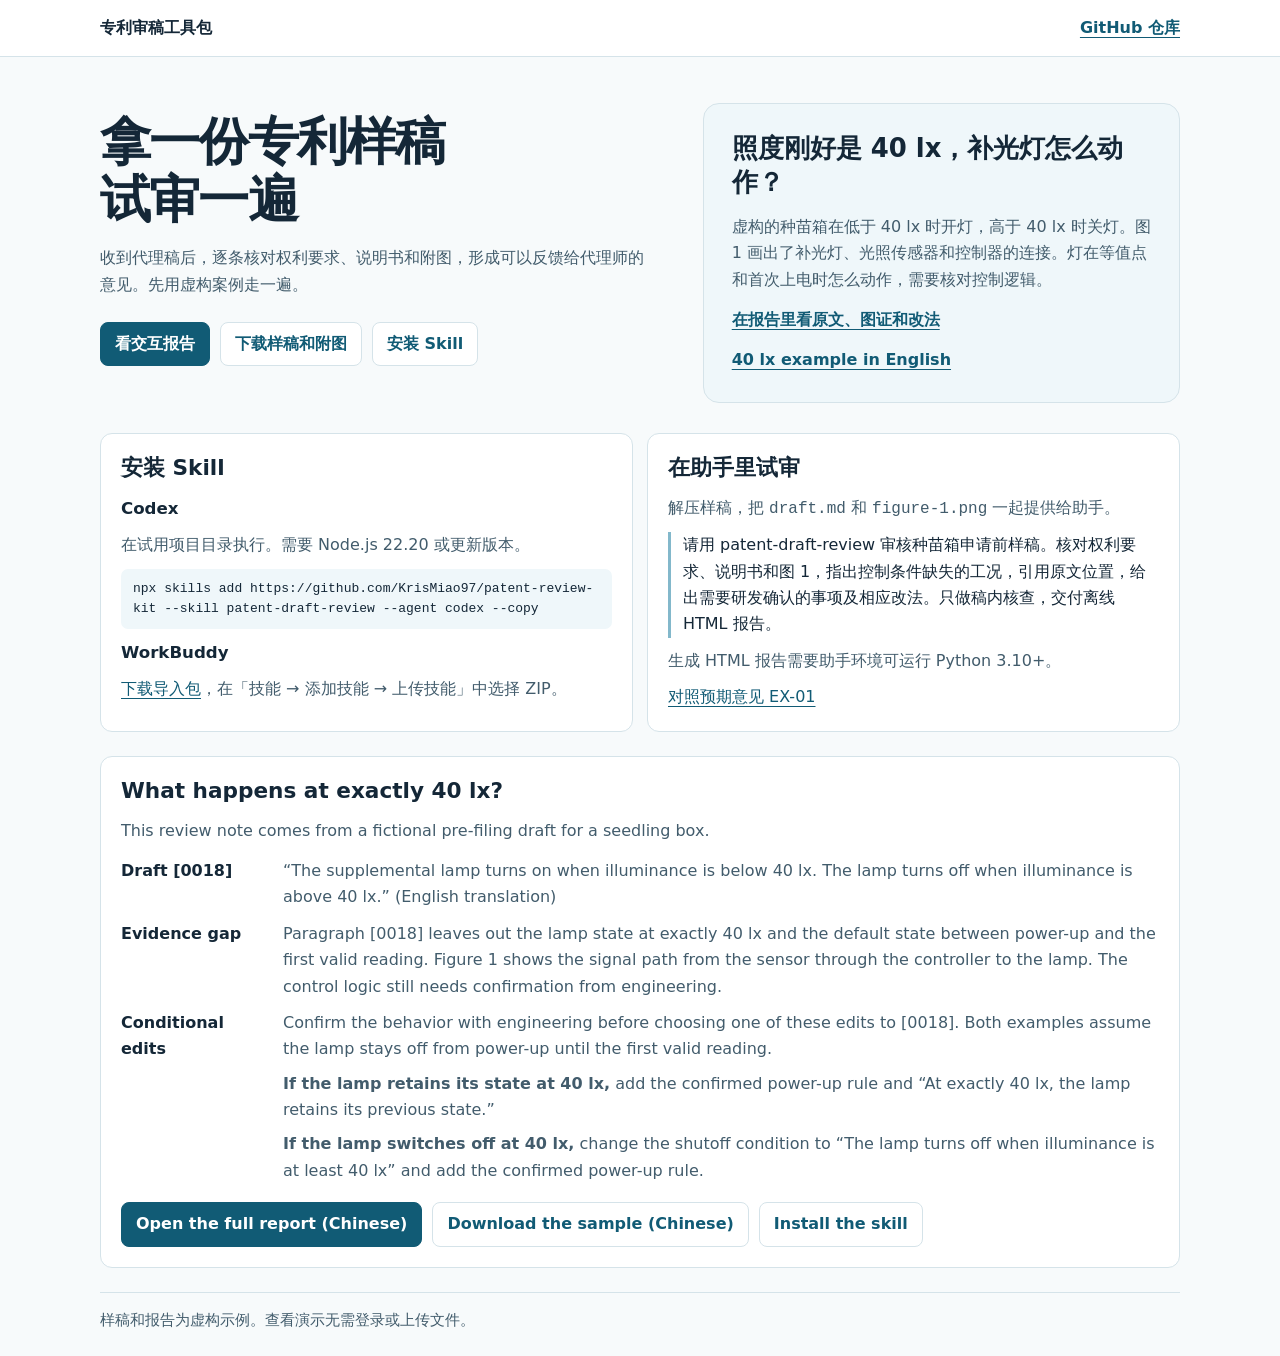
==== commit f65914cb: "Add English patent review trial and release downloads" ====
--- a/docs/index.html
+++ b/docs/index.html
@@ -6,7 +6,7 @@
   <meta name="description" content="用虚构种苗箱样稿试用专利审稿工具包。核对权利要求、说明书和附图，并查看带证据与改法的离线审核报告。">
   <title>试审种苗箱样稿｜专利审稿工具包</title>
   <script>
-    if (location.hash && location.hash !== '#install') {
+    if (location.hash && !['#install', '#example-en'].includes(location.hash)) {
       location.replace('report.html' + location.hash);
     }
   </script>
@@ -41,12 +41,20 @@
     .card a{width:fit-content}
     pre{margin:0;white-space:pre-wrap;overflow-wrap:anywhere;background:var(--blue);color:var(--ink);border-radius:7px;padding:10px 12px;font:13px/1.55 "IBM Plex Mono",Consolas,monospace}
     .prompt{margin:0;border-inline-start:3px solid #83b8cb;padding-inline-start:12px}
+    .example{margin:0 0 24px}
+    .example dl{display:grid;grid-template-columns:minmax(0,9em) minmax(0,1fr);gap:10px 18px;margin:4px 0}
+    .example dt{font-weight:700}
+    .example dd{margin:0;color:var(--muted)}
+    .example dd p+p{margin-top:8px}
+    .example .actions{margin-top:4px}
     footer{border-top:1px solid var(--line);padding:15px 0 25px;font-size:.92rem}
     @media(max-width:760px){
       main,footer,.top{width:min(100% - 28px,1080px)}
       .hero,.steps{grid-template-columns:1fr}
       .hero{padding:25px 0 20px;gap:14px}
       .top{font-size:.94rem}
+      .example dl{grid-template-columns:1fr;gap:4px}
+      .example dd+dt{margin-top:8px}
     }
   </style>
 </head>
@@ -64,7 +72,7 @@
         <p>收到代理稿后，逐条核对权利要求、说明书和附图，形成可以反馈给代理师的意见。先用虚构案例走一遍。</p>
         <div class="actions">
           <a class="button primary" href="report.html#issue-EX-01">看交互报告</a>
-          <a class="button" href="seedling-box-example.zip" download>下载样稿和附图</a>
+          <a class="button" href="https://github.com/KrisMiao97/patent-review-kit/releases/download/v0.6.1/seedling-box-example.zip">下载样稿和附图</a>
           <a class="button" href="#install">安装 Skill</a>
         </div>
       </section>
@@ -72,6 +80,7 @@
         <h2 id="case-title">照度刚好是 40 lx，补光灯怎么动作？</h2>
         <p>虚构的种苗箱在低于 40 lx 时开灯，高于 40 lx 时关灯。图 1 画出了补光灯、光照传感器和控制器的连接。灯在等值点和首次上电时怎么动作，需要核对控制逻辑。</p>
         <a href="report.html#issue-EX-01">在报告里看原文、图证和改法</a>
+        <a href="#example-en" lang="en">40 lx example in English</a>
       </section>
     </div>
     <div class="steps">
@@ -81,7 +90,7 @@
         <p>在试用项目目录执行。需要 Node.js 22.20 或更新版本。</p>
         <pre><code>npx skills add https://github.com/KrisMiao97/patent-review-kit --skill patent-draft-review --agent codex --copy</code></pre>
         <h3>WorkBuddy</h3>
-        <p><a href="https://raw.githubusercontent.com/KrisMiao97/patent-review-kit/main/downloads/patent-draft-review-workbuddy-v0.6.1.zip">下载导入包</a>，在「技能 → 添加技能 → 上传技能」中选择 ZIP。</p>
+        <p><a href="https://github.com/KrisMiao97/patent-review-kit/releases/download/v0.6.1/patent-draft-review-workbuddy-v0.6.1.zip">下载导入包</a>，在「技能 → 添加技能 → 上传技能」中选择 ZIP。</p>
       </section>
       <section class="card" aria-labelledby="try-title">
         <h2 id="try-title">在助手里试审</h2>
@@ -91,6 +100,27 @@
         <a href="report.html#issue-EX-01">对照预期意见 EX-01</a>
       </section>
     </div>
+    <section class="card example" id="example-en" lang="en" aria-labelledby="example-en-title">
+      <h2 id="example-en-title">What happens at exactly 40 lx?</h2>
+      <p>This review note comes from a fictional pre-filing draft for a seedling box.</p>
+      <dl>
+        <dt>Draft [0018]</dt>
+        <dd>“The supplemental lamp turns on when illuminance is below 40 lx. The lamp turns off when illuminance is above 40 lx.” (English translation)</dd>
+        <dt>Evidence gap</dt>
+        <dd>Paragraph [0018] leaves out the lamp state at exactly 40 lx and the default state between power-up and the first valid reading. Figure 1 shows the signal path from the sensor through the controller to the lamp. The control logic still needs confirmation from engineering.</dd>
+        <dt>Conditional edits</dt>
+        <dd>
+          <p>Confirm the behavior with engineering before choosing one of these edits to [0018]. Both examples assume the lamp stays off from power-up until the first valid reading.</p>
+          <p><strong>If the lamp retains its state at 40 lx,</strong> add the confirmed power-up rule and “At exactly 40 lx, the lamp retains its previous state.”</p>
+          <p><strong>If the lamp switches off at 40 lx,</strong> change the shutoff condition to “The lamp turns off when illuminance is at least 40 lx” and add the confirmed power-up rule.</p>
+        </dd>
+      </dl>
+      <div class="actions">
+        <a class="button primary" href="report.html#issue-EX-01">Open the full report (Chinese)</a>
+        <a class="button" href="https://github.com/KrisMiao97/patent-review-kit/releases/download/v0.6.1/seedling-box-example.zip">Download the sample (Chinese)</a>
+        <a class="button" href="#install">Install the skill</a>
+      </div>
+    </section>
   </main>
   <footer><p>样稿和报告为虚构示例。查看演示无需登录或上传文件。</p></footer>
 </body>
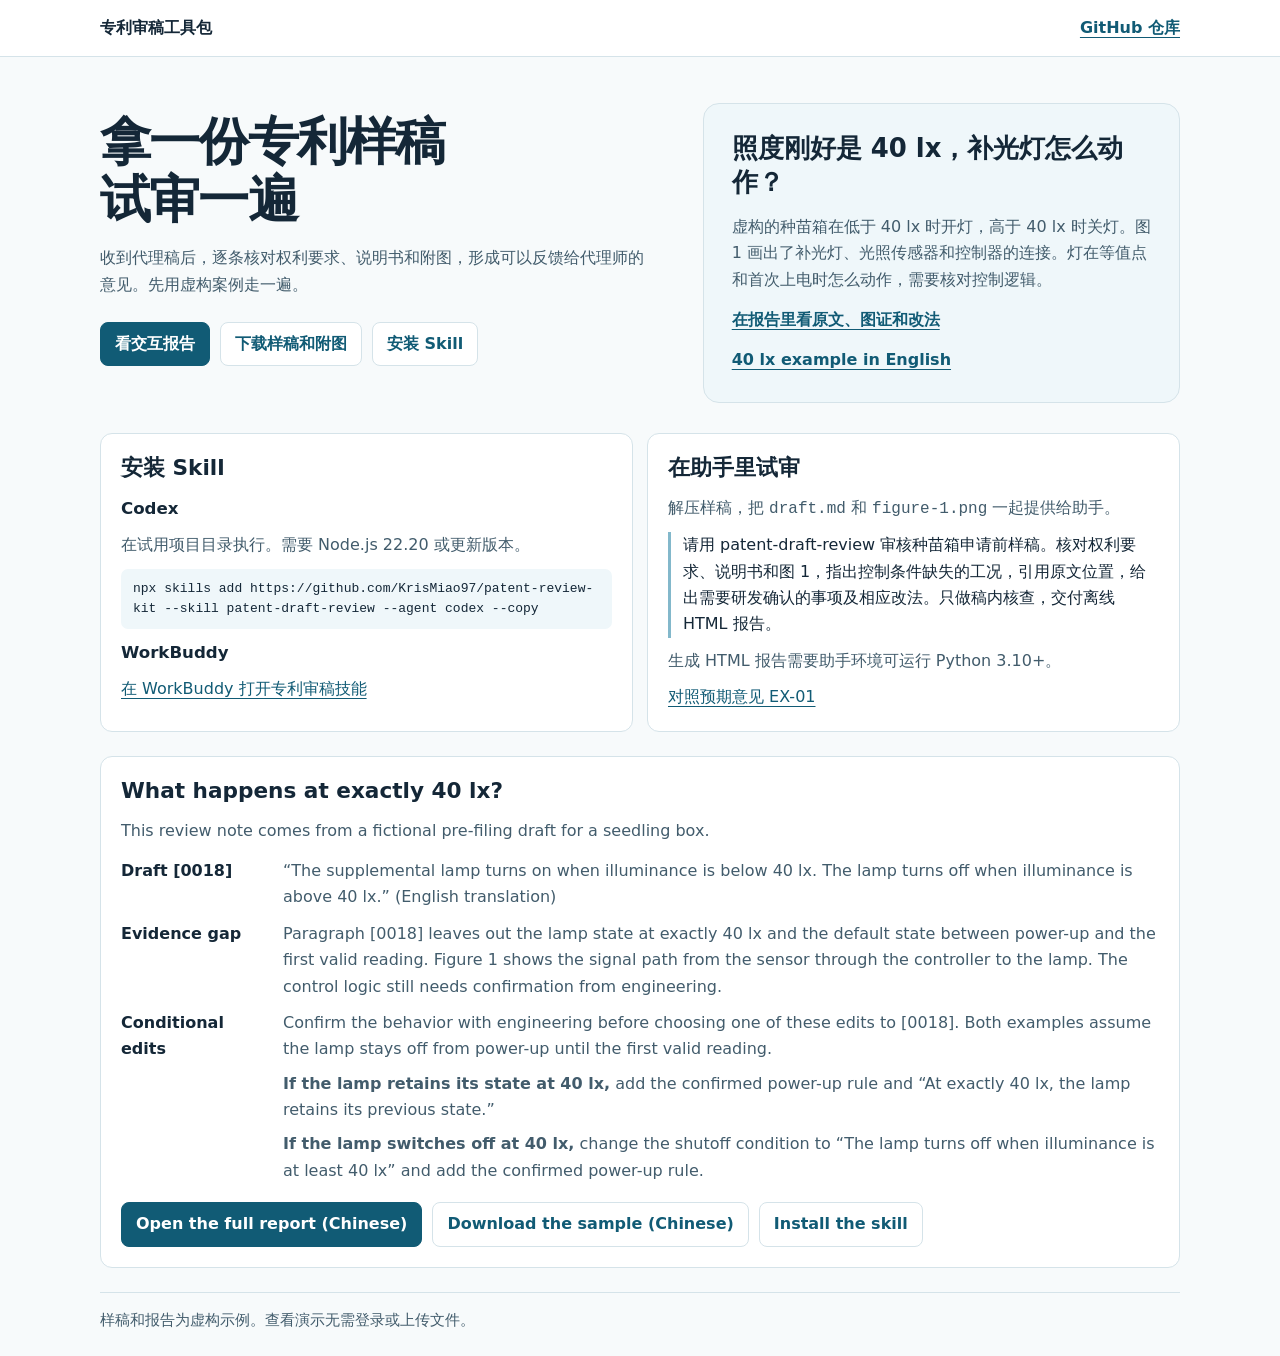
==== commit 676ae000: "Replace the WorkBuddy installer with its shared skill page" ====
--- a/docs/index.html
+++ b/docs/index.html
@@ -90,7 +90,7 @@
         <p>在试用项目目录执行。需要 Node.js 22.20 或更新版本。</p>
         <pre><code>npx skills add https://github.com/KrisMiao97/patent-review-kit --skill patent-draft-review --agent codex --copy</code></pre>
         <h3>WorkBuddy</h3>
-        <p><a href="https://github.com/KrisMiao97/patent-review-kit/releases/download/v0.6.1/patent-draft-review-workbuddy-v0.6.1.zip">下载导入包</a>，在「技能 → 添加技能 → 上传技能」中选择 ZIP。</p>
+        <p><a href="https://www.workbuddy.cn/share/asset?shareCode=jtohFwwevZecQASf8oE3B6&amp;sig=U4wRdfvbRACI8WNf">在 WorkBuddy 打开专利审稿技能</a></p>
       </section>
       <section class="card" aria-labelledby="try-title">
         <h2 id="try-title">在助手里试审</h2>
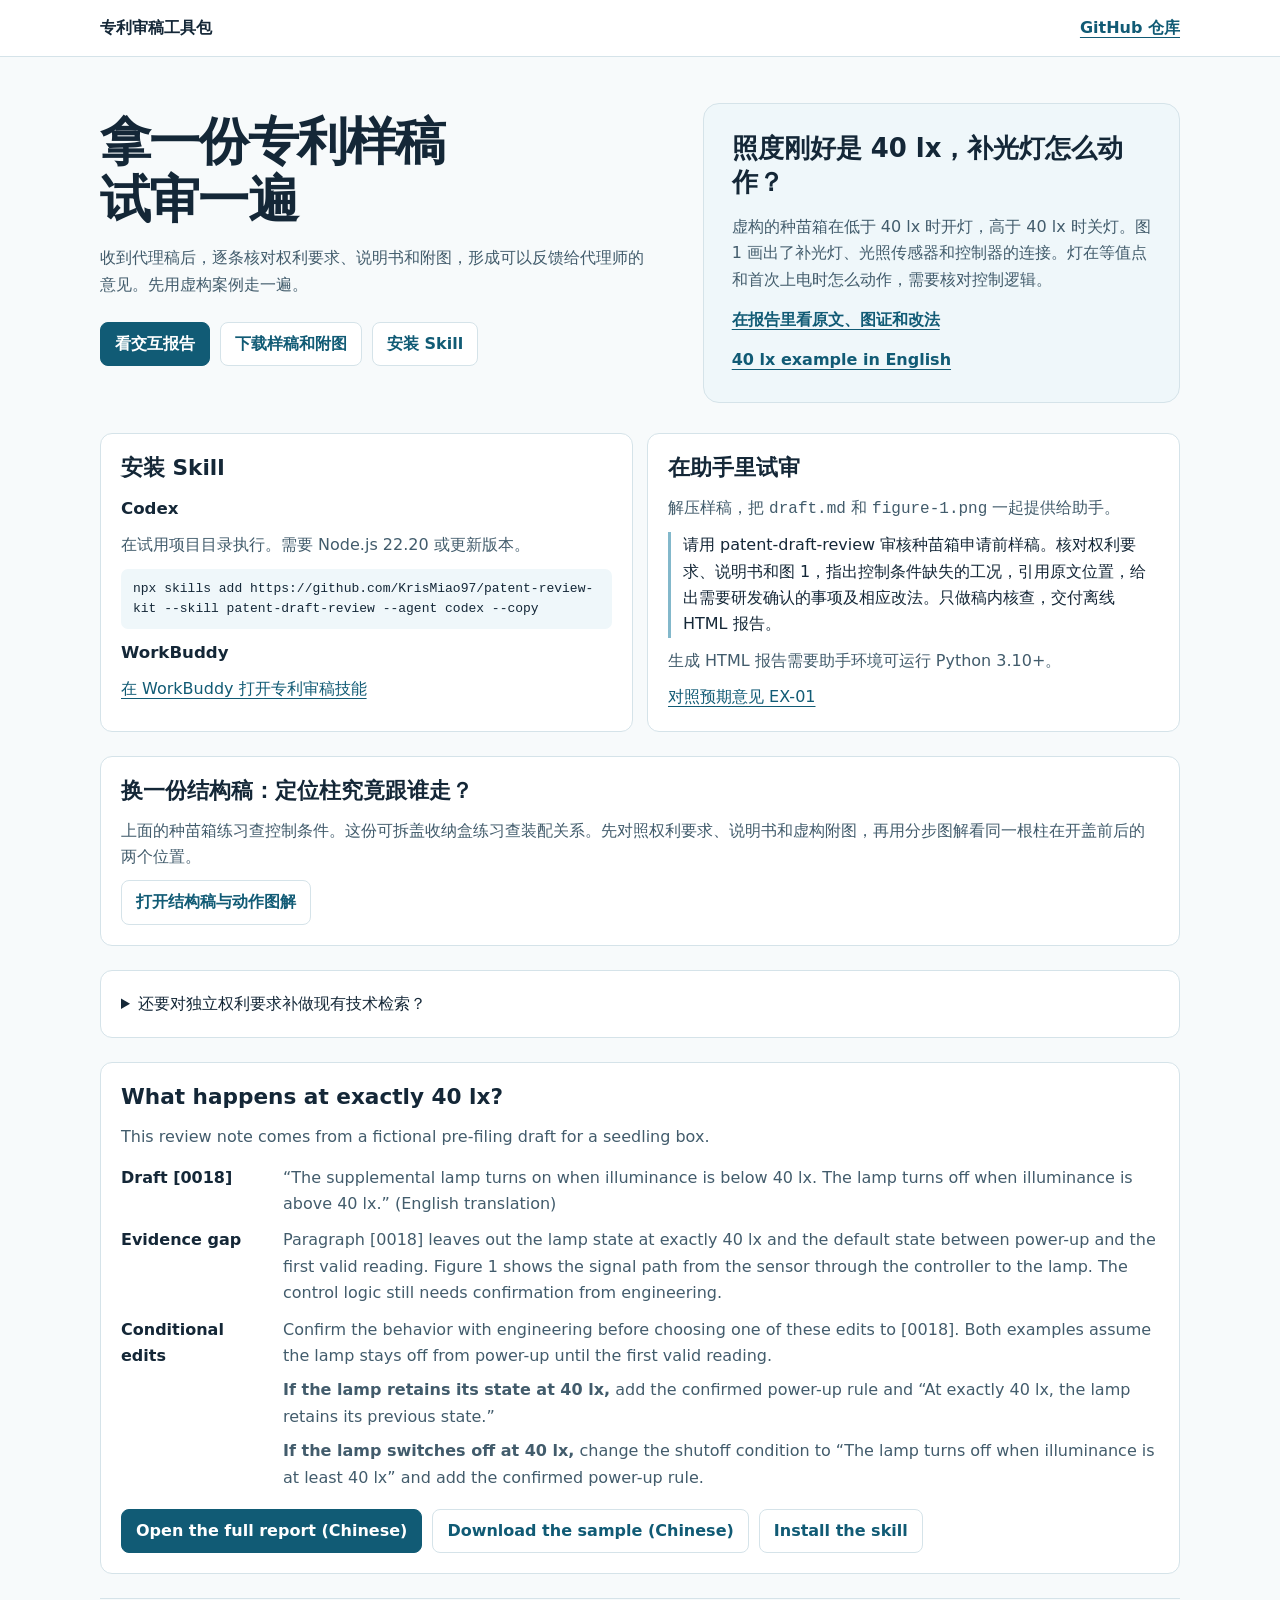
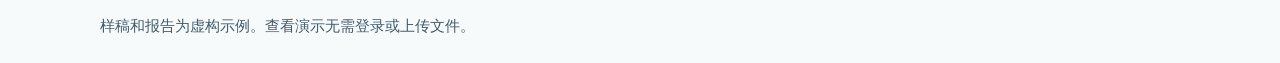
==== commit 9b5f0443: "Publish filter motion and mechanical draft exercises with contextual research guidance" ====
--- a/docs/index.html
+++ b/docs/index.html
@@ -100,6 +100,17 @@
         <a href="report.html#issue-EX-01">对照预期意见 EX-01</a>
       </section>
     </div>
+    <section class="card example" aria-labelledby="mechanism-title">
+      <h2 id="mechanism-title">换一份结构稿：定位柱究竟跟谁走？</h2>
+      <p>上面的种苗箱练习查控制条件。这份可拆盖收纳盒练习查装配关系。先对照权利要求、说明书和虚构附图，再用分步图解看同一根柱在开盖前后的两个位置。</p>
+      <a class="button" href="structure-draft.html">打开结构稿与动作图解</a>
+    </section>
+    <details class="card example">
+      <summary>还要对独立权利要求补做现有技术检索？</summary>
+      <p>本页练习只核对稿内材料。另有补检需求且手头对比文献不足时，可以提供公开公报或使用已授权来源。需要申请智慧芽 MCP 权限，可填写积分申请表。已有权限可直接按教程添加服务和 MCP Key，检查能否列出检索工具。</p>
+      <p><a href="https://app-u.jingsocial.com/surl/dcbC6k7e">申请智慧芽 MCP 积分（推广链接）</a> · <a href="https://open.zhihuiya.com/devportal/guides/mcp-installation">智慧芽 MCP 官方配置教程</a></p>
+    </details>
+
     <section class="card example" id="example-en" lang="en" aria-labelledby="example-en-title">
       <h2 id="example-en-title">What happens at exactly 40 lx?</h2>
       <p>This review note comes from a fictional pre-filing draft for a seedling box.</p>
